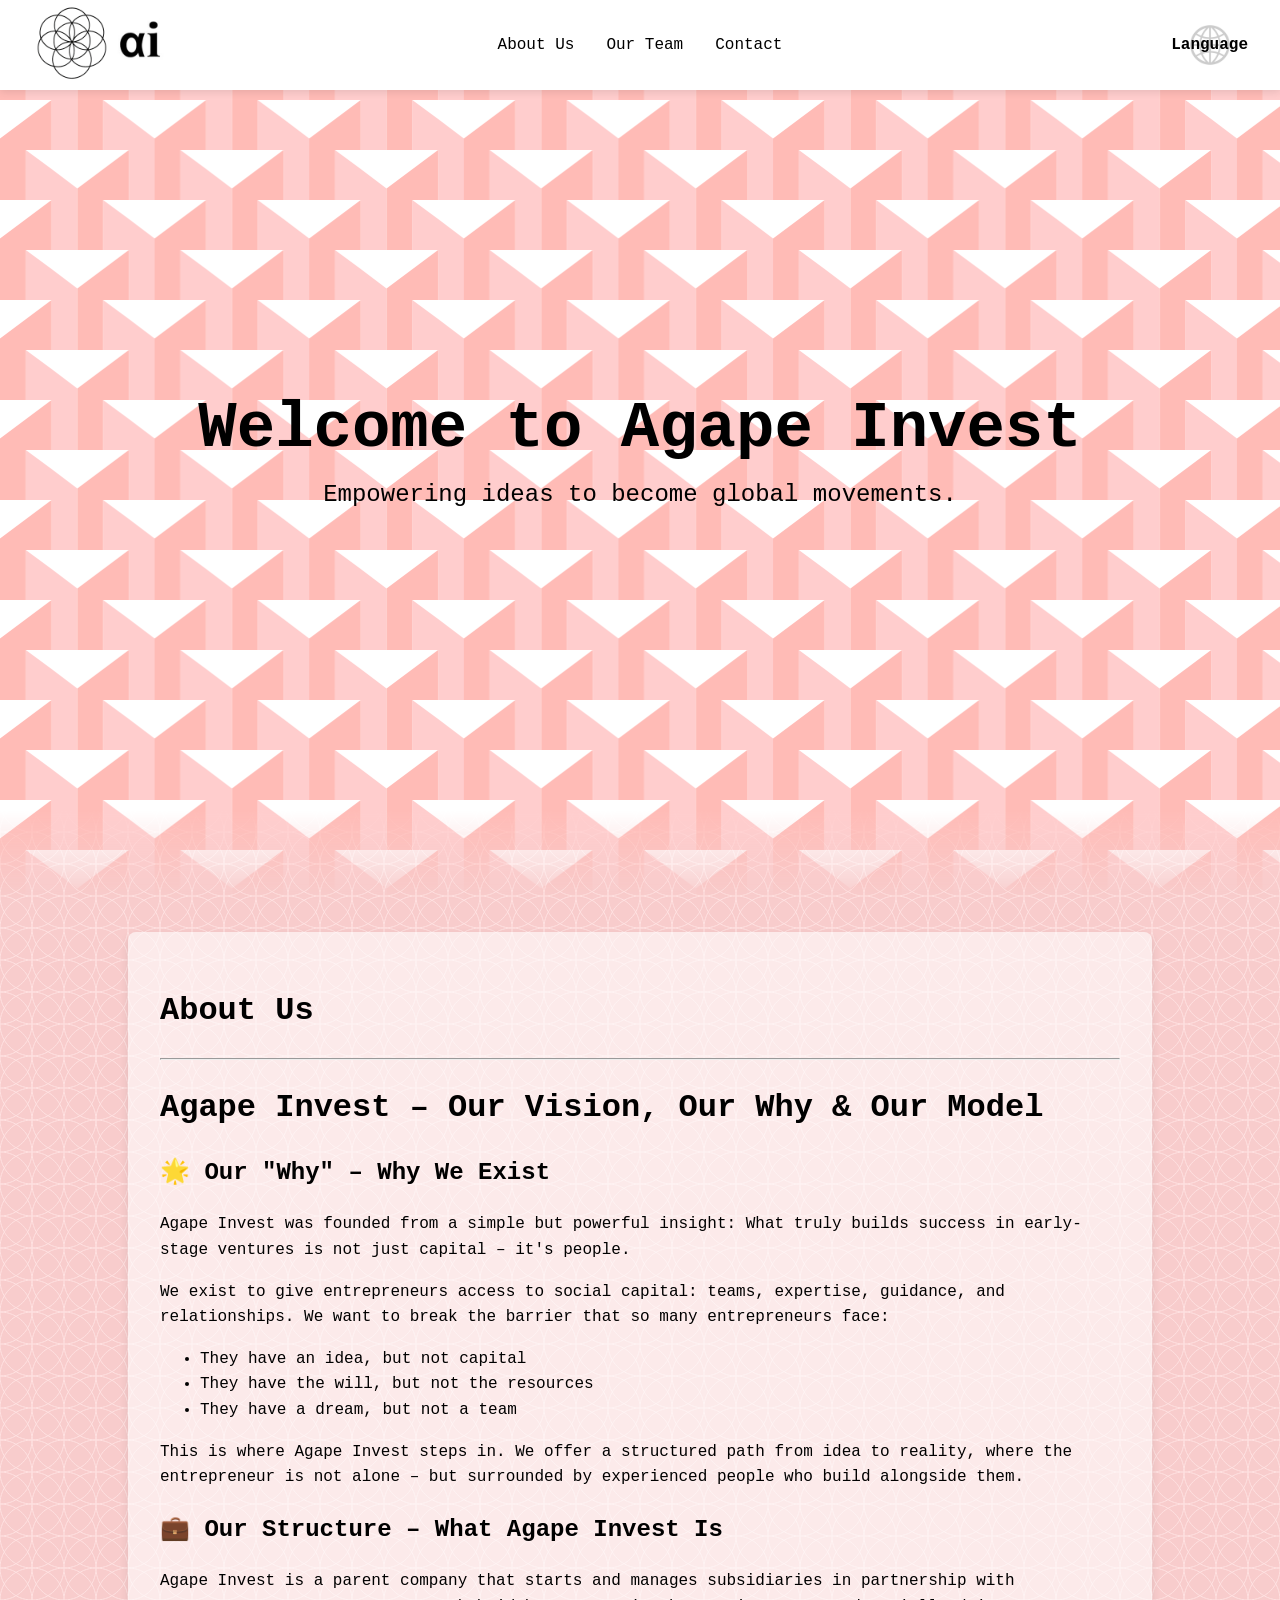
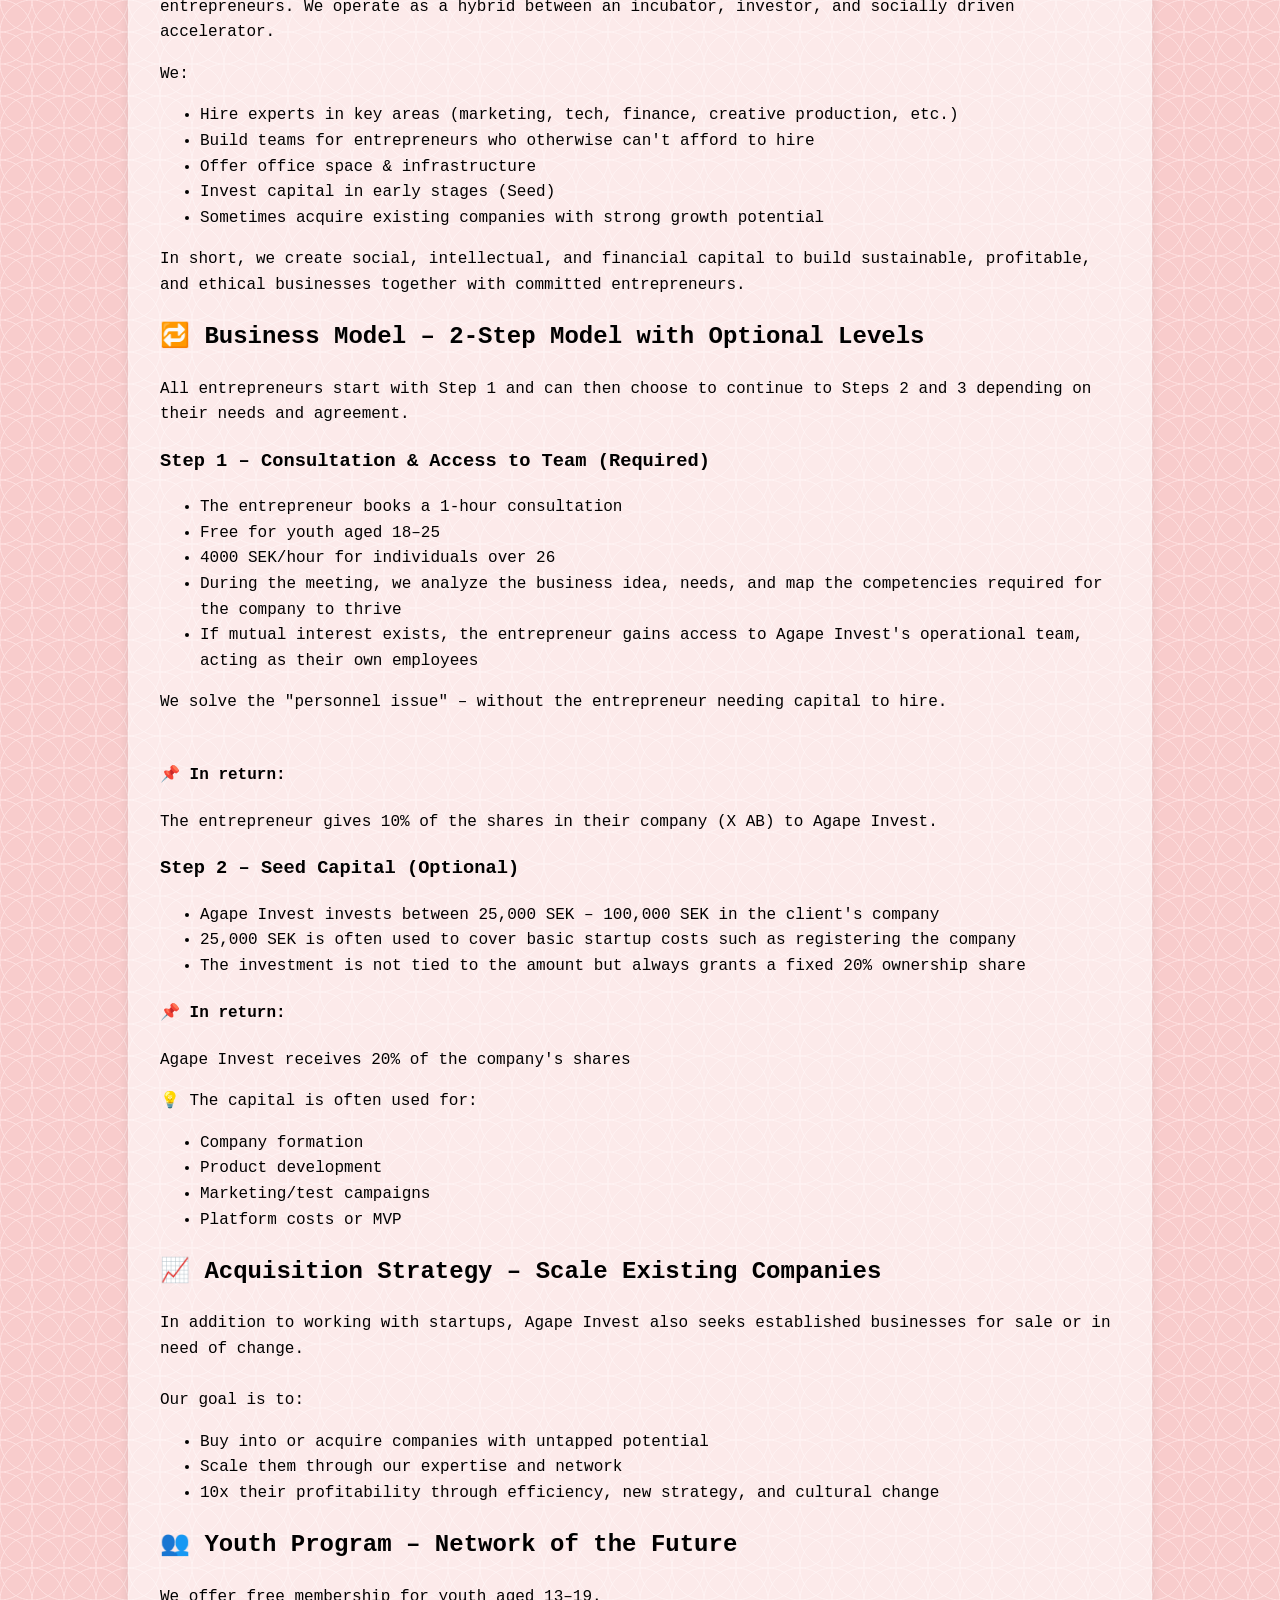
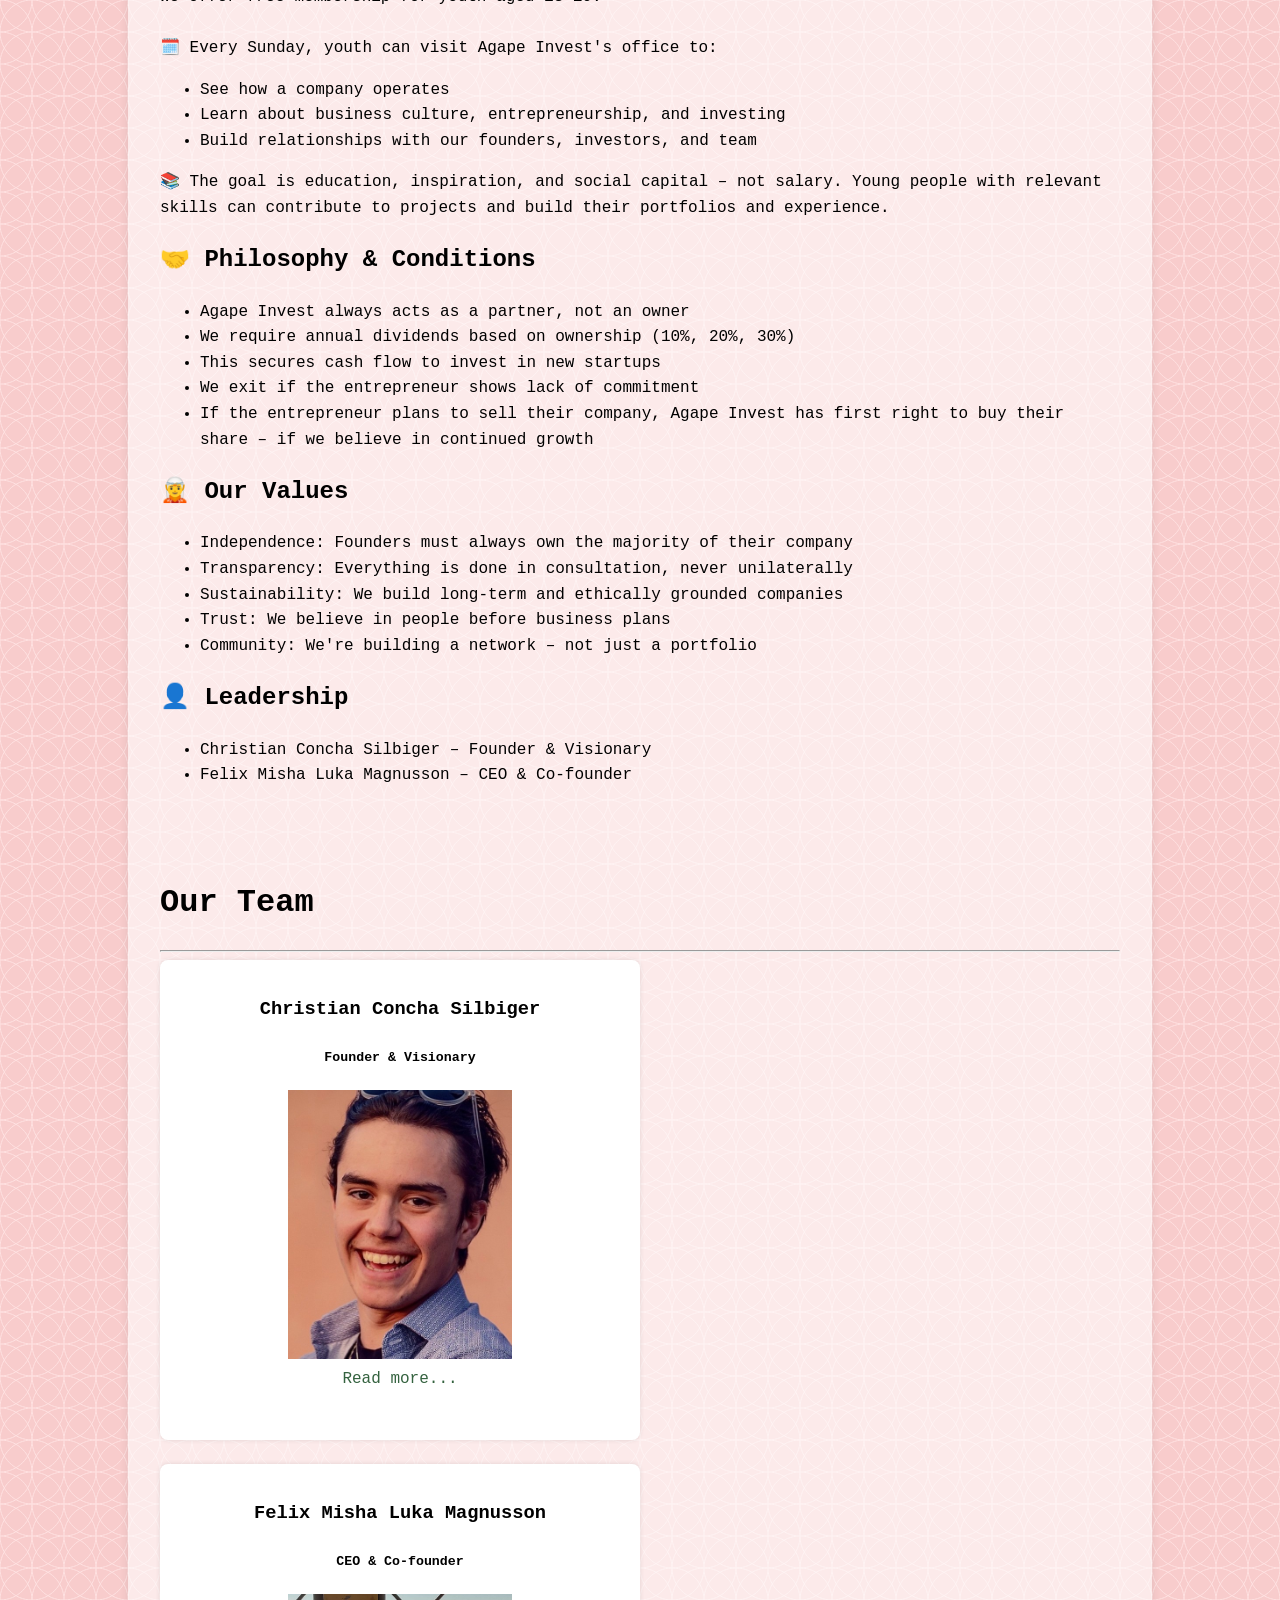
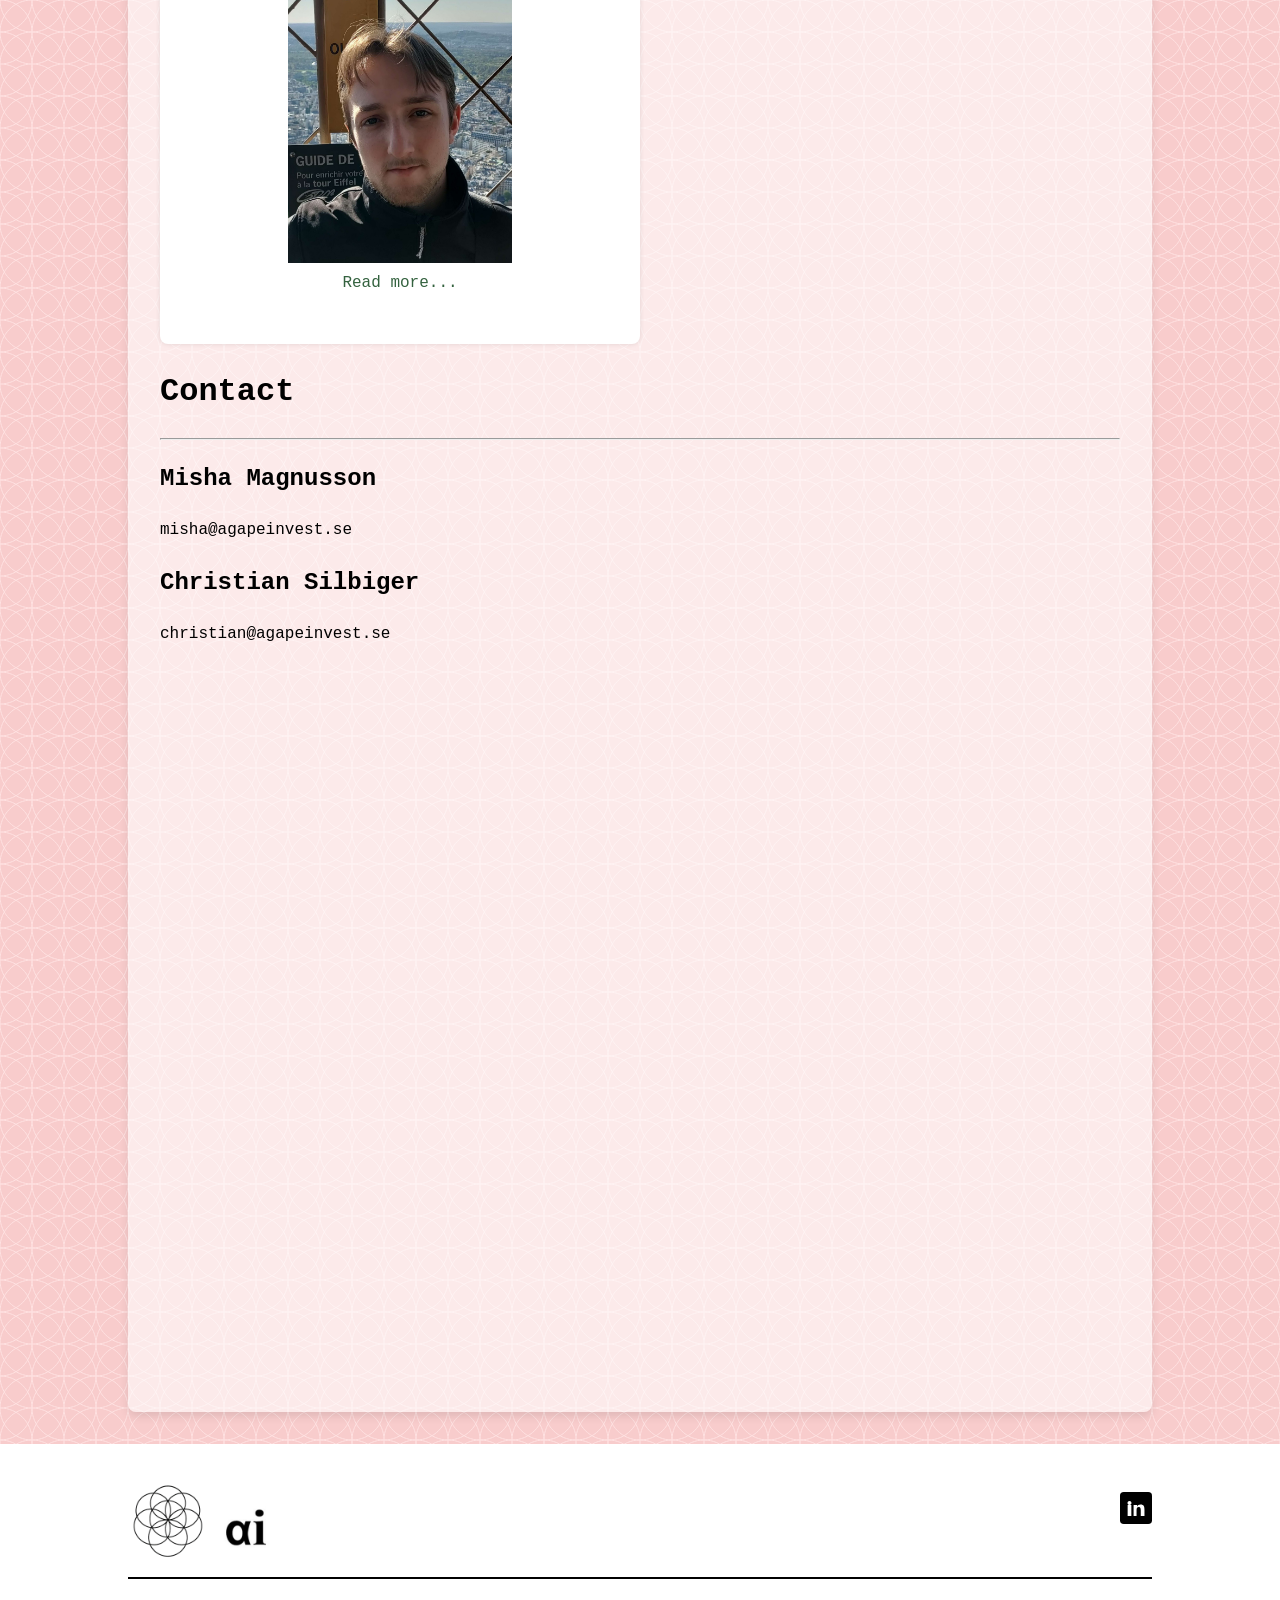
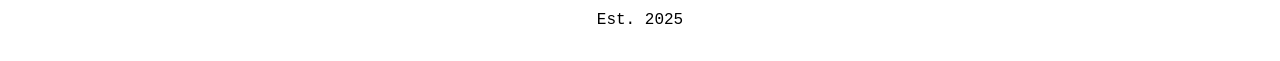
==== index.html @ 8e8a9dc1 "yay" ====
<!DOCTYPE html>
<html lang="en">
  <head>
    <meta charset="UTF-8" />
    <meta name="viewport" content="width=device-width, initial-scale=1.0"/>
    <link rel="icon" type="image/jpeg" href="images/ai.jpeg">
    <title>Agape Invest</title>
    <link rel="stylesheet" href="styles/style.css">
    <link rel="stylesheet" href="styles/navbar/navbar.css">
    <link rel="stylesheet" href="styles/navbar/dropdown.css">
    <link rel="stylesheet" href="styles/navbar/language.css">
    <link rel="stylesheet" href="styles/hero.css">
    <link rel="stylesheet" href="styles/footer.css">
  </head>
  <body>
    <!--<header>Agape Invest</header>-->
    <div class="nav-wrapper">
      <nav id="nav">
        <div class="nav-images">
          <a href="#home" class="no-style">
            <img id="seed-img" src="images/seed.png" height="80px">
            <img src="images/ai.jpeg" height="60px">
          </a>
        </div>
        <div class="nav-links">

          <div class="nav-about">
            <div class="dropdown">

              <a href="#about" class="nav-item">About Us</a>
              <div class="menu">
                <div class="list">
                  <a href="">Our Vision, Our Why & Our Model</a>
                  <a href="">What Agape Invest Is</a>
                  <a href="">2-Step Model with Optional Levels</a>
                  <a href="">Scale Existing Companies</a>
                  <a href="">Network of the Future</a>
                  <a href="">Philosophy & Conditions</a>
                  <a href="">Our Values</a>
                  <a href="">Leadership</a>
                </div>
              </div>

            </div>
          </div>

          <div class="nav-our-team">
            <div class="dropdown">

              <a href="#our-team" class="nav-item">Our Team</a>
              <div class="menu">
                <div class="list">
                  <a href="">The team</a>
                  <a href="">Our subsidiaries</a>
                  <a href="">Our partners</a>
                </div>
              </div>

            </div>
          </div>

          <div class="nav-contact">
            <div class="dropdown">

              <a href="#contact" class="nav-item">Contact</a>
              <div class="menu">
                <div class="list">
                  <a href="">Contact us</a>
                  <a href="">Visit us</a>
                </div>
              </div>

            </div>
          </div>
        </div>
        <div class="nav-language">
          <div class="dropdown">

            <a href="javascript:void(0);" class="language-link"> <img src="images/language.png" alt="Globe Icon" class="lang-bg"> Language</a>
            <div class="menu">
              <div class="list">
                <a href="">English</a>
                <a href="">Swedish</a>
                <a href="">French</a>
                <a href="">German</a>
                <a href="">Spanish</a>
              </div>
            </div>

          </div>
        </div>
      </nav>
    </div>



    <!--
    <div id="home" class="header-wrapper">
      <img src="images/agape.png" class="image left">
      <img src="images/seed.png" class="image center">
      <img src="images/invest.png" class="image right">
    </div>
    -->
    <section id="home" class="hero">
      <!-- <img src="images/seed.png" class="hero-bg" id="hero-bg" alt="Background Image" /> -->
      <div class="hero-content">
        <h1>Welcome to Agape Invest</h1>
        <p>Empowering ideas to become global movements.</p>
      </div>
    </section>

    <!-- Centered red line! -->
    <!--
      <div style="
      position: fixed;
      top: 0;
      left: 50%;
      transform: translateX(-50%);
      width: 2px;
      height: 100vh;
      background-color: rgba(255, 0, 0, 0.8);
      z-index: 9999;
      pointer-events: none;
    "></div>
    -->

    <div class="content-box">
      <h1 id="about"> About Us</h1>
      <hr>
      <h1>Agape Invest – Our Vision, Our Why & Our Model</h1>
      <h2>🌟 Our "Why" – Why We Exist</h2>

      <p>
        Agape Invest was founded from a simple but powerful insight:
        What truly builds success in early-stage ventures is not just capital – it's people.
      </p>

      <p>
        We exist to give entrepreneurs access to social capital: teams, expertise, guidance, and relationships.
        We want to break the barrier that so many entrepreneurs face:
      </p>

      <ul>
        <li>They have an idea, but not capital</li>
        <li>They have the will, but not the resources</li>
        <li>They have a dream, but not a team</li>
      </ul>

      <p>
        This is where Agape Invest steps in. We offer a structured path from idea to reality, where the entrepreneur is not alone – but surrounded by experienced people who build alongside them.
      </p>

      <h2>
        💼 Our Structure – What Agape Invest Is
      </h2>

      <p>
        Agape Invest is a parent company that starts and manages subsidiaries in partnership with entrepreneurs. We operate as a hybrid between an incubator, investor, and socially driven accelerator.
      </p>

      <p>
        We:
      </p>

      <ul>
        <li>Hire experts in key areas (marketing, tech, finance, creative production, etc.)</li>
        <li>Build teams for entrepreneurs who otherwise can't afford to hire</li>
        <li>Offer office space & infrastructure</li>
        <li>Invest capital in early stages (Seed)</li>
        <li>Sometimes acquire existing companies with strong growth potential</li>
      </ul>

      <p>
        In short, we create social, intellectual, and financial capital to build sustainable, profitable, and ethical businesses together with committed entrepreneurs.
      </p>

      <h2>
        🔁 Business Model – 2-Step Model with Optional Levels
      </h2>

      <p>
        All entrepreneurs start with Step 1 and can then choose to continue to Steps 2 and 3 depending on their needs and agreement.
      </p>

      <h3>Step 1 – Consultation & Access to Team (Required)</h3>
      <ul>
        <li>The entrepreneur books a 1-hour consultation</li>
        <li>Free for youth aged 18–25</li>
        <li>4000 SEK/hour for individuals over 26</li>
        <li>During the meeting, we analyze the business idea, needs, and map the competencies required for the company to thrive</li>
        <li>If mutual interest exists, the entrepreneur gains access to Agape Invest's operational team, acting as their own employees</li>
      </ul>
      <p>
        We solve the "personnel issue" – without the entrepreneur needing capital to hire.
        <br><br>
        <h4>📌 In return:</h4>
        The entrepreneur gives 10% of the shares in their company (X AB) to Agape Invest.
      </p>

      <h3>Step 2 – Seed Capital (Optional)</h3>

      <ul>
        <li>Agape Invest invests between 25,000 SEK – 100,000 SEK in the client's company</li>
        <li>25,000 SEK is often used to cover basic startup costs such as registering the company</li>
        <li>The investment is not tied to the amount but always grants a fixed 20% ownership share</li>
      </ul>

      <h4>📌 In return:</h4>

      <p>
        Agape Invest receives 20% of the company's shares
      </p>

      💡 The capital is often used for:

      <ul>
        <li>Company formation</li>
        <li>Product development</li>
        <li>Marketing/test campaigns</li>
        <li>Platform costs or MVP</li>
      </ul>

      <h2>
        📈 Acquisition Strategy – Scale Existing Companies
      </h2>

      <p>
        In addition to working with startups, Agape Invest also seeks established businesses for sale or in need of change.
        <br><br>
        Our goal is to:
      </p>
      <ul>
        <li>Buy into or acquire companies with untapped potential</li>
        <li>Scale them through our expertise and network</li>
        <li>10x their profitability through efficiency, new strategy, and cultural change</li>
      </ul>

      <h2>
        👥 Youth Program – Network of the Future
      </h2>

      <p>
        We offer free membership for youth aged 13–19.
        <br><br>
        🗓️ Every Sunday, youth can visit Agape Invest's office to:
      </p>
        <ul>
          <li>See how a company operates</li>
          <li>Learn about business culture, entrepreneurship, and investing</li>
          <li>Build relationships with our founders, investors, and team</li>
        </ul>
      <p>
        📚 The goal is education, inspiration, and social capital – not salary.
        Young people with relevant skills can contribute to projects and build their portfolios and experience.
      </p>

      <h2>
        🤝 Philosophy & Conditions
      </h2>

      <ul>
        <li>Agape Invest always acts as a partner, not an owner</li>
        <li>We require annual dividends based on ownership (10%, 20%, 30%)</li>
        <li>This secures cash flow to invest in new startups</li>
        <li>We exit if the entrepreneur shows lack of commitment</li>
        <li>If the entrepreneur plans to sell their company, Agape Invest has first right to buy their share – if we believe in continued growth</li>
      </ul>

      <h2>
        🧝 Our Values
      </h2>

      <ul>
        <li>Independence: Founders must always own the majority of their company</li>
        <li>Transparency: Everything is done in consultation, never unilaterally</li>
        <li>Sustainability: We build long-term and ethically grounded companies</li>
        <li>Trust: We believe in people before business plans</li>
        <li>Community: We're building a network – not just a portfolio</li>
      </ul>

      <h2>
        👤 Leadership
      </h2>
      <ul>
        <li>Christian Concha Silbiger – Founder & Visionary</li>
        <li>Felix Misha Luka Magnusson – CEO & Co-founder</li>
      </ul>

      <br><br>
      <h1 id="our-team">Our Team</h1>
      <hr>
      <div class="card-grid">

        <div class="card">
          <h3>Christian Concha Silbiger</h3>
          <h5>Founder & Visionary</h5>
          <div class="image-frame">
            <img src="images/christian-silbiger.jpg" alt="Image of Christian Silbiger">
          </div>
          <a href="https://www.linkedin.com/in/christian-c-silbiger-104395300/" target="_blank">Read more...</a>
        </div>

        <div class="card">
          <h3>Felix Misha Luka Magnusson</h3>
          <h5>CEO & Co-founder</h5>
          <div class="image-frame">
            <img src="images/misha-magnusson.jpg" alt="Image of Misha Magnusson">
          </div>
          <a href="https://www.linkedin.com/in/misha-magnusson/" target="_blank">Read more...</a>
        </div>

      </div>
      <h1 id="contact">Contact</h1>
      <hr>
      <h2>Misha Magnusson</h2>
      <p>misha@agapeinvest.se</p>
      <h2>Christian Silbiger</h2>
      <p>christian@agapeinvest.se</p>
      <br><br><br><br><br><br><br><br><br><br><br><br><br><br><br><br><br><br><br><br><br><br><br><br><br><br><br><br>

    </div>

    <script src="scripts/script.js"></script>

    <footer class="footer">

      <div class="footer-bar">
        <div class="footer-logo">
          <img src="images/seed.png" height="80px">
          <img src="images/ai.jpeg" height="60px">
        </div>

        <a href="https://www.linkedin.com/company/agape-invest/" target="_blank" class="linkedin-icon" aria-label="LinkedIn">
          <svg xmlns="http://www.w3.org/2000/svg" width="32" height="32" viewBox="0 0 34 34" fill="white">
            <rect width="34" height="34" rx="4" fill="black"/>
            <path d="M8.118 13.882H12.057V25.5H8.118V13.882ZM10.088 9.5C11.26 9.5 12.2 10.452 12.2 11.635C12.2 12.818 11.26 13.765 10.088 13.765C8.915 13.765 7.976 12.818 7.976 11.635C7.976 10.452 8.915 9.5 10.088 9.5ZM14.44 13.882H18.17V15.378H18.224C18.742 14.42 20.004 13.412 21.787 13.412C25.444 13.412 25.999 15.782 25.999 19.112V25.5H22.06V19.843C22.06 18.155 22.02 15.975 19.97 15.975C17.88 15.975 17.582 17.628 17.582 19.729V25.5H14.44V13.882Z" fill="white"/>
          </svg>
        </a>
      </div>

      <hr class="footer-line" />
      <p class="footer-text">Est. 2025</p>
    </footer>
  </body>
</html>
---- styles/style.css ----
html {
  scroll-padding-top: 4rem;
  scroll-behavior: smooth;
}
@media (max-width: 800px) {
  .nav-wrapper {
    font-size: 0.4rem !important;
  }
}
body {
  margin: 0;
  /* background-color: #34623F; */
  font-family: 'Courier New', Courier, monospace;
  /* background-image: url("data:image/svg+xml,<svg id='patternId' width='100%' height='100%' xmlns='http://www.w3.org/2000/svg'><defs><pattern id='a' patternUnits='userSpaceOnUse' width='70' height='8' patternTransform='scale(2) rotate(0)'><rect x='0' y='0' width='100%' height='100%' fill='hsla(240,6.7%,17.6%,1)'/><path d='M-.02 22c8.373 0 11.938-4.695 16.32-9.662C20.785 7.258 25.728 2 35 2c9.272 0 14.215 5.258 18.7 10.338C58.082 17.305 61.647 22 70.02 22M-.02 14.002C8.353 14 11.918 9.306 16.3 4.339 20.785-.742 25.728-6 35-6 44.272-6 49.215-.742 53.7 4.339c4.382 4.967 7.947 9.661 16.32 9.664M70 6.004c-8.373-.001-11.918-4.698-16.3-9.665C49.215-8.742 44.272-14 35-14c-9.272 0-14.215 5.258-18.7 10.339C11.918 1.306 8.353 6-.02 6.002'  stroke-width='1' stroke='%2334623fff' fill='none'/></pattern></defs><rect width='800%' height='800%' transform='translate(0,0)' fill='url(%23a)'/></svg>") */
  /* background-image: url("data:image/svg+xml,<svg id='patternId' width='100%' height='100%' xmlns='http://www.w3.org/2000/svg'><defs><pattern id='a' patternUnits='userSpaceOnUse' width='50' height='50' patternTransform='scale(2) rotate(0)'><rect x='0' y='0' width='100%' height='100%' fill='hsla(240,6.7%,17.6%,1)'/><path d='M0 3a22 22 0 1 0 22 22c0-1.15-.17-2.24-.34-3.33-.36-.06-.74-.05-1.1-.12-.32-.07-.62-.21-.94-.29.23 1.21.38 2.46.38 3.74A20 20 0 1 1 0 5.01c1.28 0 2.53.15 3.74.37-.08-.32-.23-.62-.3-.95-.06-.35-.04-.74-.1-1.1C2.24 3.17 1.15 3 0 3Zm50 0a22 22 0 0 0-22 22c0 1.15.17 2.24.34 3.33.36.06.74.05 1.1.12.32.07.62.21.94.29A20.02 20.02 0 0 1 30 25 20 20 0 0 1 50 5.01 20 20 0 1 1 50 45a20.1 20.1 0 0 1-3.74-.38c.08.33.23.62.3.95.06.35.04.73.1 1.1 1.1.16 2.2.33 3.34.33a22 22 0 1 0 0-44ZM0 7a18 18 0 1 0 18 18c0-1.54-.25-3.01-.61-4.43-.31-.12-.65-.17-.95-.3-.52-.22-.98-.54-1.48-.8A15.87 15.87 0 0 1 16 25 16 16 0 1 1 0 9c1.95 0 3.8.4 5.53 1.04-.26-.5-.58-.95-.8-1.48-.13-.3-.18-.64-.3-.94A17.86 17.86 0 0 0 0 7Zm50 0a18 18 0 0 0-18 18c0 1.54.25 3.01.61 4.43.32.12.66.17.96.3.52.22.97.54 1.47.8A15.87 15.87 0 0 1 34 25a16 16 0 1 1 16 16c-1.95 0-3.8-.4-5.53-1.04.26.5.58.95.8 1.48.13.3.18.64.3.95 1.41.36 2.88.61 4.43.61a18 18 0 0 0 0-36ZM0 11a14 14 0 1 0 14 14 13.9 13.9 0 0 0-2.23-7.52c-.8-.61-1.61-1.21-2.32-1.93-.72-.7-1.32-1.52-1.93-2.33A13.9 13.9 0 0 0 0 11Zm50 0a14 14 0 0 0-14 14 13.9 13.9 0 0 0 2.23 7.52c.8.61 1.62 1.21 2.33 1.92s1.31 1.53 1.92 2.33A13.9 13.9 0 0 0 50 39a14 14 0 0 0 0-28ZM0 13.03A11.94 11.94 0 0 1 12 25a12 12 0 0 1-24 0A12 12 0 0 1 0 13.03Zm50 0A11.94 11.94 0 0 1 62 25a12 12 0 0 1-24 0 12 12 0 0 1 12-11.97ZM0 15a10 10 0 1 0 0 20 10 10 0 0 0 0-20Zm50 0a10 10 0 1 0 0 20 10 10 0 0 0 0-20zM0 17a8 8 0 1 1 0 16 8 8 0 0 1 0-16zm50 0a8 8 0 1 1 0 16 8 8 0 0 1 0-16zM0 19a6 6 0 1 0 0 12 6 6 0 0 0 0-12Zm50 0a6 6 0 1 0 0 12 6 6 0 0 0 0-12zM0 21a4 4 0 1 1 0 8 4 4 0 0 1 0-8zm50 0a4 4 0 1 1 0 8 4 4 0 0 1 0-8z'  stroke-width='1' stroke='none' fill='hsla(47,80.9%,61%,1)'/><path d='M25-22a22 22 0 1 0 0 44c1.15 0 2.24-.17 3.33-.34.06-.36.05-.74.12-1.1.07-.32.21-.62.29-.94-1.21.23-2.46.38-3.74.38A20 20 0 1 1 45 0c0 1.28-.15 2.52-.38 3.74.33-.08.62-.23.95-.3.35-.06.73-.04 1.1-.1.16-1.1.33-2.19.33-3.34a22 22 0 0 0-22-22Zm0 4a18 18 0 1 0 0 36c1.54 0 3.01-.25 4.43-.61.12-.31.17-.65.3-.95.22-.52.54-.98.8-1.48A15.87 15.87 0 0 1 25 16 16 16 0 1 1 41 0c0 1.95-.4 3.8-1.04 5.53.5-.26.95-.58 1.48-.8.3-.13.64-.18.95-.3.36-1.41.61-2.88.61-4.43a18 18 0 0 0-18-18Zm0 4a14 14 0 0 0 0 28 13.9 13.9 0 0 0 7.52-2.23c.61-.8 1.21-1.61 1.92-2.32.71-.72 1.53-1.32 2.33-1.93A13.9 13.9 0 0 0 39 0a14 14 0 0 0-14-14Zm0 2.03A11.94 11.94 0 0 1 37 0a12 12 0 0 1-24 0 12 12 0 0 1 12-11.97ZM25-10a10 10 0 1 0 0 20 10 10 0 0 0 0-20zm0 2a8 8 0 1 1 0 16 8 8 0 0 1 0-16zm0 2a6 6 0 1 0 0 12 6 6 0 0 0 0-12zm0 2a4 4 0 1 1 0 8 4 4 0 0 1 0-8zm0 32c-1.15 0-2.24.17-3.33.34-.06.36-.05.74-.12 1.1-.07.33-.21.63-.3.95 1.22-.23 2.46-.38 3.75-.38A20 20 0 1 1 5 50c0-1.28.15-2.52.38-3.74-.33.08-.62.23-.95.3-.35.06-.73.04-1.1.1C3.17 47.77 3 48.85 3 50a22 22 0 1 0 22-22Zm0 4c-1.54 0-3.01.26-4.43.63-.12.3-.17.63-.3.93-.22.52-.54.98-.8 1.48A15.87 15.87 0 0 1 25 34 16 16 0 1 1 9 50c0-1.95.4-3.8 1.04-5.53-.5.26-.95.58-1.48.8-.3.13-.64.18-.95.3A17.84 17.84 0 0 0 7 50a18 18 0 1 0 18-18Zm0 4a13.9 13.9 0 0 0-7.52 2.23c-.61.8-1.21 1.62-1.93 2.33-.7.71-1.52 1.31-2.33 1.92A13.9 13.9 0 0 0 11 50a14 14 0 1 0 14-14Zm0 2.03A11.94 11.94 0 0 1 37 50a12 12 0 0 1-24 0 12 12 0 0 1 12-11.97ZM25 40a10 10 0 1 0 0 20 10 10 0 0 0 0-20Zm0 2a8 8 0 1 1 0 16 8 8 0 0 1 0-16zm0 2a6 6 0 1 0 0 12 6 6 0 0 0 0-12zm0 2a4 4 0 1 1 0 8 4 4 0 0 1 0-8z'  stroke-width='1' stroke='none' fill='%2334623fff'/></pattern></defs><rect width='800%' height='800%' transform='translate(0,0)' fill='url(%23a)'/></svg>") */
  /* background-image: url("data:image/svg+xml,<svg id='patternId' width='100%' height='100%' xmlns='http://www.w3.org/2000/svg'><defs><pattern id='a' patternUnits='userSpaceOnUse' width='50' height='50' patternTransform='scale(2) rotate(0)'><rect x='0' y='0' width='100%' height='100%' fill='%23261132ff'/><path d='M0 3a22 22 0 1 0 22 22c0-1.15-.17-2.24-.34-3.33-.36-.06-.74-.05-1.1-.12-.32-.07-.62-.21-.94-.29.23 1.21.38 2.46.38 3.74A20 20 0 1 1 0 5.01c1.28 0 2.53.15 3.74.37-.08-.32-.23-.62-.3-.95-.06-.35-.04-.74-.1-1.1C2.24 3.17 1.15 3 0 3Zm50 0a22 22 0 0 0-22 22c0 1.15.17 2.24.34 3.33.36.06.74.05 1.1.12.32.07.62.21.94.29A20.02 20.02 0 0 1 30 25 20 20 0 0 1 50 5.01 20 20 0 1 1 50 45a20.1 20.1 0 0 1-3.74-.38c.08.33.23.62.3.95.06.35.04.73.1 1.1 1.1.16 2.2.33 3.34.33a22 22 0 1 0 0-44ZM0 7a18 18 0 1 0 18 18c0-1.54-.25-3.01-.61-4.43-.31-.12-.65-.17-.95-.3-.52-.22-.98-.54-1.48-.8A15.87 15.87 0 0 1 16 25 16 16 0 1 1 0 9c1.95 0 3.8.4 5.53 1.04-.26-.5-.58-.95-.8-1.48-.13-.3-.18-.64-.3-.94A17.86 17.86 0 0 0 0 7Zm50 0a18 18 0 0 0-18 18c0 1.54.25 3.01.61 4.43.32.12.66.17.96.3.52.22.97.54 1.47.8A15.87 15.87 0 0 1 34 25a16 16 0 1 1 16 16c-1.95 0-3.8-.4-5.53-1.04.26.5.58.95.8 1.48.13.3.18.64.3.95 1.41.36 2.88.61 4.43.61a18 18 0 0 0 0-36ZM0 11a14 14 0 1 0 14 14 13.9 13.9 0 0 0-2.23-7.52c-.8-.61-1.61-1.21-2.32-1.93-.72-.7-1.32-1.52-1.93-2.33A13.9 13.9 0 0 0 0 11Zm50 0a14 14 0 0 0-14 14 13.9 13.9 0 0 0 2.23 7.52c.8.61 1.62 1.21 2.33 1.92s1.31 1.53 1.92 2.33A13.9 13.9 0 0 0 50 39a14 14 0 0 0 0-28ZM0 13.03A11.94 11.94 0 0 1 12 25a12 12 0 0 1-24 0A12 12 0 0 1 0 13.03Zm50 0A11.94 11.94 0 0 1 62 25a12 12 0 0 1-24 0 12 12 0 0 1 12-11.97ZM0 15a10 10 0 1 0 0 20 10 10 0 0 0 0-20Zm50 0a10 10 0 1 0 0 20 10 10 0 0 0 0-20zM0 17a8 8 0 1 1 0 16 8 8 0 0 1 0-16zm50 0a8 8 0 1 1 0 16 8 8 0 0 1 0-16zM0 19a6 6 0 1 0 0 12 6 6 0 0 0 0-12Zm50 0a6 6 0 1 0 0 12 6 6 0 0 0 0-12zM0 21a4 4 0 1 1 0 8 4 4 0 0 1 0-8zm50 0a4 4 0 1 1 0 8 4 4 0 0 1 0-8z'  stroke-width='1' stroke='none' fill='%23d8d8f6ff'/><path d='M25-22a22 22 0 1 0 0 44c1.15 0 2.24-.17 3.33-.34.06-.36.05-.74.12-1.1.07-.32.21-.62.29-.94-1.21.23-2.46.38-3.74.38A20 20 0 1 1 45 0c0 1.28-.15 2.52-.38 3.74.33-.08.62-.23.95-.3.35-.06.73-.04 1.1-.1.16-1.1.33-2.19.33-3.34a22 22 0 0 0-22-22Zm0 4a18 18 0 1 0 0 36c1.54 0 3.01-.25 4.43-.61.12-.31.17-.65.3-.95.22-.52.54-.98.8-1.48A15.87 15.87 0 0 1 25 16 16 16 0 1 1 41 0c0 1.95-.4 3.8-1.04 5.53.5-.26.95-.58 1.48-.8.3-.13.64-.18.95-.3.36-1.41.61-2.88.61-4.43a18 18 0 0 0-18-18Zm0 4a14 14 0 0 0 0 28 13.9 13.9 0 0 0 7.52-2.23c.61-.8 1.21-1.61 1.92-2.32.71-.72 1.53-1.32 2.33-1.93A13.9 13.9 0 0 0 39 0a14 14 0 0 0-14-14Zm0 2.03A11.94 11.94 0 0 1 37 0a12 12 0 0 1-24 0 12 12 0 0 1 12-11.97ZM25-10a10 10 0 1 0 0 20 10 10 0 0 0 0-20zm0 2a8 8 0 1 1 0 16 8 8 0 0 1 0-16zm0 2a6 6 0 1 0 0 12 6 6 0 0 0 0-12zm0 2a4 4 0 1 1 0 8 4 4 0 0 1 0-8zm0 32c-1.15 0-2.24.17-3.33.34-.06.36-.05.74-.12 1.1-.07.33-.21.63-.3.95 1.22-.23 2.46-.38 3.75-.38A20 20 0 1 1 5 50c0-1.28.15-2.52.38-3.74-.33.08-.62.23-.95.3-.35.06-.73.04-1.1.1C3.17 47.77 3 48.85 3 50a22 22 0 1 0 22-22Zm0 4c-1.54 0-3.01.26-4.43.63-.12.3-.17.63-.3.93-.22.52-.54.98-.8 1.48A15.87 15.87 0 0 1 25 34 16 16 0 1 1 9 50c0-1.95.4-3.8 1.04-5.53-.5.26-.95.58-1.48.8-.3.13-.64.18-.95.3A17.84 17.84 0 0 0 7 50a18 18 0 1 0 18-18Zm0 4a13.9 13.9 0 0 0-7.52 2.23c-.61.8-1.21 1.62-1.93 2.33-.7.71-1.52 1.31-2.33 1.92A13.9 13.9 0 0 0 11 50a14 14 0 1 0 14-14Zm0 2.03A11.94 11.94 0 0 1 37 50a12 12 0 0 1-24 0 12 12 0 0 1 12-11.97ZM25 40a10 10 0 1 0 0 20 10 10 0 0 0 0-20Zm0 2a8 8 0 1 1 0 16 8 8 0 0 1 0-16zm0 2a6 6 0 1 0 0 12 6 6 0 0 0 0-12zm0 2a4 4 0 1 1 0 8 4 4 0 0 1 0-8z'  stroke-width='1' stroke='none' fill='%233e2f5bff'/></pattern></defs><rect width='800%' height='800%' transform='translate(0,0)' fill='url(%23a)'/></svg>") */
  /* background-image: url("data:image/svg+xml,<svg id='patternId' width='100%' height='100%' xmlns='http://www.w3.org/2000/svg'><defs><pattern id='a' patternUnits='userSpaceOnUse' width='50' height='50' patternTransform='scale(2) rotate(0)'><rect x='0' y='0' width='100%' height='100%' fill='%2334623fff'/><path d='M0 3a22 22 0 1 0 22 22c0-1.15-.17-2.24-.34-3.33-.36-.06-.74-.05-1.1-.12-.32-.07-.62-.21-.94-.29.23 1.21.38 2.46.38 3.74A20 20 0 1 1 0 5.01c1.28 0 2.53.15 3.74.37-.08-.32-.23-.62-.3-.95-.06-.35-.04-.74-.1-1.1C2.24 3.17 1.15 3 0 3Zm50 0a22 22 0 0 0-22 22c0 1.15.17 2.24.34 3.33.36.06.74.05 1.1.12.32.07.62.21.94.29A20.02 20.02 0 0 1 30 25 20 20 0 0 1 50 5.01 20 20 0 1 1 50 45a20.1 20.1 0 0 1-3.74-.38c.08.33.23.62.3.95.06.35.04.73.1 1.1 1.1.16 2.2.33 3.34.33a22 22 0 1 0 0-44ZM0 7a18 18 0 1 0 18 18c0-1.54-.25-3.01-.61-4.43-.31-.12-.65-.17-.95-.3-.52-.22-.98-.54-1.48-.8A15.87 15.87 0 0 1 16 25 16 16 0 1 1 0 9c1.95 0 3.8.4 5.53 1.04-.26-.5-.58-.95-.8-1.48-.13-.3-.18-.64-.3-.94A17.86 17.86 0 0 0 0 7Zm50 0a18 18 0 0 0-18 18c0 1.54.25 3.01.61 4.43.32.12.66.17.96.3.52.22.97.54 1.47.8A15.87 15.87 0 0 1 34 25a16 16 0 1 1 16 16c-1.95 0-3.8-.4-5.53-1.04.26.5.58.95.8 1.48.13.3.18.64.3.95 1.41.36 2.88.61 4.43.61a18 18 0 0 0 0-36ZM0 11a14 14 0 1 0 14 14 13.9 13.9 0 0 0-2.23-7.52c-.8-.61-1.61-1.21-2.32-1.93-.72-.7-1.32-1.52-1.93-2.33A13.9 13.9 0 0 0 0 11Zm50 0a14 14 0 0 0-14 14 13.9 13.9 0 0 0 2.23 7.52c.8.61 1.62 1.21 2.33 1.92s1.31 1.53 1.92 2.33A13.9 13.9 0 0 0 50 39a14 14 0 0 0 0-28ZM0 13.03A11.94 11.94 0 0 1 12 25a12 12 0 0 1-24 0A12 12 0 0 1 0 13.03Zm50 0A11.94 11.94 0 0 1 62 25a12 12 0 0 1-24 0 12 12 0 0 1 12-11.97ZM0 15a10 10 0 1 0 0 20 10 10 0 0 0 0-20Zm50 0a10 10 0 1 0 0 20 10 10 0 0 0 0-20zM0 17a8 8 0 1 1 0 16 8 8 0 0 1 0-16zm50 0a8 8 0 1 1 0 16 8 8 0 0 1 0-16zM0 19a6 6 0 1 0 0 12 6 6 0 0 0 0-12Zm50 0a6 6 0 1 0 0 12 6 6 0 0 0 0-12zM0 21a4 4 0 1 1 0 8 4 4 0 0 1 0-8zm50 0a4 4 0 1 1 0 8 4 4 0 0 1 0-8z'  stroke-width='1' stroke='none' fill='%2359c9a5ff'/><path d='M25-22a22 22 0 1 0 0 44c1.15 0 2.24-.17 3.33-.34.06-.36.05-.74.12-1.1.07-.32.21-.62.29-.94-1.21.23-2.46.38-3.74.38A20 20 0 1 1 45 0c0 1.28-.15 2.52-.38 3.74.33-.08.62-.23.95-.3.35-.06.73-.04 1.1-.1.16-1.1.33-2.19.33-3.34a22 22 0 0 0-22-22Zm0 4a18 18 0 1 0 0 36c1.54 0 3.01-.25 4.43-.61.12-.31.17-.65.3-.95.22-.52.54-.98.8-1.48A15.87 15.87 0 0 1 25 16 16 16 0 1 1 41 0c0 1.95-.4 3.8-1.04 5.53.5-.26.95-.58 1.48-.8.3-.13.64-.18.95-.3.36-1.41.61-2.88.61-4.43a18 18 0 0 0-18-18Zm0 4a14 14 0 0 0 0 28 13.9 13.9 0 0 0 7.52-2.23c.61-.8 1.21-1.61 1.92-2.32.71-.72 1.53-1.32 2.33-1.93A13.9 13.9 0 0 0 39 0a14 14 0 0 0-14-14Zm0 2.03A11.94 11.94 0 0 1 37 0a12 12 0 0 1-24 0 12 12 0 0 1 12-11.97ZM25-10a10 10 0 1 0 0 20 10 10 0 0 0 0-20zm0 2a8 8 0 1 1 0 16 8 8 0 0 1 0-16zm0 2a6 6 0 1 0 0 12 6 6 0 0 0 0-12zm0 2a4 4 0 1 1 0 8 4 4 0 0 1 0-8zm0 32c-1.15 0-2.24.17-3.33.34-.06.36-.05.74-.12 1.1-.07.33-.21.63-.3.95 1.22-.23 2.46-.38 3.75-.38A20 20 0 1 1 5 50c0-1.28.15-2.52.38-3.74-.33.08-.62.23-.95.3-.35.06-.73.04-1.1.1C3.17 47.77 3 48.85 3 50a22 22 0 1 0 22-22Zm0 4c-1.54 0-3.01.26-4.43.63-.12.3-.17.63-.3.93-.22.52-.54.98-.8 1.48A15.87 15.87 0 0 1 25 34 16 16 0 1 1 9 50c0-1.95.4-3.8 1.04-5.53-.5.26-.95.58-1.48.8-.3.13-.64.18-.95.3A17.84 17.84 0 0 0 7 50a18 18 0 1 0 18-18Zm0 4a13.9 13.9 0 0 0-7.52 2.23c-.61.8-1.21 1.62-1.93 2.33-.7.71-1.52 1.31-2.33 1.92A13.9 13.9 0 0 0 11 50a14 14 0 1 0 14-14Zm0 2.03A11.94 11.94 0 0 1 37 50a12 12 0 0 1-24 0 12 12 0 0 1 12-11.97ZM25 40a10 10 0 1 0 0 20 10 10 0 0 0 0-20Zm0 2a8 8 0 1 1 0 16 8 8 0 0 1 0-16zm0 2a6 6 0 1 0 0 12 6 6 0 0 0 0-12zm0 2a4 4 0 1 1 0 8 4 4 0 0 1 0-8z'  stroke-width='1' stroke='none' fill='%2354e39eff'/></pattern></defs><rect width='800%' height='800%' transform='translate(0,0)' fill='url(%23a)'/></svg>") */
  /* background-image: url("data:image/svg+xml,<svg id='patternId' width='100%' height='100%' xmlns='http://www.w3.org/2000/svg'><defs><pattern id='a' patternUnits='userSpaceOnUse' width='63.597' height='31.2' patternTransform='scale(2) rotate(0)'><rect x='0' y='0' width='100%' height='100%' fill='%2334623fff'/><path d='M-18.807 20.529 13.075 2.12s8.136-4.064 15.103 4.08m-51.692 11.622L13.075-3.304S21.21-7.368 28.178.776m-55.367 14.947L13.075-7.648s8.136-4.064 15.103 4.08M44.79 20.529 76.672 2.12s8.136-4.064 15.103 4.08M40.083 17.823 76.672-3.304s8.136-4.064 15.103 4.08M36.408 15.723 76.672-7.648s8.136-4.064 15.103 4.08M-18.807 51.728l31.882-18.407s8.136-4.064 15.103 4.08m-51.692 11.622 36.589-21.127s8.136-4.064 15.103 4.08m-55.367 14.947 40.264-23.371s8.136-4.064 15.103 4.08M44.79 51.728l31.882-18.407s8.136-4.064 15.103 4.08M40.083 49.023l36.589-21.127s8.136-4.064 15.103 4.08M36.408 46.923l40.264-23.371s8.136-4.064 15.103 4.08'  stroke-linecap='square' stroke-width='1' stroke='%232a5033ff' fill='none'/><path d='M-3.962 2.298-41-19.052s-8.137-4.063-15.104 4.08M-.062.023-41-23.396s-8.137-4.063-15.104 4.08M54.682 4.9 22.596-13.626S14.46-17.69 7.493-9.546M59.635 2.298l-37.038-21.35s-8.137-4.063-15.103 4.08M63.535.023 22.597-23.396s-8.137-4.063-15.103 4.08M-3.962 33.498-41 12.148s-8.137-4.063-15.104 4.08M-.062 31.223-41 7.804s-8.137-4.063-15.104 4.08M54.682 36.098 22.596 17.574s-8.136-4.064-15.103 4.08m52.142 11.844-37.038-21.35s-8.137-4.063-15.103 4.08m56.041 14.995L22.597 7.804s-8.137-4.063-15.103 4.08'  stroke-linecap='square' stroke-width='1' stroke='%232a5033ff' fill='none'/></pattern></defs><rect width='800%' height='800%' transform='translate(0,0)' fill='url(%23a)'/></svg>") */
  /* background-image: url("data:image/svg+xml,<svg id='patternId' width='100%' height='100%' xmlns='http://www.w3.org/2000/svg'><defs><pattern id='a' patternUnits='userSpaceOnUse' width='25' height='13' patternTransform='scale(2) rotate(0)'><rect x='0' y='0' width='100%' height='100%' fill='%2333613eff'/><path d='M15.044 22.25a2.5 2.5 0 01-2.5 2.5 2.5 2.5 0 01-2.5-2.5 2.5 2.5 0 012.5-2.5 2.5 2.5 0 012.5 2.5m2.5 0a5 5 0 01-5 5 5 5 0 01-5-5 5 5 0 015-5 5 5 0 015 5m2.5 0a7.5 7.5 0 01-7.5 7.5 7.5 7.5 0 01-7.5-7.5 7.5 7.5 0 017.5-7.5 7.5 7.5 0 017.5 7.5m2.5 0a10 10 0 01-10 10 10 10 0 01-10-10 10 10 0 0110-10 10 10 0 0110 10m2.5 0a12.5 12.5 0 01-12.5 12.5 12.5 12.5 0 01-12.5-12.5 12.5 12.5 0 0112.5-12.5 12.5 12.5 0 0112.5 12.5m0-9a2.5 2.5 0 00-2.363 1.688 12.5 12.5 0 011.672 3.212 12.5 12.5 0 010 .002 2.5 2.5 0 00.69.098 2.5 2.5 0 002.5-2.5 2.5 2.5 0 00-2.5-2.5zm0-2.5a5 5 0 00-4.143 2.203 12.5 12.5 0 014.053 7.795 5 5 0 00.09.002 5 5 0 005-5 5 5 0 00-5-5zm-.037-2.5a7.5 7.5 0 00-6.125 3.227 12.5 12.5 0 016.162 10.773 12.5 12.5 0 01-.041 1 7.5 7.5 0 00.04 0 7.5 7.5 0 007.5-7.5 7.5 7.5 0 00-7.5-7.5 7.5 7.5 0 00-.036 0zm.017-2.5a10 10 0 00-8.441 4.672 12.5 12.5 0 018.46 11.828 12.5 12.5 0 01-.495 3.488 10 10 0 00.496.012 10 10 0 0010-10 10 10 0 00-10-10 10 10 0 00-.02 0zm.006-2.5a12.5 12.5 0 00-10.998 6.588 12.5 12.5 0 01.29.039 12.5 12.5 0 01.005 0 12.5 12.5 0 01.29.045 12.5 12.5 0 01.003 0 12.5 12.5 0 01.58.113 12.5 12.5 0 01.004 0 12.5 12.5 0 011.123.3 12.5 12.5 0 01.02.007 12.5 12.5 0 01.006.002 12.5 12.5 0 01.277.093 12.5 12.5 0 01.8.31 12.5 12.5 0 01.032.01 12.5 12.5 0 01.033.016 12.5 12.5 0 01.492.223 12.5 12.5 0 01.016.008 12.5 12.5 0 01.004.002 12.5 12.5 0 01.523.271 12.5 12.5 0 01.006.002 12.5 12.5 0 01.254.143 12.5 12.5 0 01.004.002 12.5 12.5 0 01.252.15 12.5 12.5 0 01.004.002 12.5 12.5 0 01.248.156 12.5 12.5 0 01.004.002 12.5 12.5 0 01.244.16 12.5 12.5 0 01.004.002 12.5 12.5 0 01.24.168 12.5 12.5 0 01.004.002 12.5 12.5 0 01.236.174 12.5 12.5 0 01.004.002 12.5 12.5 0 01.233.18 12.5 12.5 0 01.004.002 12.5 12.5 0 01.228.183 12.5 12.5 0 01.004.002 12.5 12.5 0 01.223.19 12.5 12.5 0 01.004.002 12.5 12.5 0 01.218.195 12.5 12.5 0 01.032.03 12.5 12.5 0 01.185.173 12.5 12.5 0 01.004.002 12.5 12.5 0 01.209.205 12.5 12.5 0 01.004.004 12.5 12.5 0 01.205.21 12.5 12.5 0 01.002.001 12.5 12.5 0 01.2.215 12.5 12.5 0 01.003.004 12.5 12.5 0 01.193.219 12.5 12.5 0 01.004.003 12.5 12.5 0 01.19.223 12.5 12.5 0 01.004.004 12.5 12.5 0 01.363.463 12.5 12.5 0 01.004.004 12.5 12.5 0 01.172.236 12.5 12.5 0 01.004.004 12.5 12.5 0 01.166.24 12.5 12.5 0 01.002.004 12.5 12.5 0 01.162.244 12.5 12.5 0 01.002.004 12.5 12.5 0 01.156.248 12.5 12.5 0 01.03.05 12.5 12.5 0 01.251.437 12.5 12.5 0 01.016.029 12.5 12.5 0 01.01.02 12.5 12.5 0 01.263.507 12.5 12.5 0 01.002.004 12.5 12.5 0 01.125.266 12.5 12.5 0 01.002.004 12.5 12.5 0 01.118.267 12.5 12.5 0 01.002.004 12.5 12.5 0 01.113.272 12.5 12.5 0 01.002.004 12.5 12.5 0 01.105.273 12.5 12.5 0 01.002.004 12.5 12.5 0 01.098.275 12.5 12.5 0 01.002.004 12.5 12.5 0 01.092.278 12.5 12.5 0 01.002.003 12.5 12.5 0 01.086.282 12.5 12.5 0 01.002.004 12.5 12.5 0 01.078.28 12.5 12.5 0 01.002.005 12.5 12.5 0 01.072.285 12.5 12.5 0 01.002.004 12.5 12.5 0 01.067.285 12.5 12.5 0 01.023.121 12.5 12.5 0 01.035.17 12.5 12.5 0 01.086.496 12.5 12.5 0 01.014.09 12.5 12.5 0 010 .004 12.5 12.5 0 01.039.29 12.5 12.5 0 01.008.075 12.5 12.5 0 01.045.467 12.5 12.5 0 01.003.05 12.5 12.5 0 01.002.04 12.5 12.5 0 01.028.535 12.5 12.5 0 010 .02 12.5 12.5 0 010 .003 12.5 12.5 0 01.004.293 12.5 12.5 0 010 .014 12.5 12.5 0 01-.127 1.777 12.5 12.5 0 01-.1.586 12.5 12.5 0 01-.058.291 12.5 12.5 0 010 .002 12.5 12.5 0 01-.141.576 12.5 12.5 0 01-.08.287 12.5 12.5 0 01-.182.567 12.5 12.5 0 01-.207.557 12.5 12.5 0 01-.234.546 12.5 12.5 0 01-.26.536 12.5 12.5 0 01-.1.187 12.5 12.5 0 001.488.088 12.5 12.5 0 0012.5-12.5 12.5 12.5 0 00-12.5-12.5 12.5 12.5 0 00-.014 0zm-24.986 10a2.5 2.5 0 00-2.5 2.5 2.5 2.5 0 002.5 2.5 2.5 2.5 0 00.691-.098 12.5 12.5 0 011.672-3.214A2.5 2.5 0 00.044 13.25zm0-2.5a5 5 0 00-5 5 5 5 0 005 5 5 5 0 00.09-.002 12.5 12.5 0 014.054-7.795A5 5 0 00.044 10.75zm-.037-2.5a7.5 7.5 0 00-7.463 7.5 7.5 7.5 0 007.5 7.5 7.5 7.5 0 00.041 0 12.5 12.5 0 01-.041-1 12.5 12.5 0 016.162-10.773A7.5 7.5 0 00.044 8.25a7.5 7.5 0 00-.037 0zm.017-2.5a10 10 0 00-9.98 10 10 10 0 0010 10 10 10 0 00.498-.014 12.5 12.5 0 01-.498-3.486 12.5 12.5 0 018.46-11.828A10 10 0 00.045 5.75a10 10 0 00-.02 0zm-.082-2.5a12.5 12.5 0 00-12.486 12.5 12.5 12.5 0 0012.5 12.5 12.5 12.5 0 001.57-.1 12.5 12.5 0 01-1.482-5.9 12.5 12.5 0 0110.93-12.4A12.5 12.5 0 00-.044 3.25a12.5 12.5 0 00-.014 0zm12.602 3.5a2.5 2.5 0 00-2.39 1.773 12.5 12.5 0 01.82 1.327 12.5 12.5 0 011.57-.1 12.5 12.5 0 011.488.088 12.5 12.5 0 01.875-1.399 2.5 2.5 0 00-2.363-1.689zm0-2.5a5 5 0 00-4.178 2.256 12.5 12.5 0 012.608 3.344 12.5 12.5 0 011.57-.1 12.5 12.5 0 011.488.088 12.5 12.5 0 012.658-3.383 5 5 0 00-4.146-2.205zm-.037-2.5a7.5 7.5 0 00-6.15 3.266 12.5 12.5 0 014.617 4.834 12.5 12.5 0 011.57-.1 12.5 12.5 0 011.488.088 12.5 12.5 0 014.676-4.861 7.5 7.5 0 00-6.164-3.227 7.5 7.5 0 00-.037 0zm5.226 9.129a12.5 12.5 0 01.254.117 12.5 12.5 0 00-.254-.117zM12.524-.75a10 10 0 00-8.457 4.695 12.5 12.5 0 016.907 5.905 12.5 12.5 0 011.57-.1 12.5 12.5 0 011.488.088 12.5 12.5 0 016.973-5.916A10 10 0 0012.544-.75a10 10 0 00-.02 0zm5.21 11.629a12.5 12.5 0 01.253.117 12.5 12.5 0 00-.254-.117zM12.53-3.25a12.5 12.5 0 00-11.004 6.6 12.5 12.5 0 019.448 6.5 12.5 12.5 0 011.57-.1 12.5 12.5 0 011.488.088 12.5 12.5 0 019.526-6.498 12.5 12.5 0 00-11.014-6.59 12.5 12.5 0 00-.014 0zm5.203 14.129a12.5 12.5 0 01.254.117 12.5 12.5 0 00-.254-.117zM25.043.25a2.5 2.5 0 00-2.362 1.688 12.5 12.5 0 01.877 1.4 12.5 12.5 0 011.472-.088 12.5 12.5 0 01.014 0 12.5 12.5 0 012.389.23 2.5 2.5 0 00.11-.73 2.5 2.5 0 00-2.5-2.5zm0-2.5A5 5 0 0020.9-.047a12.5 12.5 0 012.659 3.385 12.5 12.5 0 011.472-.088 12.5 12.5 0 01.014 0 12.5 12.5 0 014.783.953 5 5 0 00.217-1.453 5 5 0 00-5-5zm-.036-2.5a7.5 7.5 0 00-6.125 3.227 12.5 12.5 0 014.676 4.86 12.5 12.5 0 011.472-.087 12.5 12.5 0 01.014 0 12.5 12.5 0 017.014 2.152 7.5 7.5 0 00.486-2.652 7.5 7.5 0 00-7.5-7.5 7.5 7.5 0 00-.037 0zm.017-2.5a10 10 0 00-8.441 4.672 12.5 12.5 0 016.975 5.916 12.5 12.5 0 011.472-.088 12.5 12.5 0 01.014 0 12.5 12.5 0 019.01 3.838 10 10 0 00.99-4.338 10 10 0 00-10-10 10 10 0 00-.02 0zm.006-2.5a12.5 12.5 0 00-10.998 6.59 12.5 12.5 0 019.526 6.498 12.5 12.5 0 011.472-.088 12.5 12.5 0 01.014 0 12.5 12.5 0 0110.678 6 12.5 12.5 0 001.822-6.5 12.5 12.5 0 00-12.5-12.5 12.5 12.5 0 00-.014 0zM14.69 8.75a12.5 12.5 0 00-.128.197 12.5 12.5 0 01.128-.197zm3.043 2.129a12.5 12.5 0 01.254.117 12.5 12.5 0 00-.254-.117zM.043.25a2.5 2.5 0 00-2.5 2.5 2.5 2.5 0 00.106.717A12.5 12.5 0 01-.058 3.25a12.5 12.5 0 01.014 0 12.5 12.5 0 011.57.1 12.5 12.5 0 01.881-1.41A2.5 2.5 0 00.044.25zm0-2.5a5 5 0 00-5 5 5 5 0 00.208 1.42 12.5 12.5 0 014.691-.92 12.5 12.5 0 01.014 0 12.5 12.5 0 011.57.1A12.5 12.5 0 014.19-.045 5 5 0 00.044-2.25zm-.036-2.5a7.5 7.5 0 00-7.463 7.5 7.5 7.5 0 00.469 2.605A12.5 12.5 0 01-.057 3.25a12.5 12.5 0 01.013 0 12.5 12.5 0 011.57.1 12.5 12.5 0 014.682-4.873A7.5 7.5 0 00.044-4.75a7.5 7.5 0 00-.037 0zm.017-2.5a10 10 0 00-9.98 10 10 10 0 00.96 4.275A12.5 12.5 0 01-.057 3.25a12.5 12.5 0 01.014 0 12.5 12.5 0 011.57.1 12.5 12.5 0 016.979-5.928A10 10 0 00.044-7.25a10 10 0 00-.02 0zm.006-2.5a12.5 12.5 0 00-12.486 12.5 12.5 12.5 0 001.78 6.428A12.5 12.5 0 01-.059 3.25a12.5 12.5 0 01.014 0 12.5 12.5 0 011.57.1 12.5 12.5 0 019.532-6.51A12.5 12.5 0 00.044-9.75a12.5 12.5 0 00-.014 0zM9.722 7.951a12.5 12.5 0 01.12.154 12.5 12.5 0 00-.12-.154z'  stroke-width='1' stroke='%232a5033ff' fill='none'/></pattern></defs><rect width='800%' height='800%' transform='translate(0,0)' fill='url(%23a)'/></svg>") */
  /* background-image: url("data:image/svg+xml,<svg id='patternId' width='100%' height='100%' xmlns='http://www.w3.org/2000/svg'><defs><pattern id='a' patternUnits='userSpaceOnUse' width='64' height='64' patternTransform='scale(1) rotate(0)'><rect x='0' y='0' width='100%' height='100%' fill='%23f4acb7ff'/><path d='M32 64c0 17.674-14.326 32-32 32s-32-14.326-32-32 14.326-32 32-32 32 14.326 32 32zm64 0c0 17.674-14.326 32-32 32S32 81.674 32 64s14.326-32 32-32 32 14.326 32 32zm-32 0c0 17.674-14.326 32-32 32S0 81.674 0 64s14.326-32 32-32 32 14.326 32 32zM32 0c0 17.674-14.326 32-32 32S-32 17.674-32 0s14.326-32 32-32S32-17.674 32 0zm64 0c0 17.674-14.326 32-32 32S32 17.674 32 0s14.326-32 32-32S96-17.674 96 0zM64 0c0 17.674-14.326 32-32 32S0 17.674 0 0s14.326-32 32-32S64-17.674 64 0zM32 32c0 17.674-14.326 32-32 32s-32-14.326-32-32S-17.674 0 0 0s32 14.326 32 32zm64 0c0 17.674-14.326 32-32 32S32 49.674 32 32 46.326 0 64 0s32 14.326 32 32zm-32 0c0 17.674-14.326 32-32 32S0 49.674 0 32 14.326 0 32 0s32 14.326 32 32z'  stroke-width='1' stroke='%23ffccd5ff' fill='none'/></pattern></defs><rect width='800%' height='800%' transform='translate(0,0)' fill='url(%23a)'/></svg>") */
  background-image: url("data:image/svg+xml,<svg id='patternId' width='100%' height='100%' xmlns='http://www.w3.org/2000/svg'><defs><pattern id='a' patternUnits='userSpaceOnUse' width='64' height='64' patternTransform='scale(1) rotate(0)'><rect x='0' y='0' width='100%' height='100%' fill='%23f8ccccff'/><path d='M32 64c0 17.674-14.326 32-32 32s-32-14.326-32-32 14.326-32 32-32 32 14.326 32 32zm64 0c0 17.674-14.326 32-32 32S32 81.674 32 64s14.326-32 32-32 32 14.326 32 32zm-32 0c0 17.674-14.326 32-32 32S0 81.674 0 64s14.326-32 32-32 32 14.326 32 32zM32 0c0 17.674-14.326 32-32 32S-32 17.674-32 0s14.326-32 32-32S32-17.674 32 0zm64 0c0 17.674-14.326 32-32 32S32 17.674 32 0s14.326-32 32-32S96-17.674 96 0zM64 0c0 17.674-14.326 32-32 32S0 17.674 0 0s14.326-32 32-32S64-17.674 64 0zM32 32c0 17.674-14.326 32-32 32s-32-14.326-32-32S-17.674 0 0 0s32 14.326 32 32zm64 0c0 17.674-14.326 32-32 32S32 49.674 32 32 46.326 0 64 0s32 14.326 32 32zm-32 0c0 17.674-14.326 32-32 32S0 49.674 0 32 14.326 0 32 0s32 14.326 32 32z'  stroke-width='1' stroke='%23ffe1e1ff' fill='none'/></pattern></defs><rect width='800%' height='800%' transform='translate(0,0)' fill='url(%23a)'/></svg>")
}
.header {
  text-align: center;
  padding: 1.5rem;
}

.content-box {
  width: 80%;
  margin: 2rem auto; /* centers it horizontally and adds vertical spacing */
  box-sizing: border-box;
  /* background-color: #ece9e9; */
  /* background-color: #ffffff; */
  background-color: rgba(255, 255, 255, 0.6);
  padding: 2rem;
  border-radius: 8px;
  box-shadow: 0 4px 10px rgba(0,0,0,0.1);
  font-size: 1rem;
  line-height: 1.6;
}
/*cards */
.card-grid {
  display: flex;
  flex-wrap: wrap;
  gap: 1.5rem;
  justify-content: start;
}

.image-frame {
  position: relative;
  width: 50%; /* Image will take up 50% of the card's width */
  height: 60%; /* Image will take up 60% of the card's height */
  overflow: hidden; /* Ensures the zoomed part of the image gets clipped */
  display: flex;
  justify-content: center; /* Horizontally centers the image */
  align-items: center; /* Vertically centers the image */
  margin: 0 auto; /* Ensure the image-frame itself is centered within the card */
}

.card {
  aspect-ratio: 1 / 1;                 /* Keeps the card square */
  background-color: white;
  padding: 1rem;
  box-shadow: 0 0 5px rgba(0,0,0,0.1);
  box-sizing: border-box;
  text-align: center;
  border-radius: 8px;
  max-height: 30rem;
}

.flag-card {
  flex: 1 1 calc(33.333% - 1rem);
  background-color: white;
  padding: 1rem;
  box-shadow: 0 0 5px rgba(0,0,0,0.1);
  box-sizing: border-box;
  text-align: center;
  border-radius: 8px;
}
.selected-flag-card {
  flex: 1 1 calc(33.333% - 1rem);
  background-color: rgb(255, 255, 255);
  padding: 1rem;
  border: solid green;
  box-shadow: 0 0 5px rgba(0,0,0,0.1);
  box-sizing: border-box;
  text-align: center;
  border-radius: 8px;
}

.card img {
  width: 100%; /* The image will take up 100% of the image-frame */
  height: 100%; /* The image will take up 100% of the image-frame height */
  object-fit: cover; /* Ensures the image covers the entire area */
  transition: transform 0.3s ease;
  transform: scale(1.0); /* Zoom in more on hover */
}

.card:hover .image-frame img {
  transform: scale(1.1); /* Zoom in more on hover */
}

.card a {
  display: inline-block;
  margin-top: 0.5rem;
  color: #34623F;
  text-decoration: none;
}

.card a:hover {
  text-decoration: underline;
}
/*header*/
.header-wrapper {
  display: flex;
  justify-content: center;
  align-items: center;
  height: 200px;
  overflow: hidden;
  margin-top: 200px;
}

.image {
  height: 100px;
  transition: transform 0.3s ease;
  /* margin: 0 10px; */
}

.image.right {
  width: 9rem;
}

.image.left {
  width: 9rem;
}

.image.center {
  position: relative;
  z-index: 1;
}

.left.scrolled {
  left: 25%;
  transform: translate(-50%, -50%);
}

.right.scrolled {
  left: 75%;
  transform: translate(-50%, -50%);
}
---- styles/navbar/navbar.css ----
/* Wrapper setup */
.nav-wrapper {
  width: 100%;
  margin: 0;
  padding: 0;
}

/* Main nav layout */
.nav-item {
  text-decoration: none;
  color: inherit;
  font-weight: 500; /* Optional: improves visual balance */
  height: 90px;
  line-height: 90px; /* vertically center text */
  display: inline-block;
}

/* Nav links in the center of 75% of the screen */

nav a:hover {
  text-decoration: underline;
}

/* Reset styles for links if needed */
a.no-style {
  all: unset;
  cursor: pointer;
  text-decoration: none;
  color: inherit;
  display: flex;
  align-items: center;
  gap: 0; /* prevent extra space */
}
a.no-style:hover {
  text-decoration: none;
}

#nav {
  position: fixed;
  top: 0;
  left: 0;
  width: 100%;
  height: 90px;
  background-color: white;
  box-shadow: 0 2px 8px rgba(0, 0, 0, 0.1);
  z-index: 1000;

  display: flex;
  align-items: center;
  justify-content: space-between;
  box-sizing: border-box;
  padding: 0 2rem;
}

/* Each section: left, center, right */
.nav-images,
.nav-links,
.nav-language {
  flex: 1 1 0;
  display: flex;
  align-items: center;
  /* border:solid black; */
}

/* Center the nav links */
.nav-links {
  justify-content: center;
  gap: 2rem;
}

/* Align images to the left */
.nav-images {
  justify-content: flex-start;
  gap: 1rem;
}

/* Align language to the right */
.nav-language {
  justify-content: flex-end;
  gap: 1rem;
}
---- styles/navbar/dropdown.css ----
.nav-about-us {
  position: relative;
  z-index: 1002;
}

.nav-contact {
  position: relative;
  z-index: 1002;
}

.nav-our-team {
  position: relative;
  z-index: 1002;
}

.dropdown {
  position: relative;
  display: inline-block;
  z-index: 1002; /* above fixed dropdown */
}


/* Dropdown menu */
.menu {
  display: none;
  position: fixed;
  top: 90px;
  left: 0;
  width: 100%;
  background-color: pink;
  padding: 2rem 0rem;
  box-shadow: 0 4px 10px rgba(0, 0, 0, 0.1);
  z-index: 1001;
}


/* Show on hover */
.dropdown:hover .menu {
  display: flex;
  justify-content: center;
}
/* easier to hover language */
.nav-language:hover .menu {
  display: flex;
  justify-content: center;
}

.menu .list {
  display: flex;
  flex-wrap: wrap;           /* ✅ allow wrapping */
  justify-content: center;   /* ✅ center items within */
  width: 50%;                /* ✅ constrain to center 50% */
  gap: 1rem;                 /* optional spacing */
}

/* Dropdown links */
.menu .list a {
  display: inline-flex;       /* ✅ don't stretch */
  align-items: center;
  justify-content: center;
  padding: 0.5rem 1rem;
  text-align: center;
  font-weight: 500;
  text-decoration: none;
  color: black;
  white-space: normal;        /* ✅ allow line-breaks */
  flex: unset;                /* ✅ removes stretch behavior */
}

/* Underline only on hover */
.menu a:hover {
  text-decoration: underline;
  background-color: transparent; /* optional: remove gray background */
}



.menu .list {
  display: flex;
  gap: 2rem;
}
---- styles/navbar/language.css ----
.language-link {
  text-decoration: none;
  font-weight: bold;
  color: inherit;
  height: 90px;
  line-height: 90px; /* vertically center text */
  display: inline-block;
}

/* Position the image behind the text */
.language-link .lang-bg {
  position: absolute;
  top: 50%;
  left: 50%;
  transform: translate(-50%, -50%); /* center behind text */
  z-index: -1;
  width: 40px;  /* adjust as needed */
  height: auto;
  opacity: 0.2;  /* optional: semi-transparent */
  pointer-events: none; /* let text be clickable */
}
---- styles/hero.css ----
.hero {
  position: relative;
  background-image: url("data:image/svg+xml,<svg id='patternId' width='100%' height='100%' xmlns='http://www.w3.org/2000/svg'><defs><pattern id='a' patternUnits='userSpaceOnUse' width='77.308' height='50' patternTransform='scale(2) rotate(0)'><rect x='0' y='0' width='100%' height='100%' fill='%23ffffffff'/><path d='M12.885 25v25h25.769v-5.77l-12.886-9.753ZM51.538 0v25h12.885v25h12.885V19.23L64.422 9.476ZM25.77 0v25h12.885V0Z'  stroke-width='1' stroke='none' fill='%23ffcdcdff'/><path d='M38.654 0v25h12.884V0Zm25.77 25-12.887 9.615-12.88 9.616-.003-.002V50h25.769ZM25.768 0 12.883 9.615.003 19.231 0 19.229V50h12.885V25h12.884z'  stroke-width='1' stroke='none' fill='%23ffbbb6ff'/></pattern></defs><rect width='800%' height='800%' transform='translate(0,0)' fill='url(%23a)'/></svg>");
  mask-image: linear-gradient(to bottom, black 90%, transparent 100%);
  width: 100vw;
  height: 100vh;
  overflow: hidden;
  display: flex;
  justify-content: center;
  align-items: center;
  color: black;
  text-align: center;
  z-index: 1;
}

/* .hero-bg {
  position: absolute;
  top: 50%;
  left: 50%;
  width: 30%;
  max-width: none;
  transform: translate(-50%, -50%) rotate(0deg);
  z-index: 0;
  transition: transform 0.1s linear;
  pointer-events: none;
} */

.hero-content {
  position: relative;
  z-index: 1;
  padding: 1rem 2rem;
}
.hero-content p {
  font-size: 1.5rem;
  margin: 0 auto;
}

.hero-content h1 {
  font-size: 4rem;
  margin: 0;
}

.hero-content p {
  font-size: 1.5rem;
  margin-top: 1rem;
  max-width: 700px;
}
---- styles/footer.css ----
.footer {
  background-color: white;
  text-align: center;
  padding: 2rem 0;
}

.footer-line {
  border: none;
  height: 2px;
  background-color: black;
  width: 80%;
  margin: 0 auto 2rem;
  margin-top: 3rem;
}

.footer-text {
  color: black;
  font-size: 1rem;
  font-weight: 500;
  margin: 0;
}

.footer-bar {
  width: 80%;
  margin: 0 auto 1.5rem;
  display: flex;
  justify-content: space-between;
  align-items: center;
}

.footer-logo {
  height: 40px;
  object-fit: contain;
}

/* linkedIn */
.linkedin-icon {
  display: inline-block;
  margin-top: 1rem;
  transition: transform 0.2s ease;
}

.linkedin-icon:hover {
  transform: scale(1.1);
}
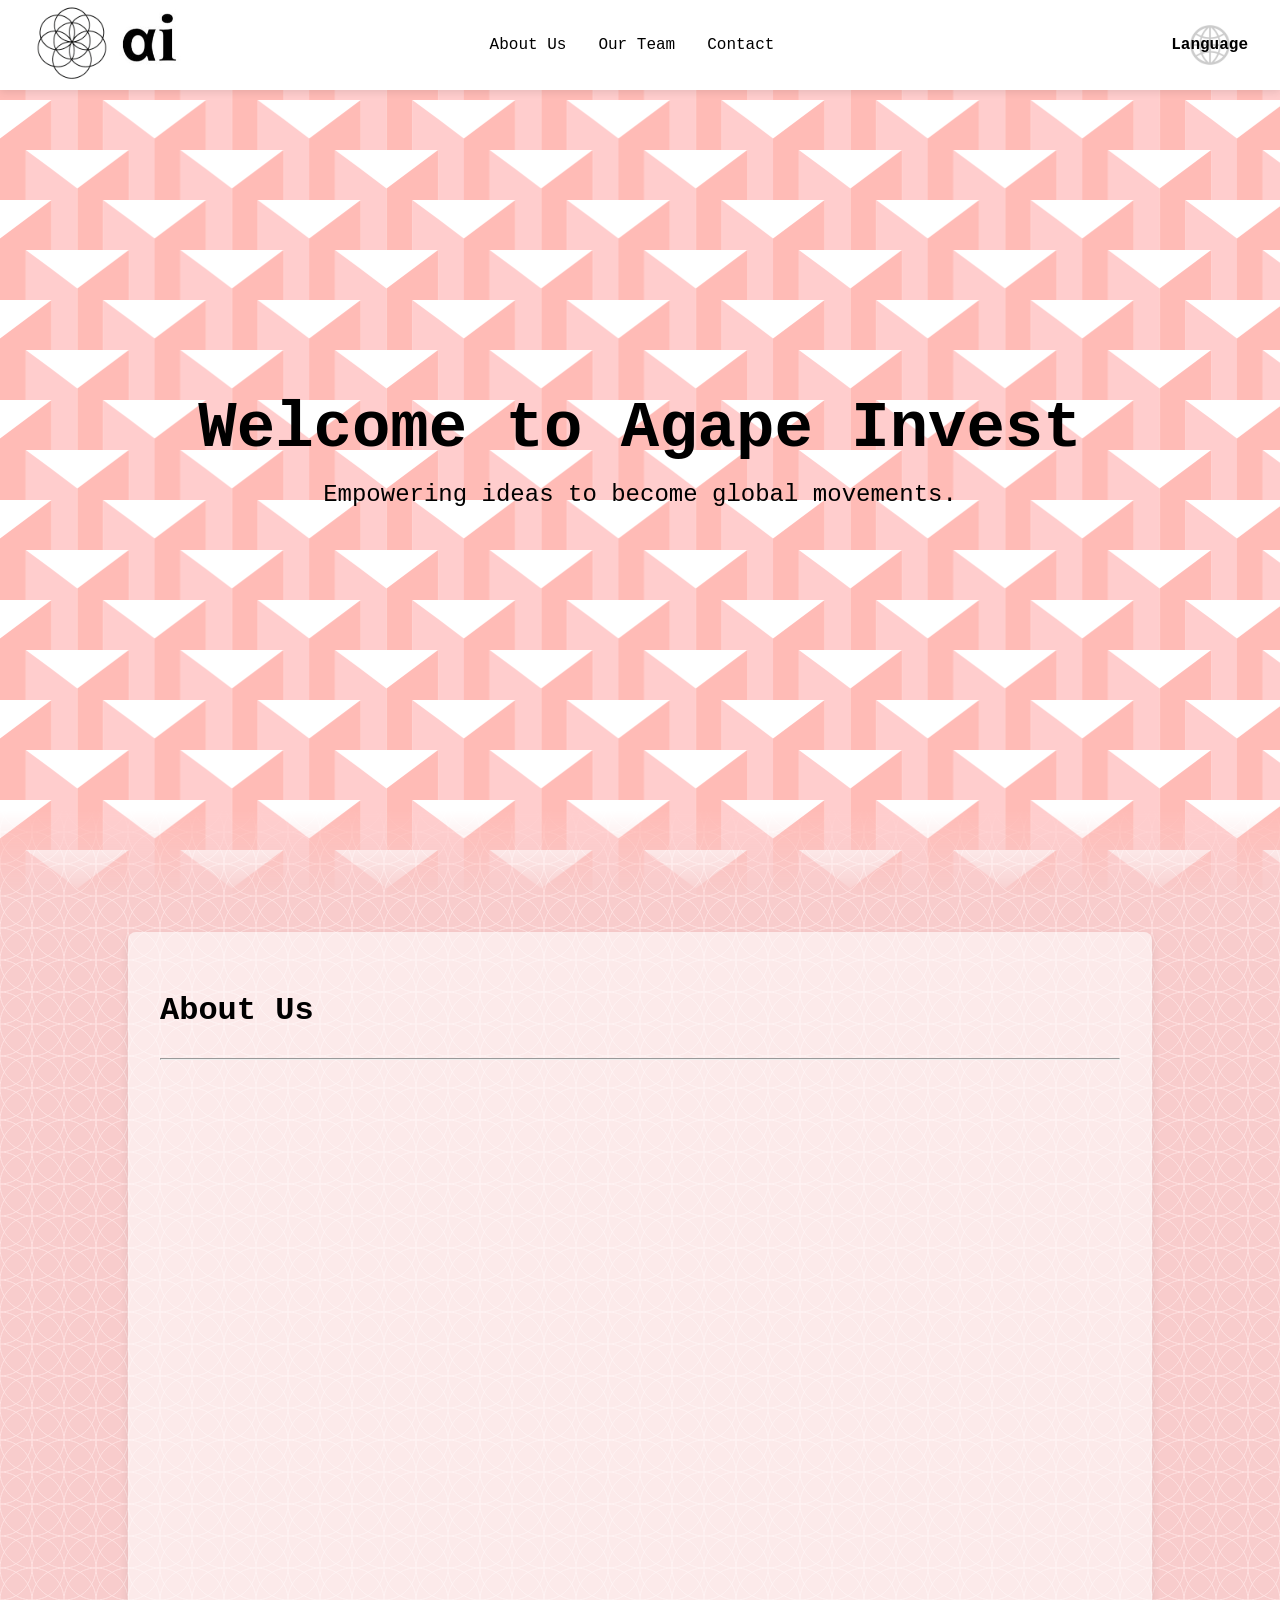
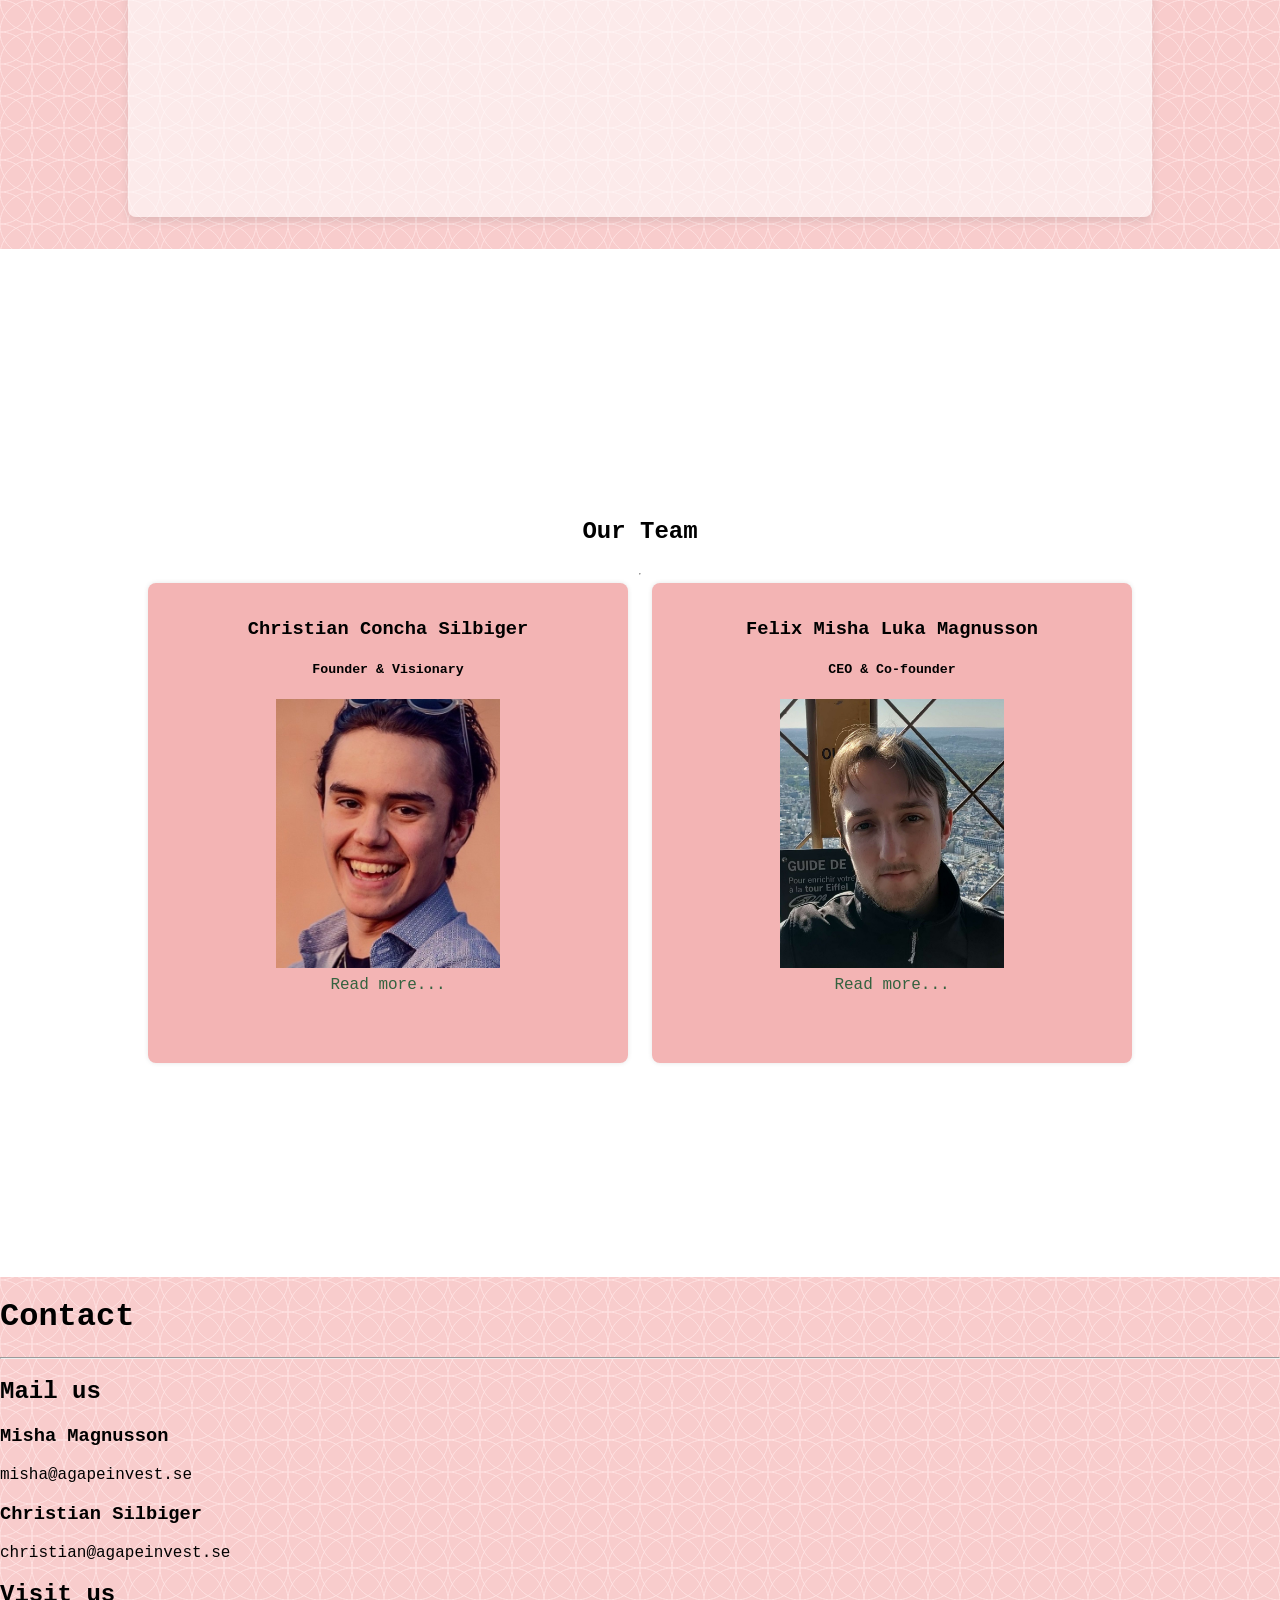
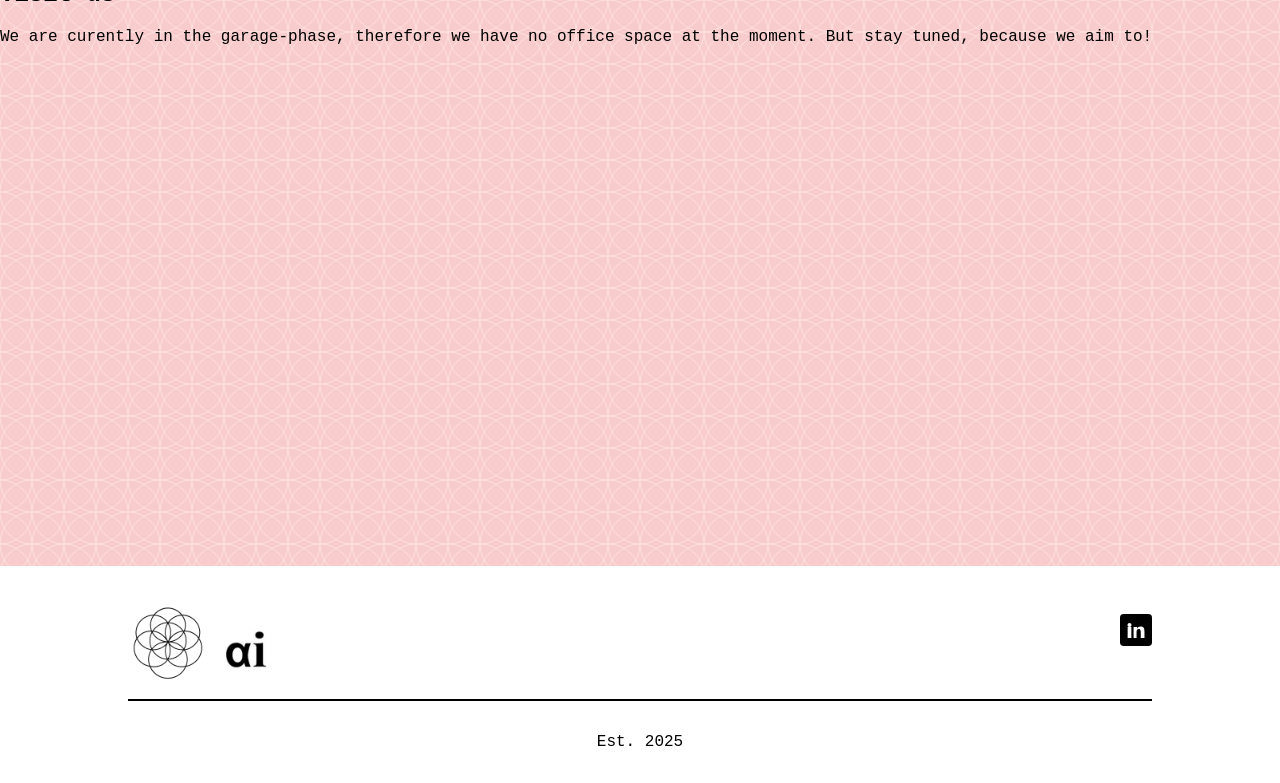
==== commit 3769cff7: "yey" ====
--- a/index.html
+++ b/index.html
@@ -11,6 +11,7 @@
     <link rel="stylesheet" href="styles/navbar/language.css">
     <link rel="stylesheet" href="styles/hero.css">
     <link rel="stylesheet" href="styles/footer.css">
+    <link rel="stylesheet" href="styles/our-team.css">
   </head>
   <body>
     <!--<header>Agape Invest</header>-->
@@ -18,8 +19,8 @@
       <nav id="nav">
         <div class="nav-images">
           <a href="#home" class="no-style">
-            <img id="seed-img" src="images/seed.png" height="80px">
-            <img src="images/ai.jpeg" height="60px">
+            <img id="seed-img" src="images/seed.png" class="nav-logo">
+            <img src="images/ai.jpeg" class="nav-logo">
           </a>
         </div>
         <div class="nav-links">
@@ -79,11 +80,26 @@
             <a href="javascript:void(0);" class="language-link"> <img src="images/language.png" alt="Globe Icon" class="lang-bg"> Language</a>
             <div class="menu">
               <div class="list">
-                <a href="">English</a>
-                <a href="">Swedish</a>
-                <a href="">French</a>
-                <a href="">German</a>
-                <a href="">Spanish</a>
+                <a href="">
+                  <img src="images/flags/Flag_of_England_Flat_Round_Corner-128x128.webp" class="flag-bg" alt="English Flag">
+                  <span>English</span>
+                </a>
+                <a href="">
+                  <img src="images/flags/Flag_of_Sweden_Flat_Round_Corner-128x128.webp" class="flag-bg" alt="Swedish Flag">
+                  <span>Swedish</span>
+                </a>
+                <a href="">
+                  <img src="images/flags/Flag_of_France_Flat_Round_Corner-128x128.webp" class="flag-bg" alt="French Flag">
+                  <span>French</span>
+                </a>
+                <a href="">
+                  <img src="images/flags/Flag_of_Austria_Flat_Round_Corner-128x128.webp" class="flag-bg" alt="German Flag">
+                  <span>German</span>
+                </a>
+                <a href="">
+                  <img src="images/flags/Flag_of_Chile_Flat_Round_Corner-128x128.webp" class="flag-bg" alt="Spanish Flag">
+                  <span>Spanish</span>
+                </a>
               </div>
             </div>
 
@@ -127,6 +143,7 @@
     <div class="content-box">
       <h1 id="about"> About Us</h1>
       <hr>
+      <!--
       <h1>Agape Invest – Our Vision, Our Why & Our Model</h1>
       <h2>🌟 Our "Why" – Why We Exist</h2>
 
@@ -285,6 +302,12 @@
         <li>Christian Concha Silbiger – Founder & Visionary</li>
         <li>Felix Misha Luka Magnusson – CEO & Co-founder</li>
       </ul>
+      -->
+      <br><br><br><br><br><br><br><br><br><br><br><br><br><br><br><br><br><br><br><br><br><br><br><br><br><br><br><br>
+    </div>
+    <section class="our-team">
+    
+    
 
       <br><br>
       <h1 id="our-team">Our Team</h1>
@@ -310,15 +333,21 @@
         </div>
 
       </div>
-      <h1 id="contact">Contact</h1>
-      <hr>
-      <h2>Misha Magnusson</h2>
-      <p>misha@agapeinvest.se</p>
-      <h2>Christian Silbiger</h2>
-      <p>christian@agapeinvest.se</p>
-      <br><br><br><br><br><br><br><br><br><br><br><br><br><br><br><br><br><br><br><br><br><br><br><br><br><br><br><br>
-
-    </div>
+
+    </section>
+
+    <h1 id="contact">Contact</h1>
+    <hr>
+    <h2 id="mail-us">Mail us</h1>
+
+    <h3>Misha Magnusson</h3>
+    <p>misha@agapeinvest.se</p>
+    <h3>Christian Silbiger</h3>
+    <p>christian@agapeinvest.se</p>
+    <h2 id="visit-us">Visit us</h1>
+    <p>We are curently in the garage-phase, therefore we have no office space at the moment. But stay tuned, because we aim to!</p>
+    <br><br><br><br><br><br><br><br><br><br><br><br><br><br><br><br><br><br><br><br><br><br><br><br><br><br><br><br>
+
 
     <script src="scripts/script.js"></script>
 
--- a/styles/style.css
+++ b/styles/style.css
@@ -1,5 +1,5 @@
 html {
-  scroll-padding-top: 4rem;
+  scroll-padding-top: 9rem;
   scroll-behavior: smooth;
 }
 @media (max-width: 800px) {
@@ -39,34 +39,6 @@
   line-height: 1.6;
 }
 /*cards */
-.card-grid {
-  display: flex;
-  flex-wrap: wrap;
-  gap: 1.5rem;
-  justify-content: start;
-}
-
-.image-frame {
-  position: relative;
-  width: 50%; /* Image will take up 50% of the card's width */
-  height: 60%; /* Image will take up 60% of the card's height */
-  overflow: hidden; /* Ensures the zoomed part of the image gets clipped */
-  display: flex;
-  justify-content: center; /* Horizontally centers the image */
-  align-items: center; /* Vertically centers the image */
-  margin: 0 auto; /* Ensure the image-frame itself is centered within the card */
-}
-
-.card {
-  aspect-ratio: 1 / 1;                 /* Keeps the card square */
-  background-color: white;
-  padding: 1rem;
-  box-shadow: 0 0 5px rgba(0,0,0,0.1);
-  box-sizing: border-box;
-  text-align: center;
-  border-radius: 8px;
-  max-height: 30rem;
-}
 
 .flag-card {
   flex: 1 1 calc(33.333% - 1rem);
--- a/styles/navbar/navbar.css
+++ b/styles/navbar/navbar.css
@@ -10,11 +10,13 @@
 .nav-item {
   text-decoration: none;
   color: inherit;
-  font-weight: 500; /* Optional: improves visual balance */
+  font-weight: 500;
   height: 90px;
-  line-height: 90px; /* vertically center text */
+  line-height: 90px;
   display: inline-block;
+  white-space: nowrap; /* 🔒 prevent text wrap */
 }
+
 
 /* Nav links in the center of 75% of the screen */
 
@@ -32,6 +34,7 @@
   align-items: center;
   gap: 0; /* prevent extra space */
 }
+
 a.no-style:hover {
   text-decoration: none;
 }
@@ -53,6 +56,14 @@
   padding: 0 2rem;
 }
 
+.nav-logo {
+  width: 8vw;              /* Responsive width relative to viewport */
+  max-width: 80px;         /* Optional: limit max size */
+  height: auto;            /* Maintain aspect ratio */
+  object-fit: contain;     /* Keeps image proportional */
+}
+
+
 /* Each section: left, center, right */
 .nav-images,
 .nav-links,
@@ -67,6 +78,8 @@
 .nav-links {
   justify-content: center;
   gap: 2rem;
+  margin-left: -1rem; /* shift the entire group 1rem to the left */
+
 }
 
 /* Align images to the left */
--- a/styles/navbar/dropdown.css
+++ b/styles/navbar/dropdown.css
@@ -29,7 +29,7 @@
   left: 0;
   width: 100%;
   background-color: pink;
-  padding: 2rem 0rem;
+  padding: 3rem 0rem;
   box-shadow: 0 4px 10px rgba(0, 0, 0, 0.1);
   z-index: 1001;
 }
@@ -74,9 +74,9 @@
   background-color: transparent; /* optional: remove gray background */
 }
 
-
-
 .menu .list {
   display: flex;
   gap: 2rem;
-}+}
+
+
--- a/styles/navbar/language.css
+++ b/styles/navbar/language.css
@@ -20,4 +20,24 @@
   height: auto;
   opacity: 0.2;  /* optional: semi-transparent */
   pointer-events: none; /* let text be clickable */
-}+}
+
+/* flags */
+
+.list a {
+  display: flex;
+  flex-direction: column;    /* Stack vertically */
+  align-items: center;       /* Center text and image */
+  justify-content: center;
+  padding: 0.5rem 1rem;
+  text-align: center;
+  font-weight: 500;
+  text-decoration: none;
+  color: black;
+  gap: 0.25rem;
+}
+
+.flag-bg {
+  width: 3rem;      /* smaller width */
+  height: auto;     /* maintain aspect ratio */
+}
--- a/styles/our-team.css
+++ b/styles/our-team.css
@@ -0,0 +1,41 @@
+.our-team {
+  background-color: white;
+  height: 100vh;       /* ⬅️ full viewport height */
+  padding: 4rem 2rem;
+  display: flex;       /* ⬇️ optional: center content */
+  flex-direction: column;
+  justify-content: center;
+  align-items: center;
+  text-align: center;
+  color: black;
+  overflow-x: hidden;
+}
+
+.card-grid {
+  display: flex;
+  flex-wrap: wrap;
+  gap: 1.5rem;
+  justify-content: start;
+}
+
+.image-frame {
+  position: relative;
+  width: 50%; /* Image will take up 50% of the card's width */
+  height: 60%; /* Image will take up 60% of the card's height */
+  overflow: hidden; /* Ensures the zoomed part of the image gets clipped */
+  display: flex;
+  justify-content: center; /* Horizontally centers the image */
+  align-items: center; /* Vertically centers the image */
+  margin: 0 auto; /* Ensure the image-frame itself is centered within the card */
+}
+
+.card {
+  aspect-ratio: 1 / 1;                 /* Keeps the card square */
+  background-color: rgb(243, 180, 180);
+  padding: 1rem;
+  box-shadow: 0 0 5px rgba(0,0,0,0.1);
+  box-sizing: border-box;
+  text-align: center;
+  border-radius: 8px;
+  max-height: 30rem;
+}
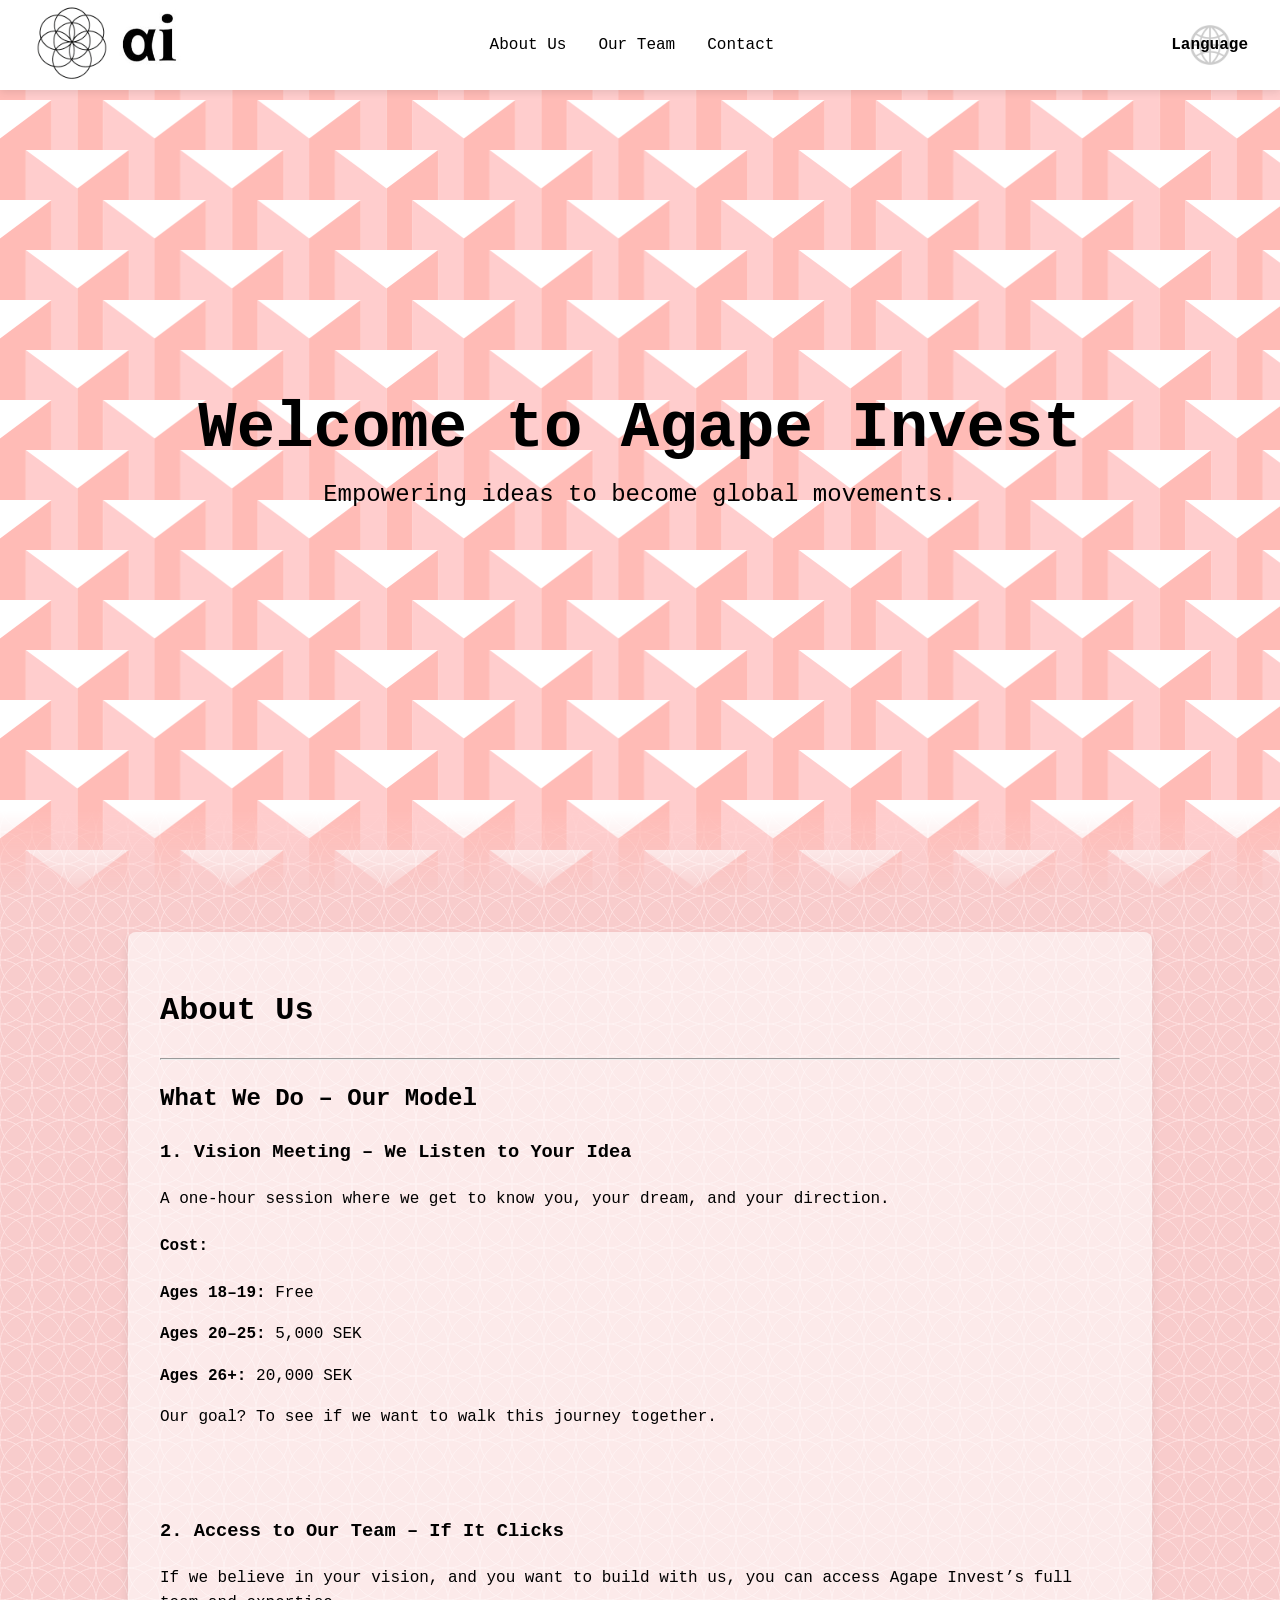
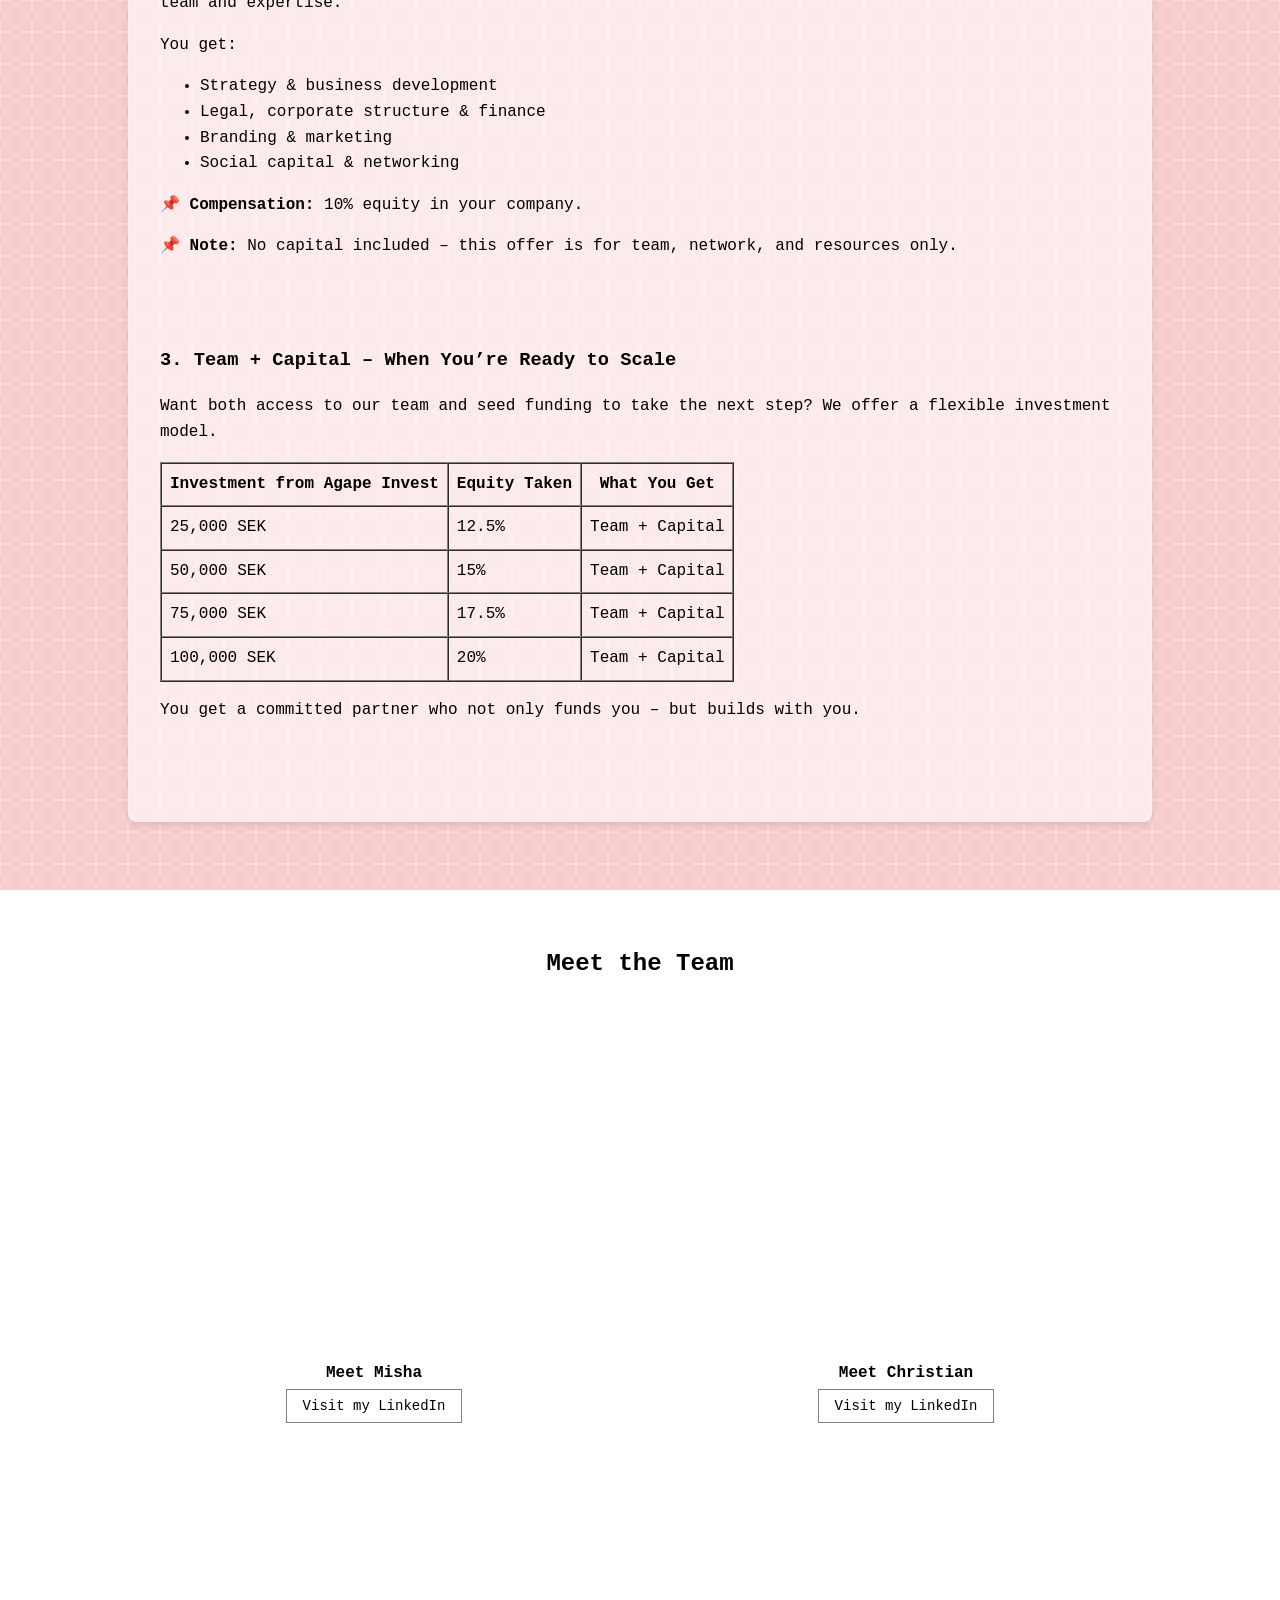
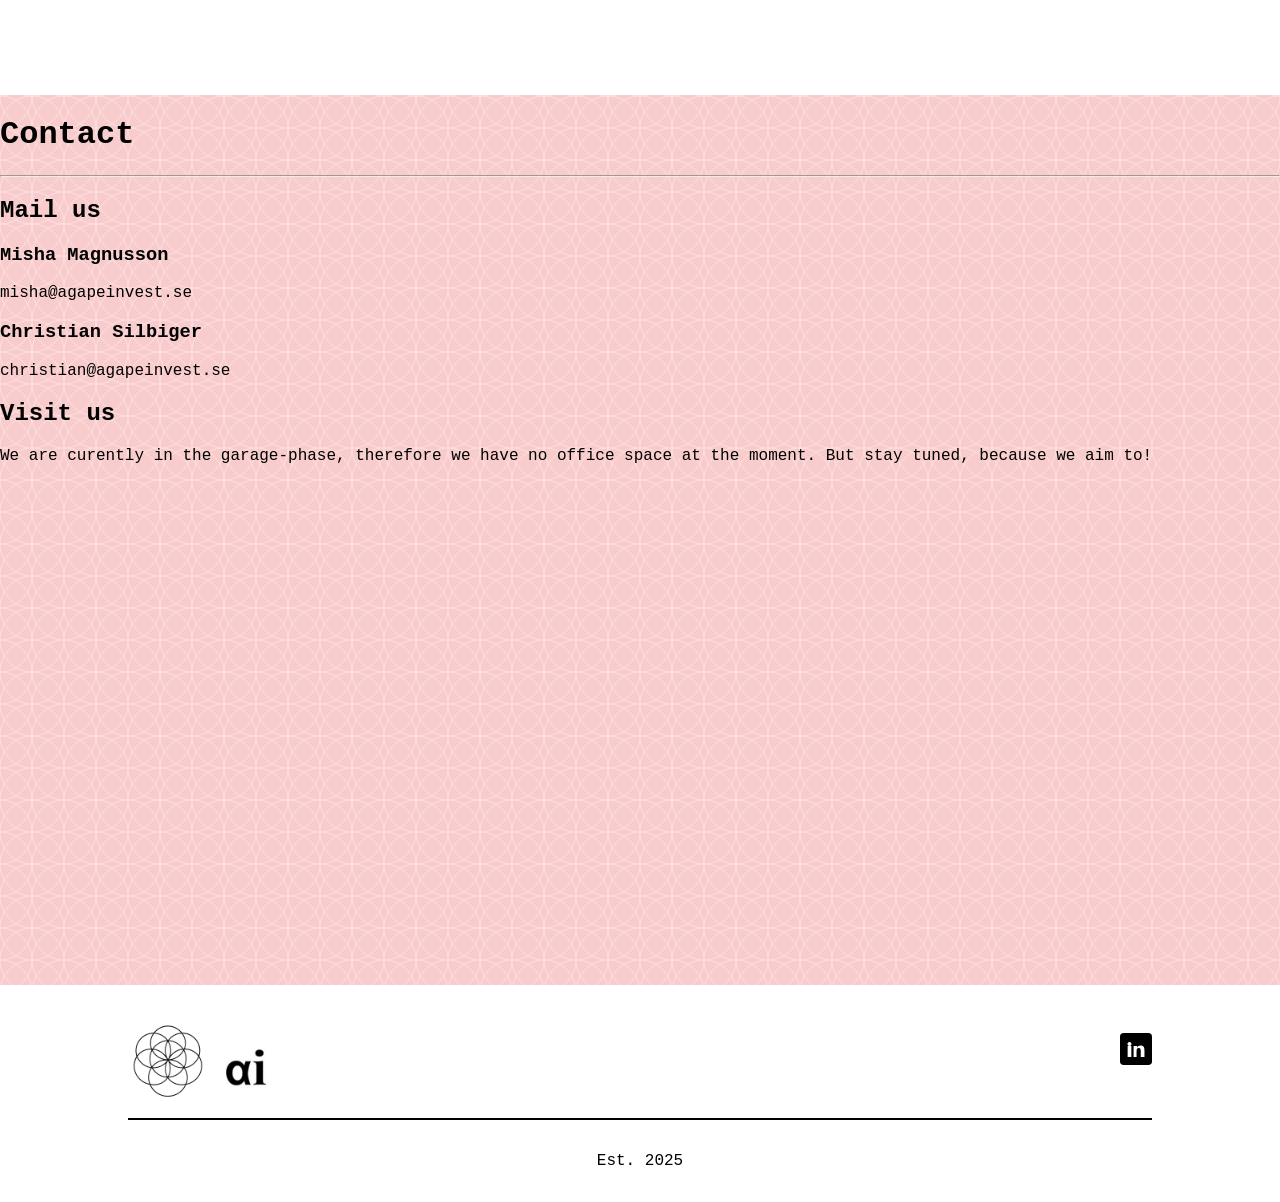
==== commit ea66dda7: "stuff work" ====
--- a/index.html
+++ b/index.html
@@ -31,14 +31,9 @@
               <a href="#about" class="nav-item">About Us</a>
               <div class="menu">
                 <div class="list">
-                  <a href="">Our Vision, Our Why & Our Model</a>
-                  <a href="">What Agape Invest Is</a>
-                  <a href="">2-Step Model with Optional Levels</a>
-                  <a href="">Scale Existing Companies</a>
-                  <a href="">Network of the Future</a>
-                  <a href="">Philosophy & Conditions</a>
-                  <a href="">Our Values</a>
-                  <a href="">Leadership</a>
+                  <a href="#vision-meeting">Start with a Vision Meeting</a>
+                  <a href="#access-to-team">Team & Expertise Access</a>
+                  <a href="#team-capital">Scale with Capital</a>
                 </div>
               </div>
 
@@ -51,7 +46,7 @@
               <a href="#our-team" class="nav-item">Our Team</a>
               <div class="menu">
                 <div class="list">
-                  <a href="">The team</a>
+                  <a href="#meet-the-team">Meet the team</a>
                   <a href="">Our subsidiaries</a>
                   <a href="">Our partners</a>
                 </div>
@@ -143,196 +138,125 @@
     <div class="content-box">
       <h1 id="about"> About Us</h1>
       <hr>
-      <!--
-      <h1>Agape Invest – Our Vision, Our Why & Our Model</h1>
-      <h2>🌟 Our "Why" – Why We Exist</h2>
-
-      <p>
-        Agape Invest was founded from a simple but powerful insight:
-        What truly builds success in early-stage ventures is not just capital – it's people.
-      </p>
-
-      <p>
-        We exist to give entrepreneurs access to social capital: teams, expertise, guidance, and relationships.
-        We want to break the barrier that so many entrepreneurs face:
-      </p>
-
-      <ul>
-        <li>They have an idea, but not capital</li>
-        <li>They have the will, but not the resources</li>
-        <li>They have a dream, but not a team</li>
-      </ul>
-
-      <p>
-        This is where Agape Invest steps in. We offer a structured path from idea to reality, where the entrepreneur is not alone – but surrounded by experienced people who build alongside them.
-      </p>
-
-      <h2>
-        💼 Our Structure – What Agape Invest Is
-      </h2>
-
-      <p>
-        Agape Invest is a parent company that starts and manages subsidiaries in partnership with entrepreneurs. We operate as a hybrid between an incubator, investor, and socially driven accelerator.
-      </p>
-
-      <p>
-        We:
-      </p>
-
-      <ul>
-        <li>Hire experts in key areas (marketing, tech, finance, creative production, etc.)</li>
-        <li>Build teams for entrepreneurs who otherwise can't afford to hire</li>
-        <li>Offer office space & infrastructure</li>
-        <li>Invest capital in early stages (Seed)</li>
-        <li>Sometimes acquire existing companies with strong growth potential</li>
-      </ul>
-
-      <p>
-        In short, we create social, intellectual, and financial capital to build sustainable, profitable, and ethical businesses together with committed entrepreneurs.
-      </p>
-
-      <h2>
-        🔁 Business Model – 2-Step Model with Optional Levels
-      </h2>
-
-      <p>
-        All entrepreneurs start with Step 1 and can then choose to continue to Steps 2 and 3 depending on their needs and agreement.
-      </p>
-
-      <h3>Step 1 – Consultation & Access to Team (Required)</h3>
-      <ul>
-        <li>The entrepreneur books a 1-hour consultation</li>
-        <li>Free for youth aged 18–25</li>
-        <li>4000 SEK/hour for individuals over 26</li>
-        <li>During the meeting, we analyze the business idea, needs, and map the competencies required for the company to thrive</li>
-        <li>If mutual interest exists, the entrepreneur gains access to Agape Invest's operational team, acting as their own employees</li>
-      </ul>
-      <p>
-        We solve the "personnel issue" – without the entrepreneur needing capital to hire.
+
+      <h2>What We Do – Our Model</h2>
+
+      <section id="vision-meeting" class="highlight-target">
+        <h3>1. Vision Meeting – We Listen to Your Idea</h3>
+        <p>A one-hour session where we get to know you, your dream, and your direction.</p>
+        <h4>Cost:</h4>
+        <p><strong>Ages 18–19:</strong> Free</p>
+        <p><strong>Ages 20–25:</strong> 5,000 SEK</p>
+        <p><strong>Ages 26+:</strong> 20,000 SEK</p>
+        <p>Our goal? To see if we want to walk this journey together.</p>
         <br><br>
-        <h4>📌 In return:</h4>
-        The entrepreneur gives 10% of the shares in their company (X AB) to Agape Invest.
-      </p>
-
-      <h3>Step 2 – Seed Capital (Optional)</h3>
-
-      <ul>
-        <li>Agape Invest invests between 25,000 SEK – 100,000 SEK in the client's company</li>
-        <li>25,000 SEK is often used to cover basic startup costs such as registering the company</li>
-        <li>The investment is not tied to the amount but always grants a fixed 20% ownership share</li>
-      </ul>
-
-      <h4>📌 In return:</h4>
-
-      <p>
-        Agape Invest receives 20% of the company's shares
-      </p>
-
-      💡 The capital is often used for:
-
-      <ul>
-        <li>Company formation</li>
-        <li>Product development</li>
-        <li>Marketing/test campaigns</li>
-        <li>Platform costs or MVP</li>
-      </ul>
-
-      <h2>
-        📈 Acquisition Strategy – Scale Existing Companies
-      </h2>
-
-      <p>
-        In addition to working with startups, Agape Invest also seeks established businesses for sale or in need of change.
+      </section>
+
+      <section id="access-to-team" class="highlight-target">
+        <h3>2. Access to Our Team – If It Clicks</h3>
+        <p>If we believe in your vision, and you want to build with us, you can access Agape Invest’s full team and expertise.</p>
+        <p>You get:</p>
+        <ul>
+          <li>Strategy & business development</li>
+          <li>Legal, corporate structure & finance</li>
+          <li>Branding & marketing</li>
+          <li>Social capital & networking</li>
+        </ul>
+        <p>📌 <strong>Compensation:</strong> 10% equity in your company.</p>
+        <p>📌 <strong>Note:</strong> No capital included – this offer is for team, network, and resources only.</p>
         <br><br>
-        Our goal is to:
-      </p>
-      <ul>
-        <li>Buy into or acquire companies with untapped potential</li>
-        <li>Scale them through our expertise and network</li>
-        <li>10x their profitability through efficiency, new strategy, and cultural change</li>
-      </ul>
-
-      <h2>
-        👥 Youth Program – Network of the Future
-      </h2>
-
-      <p>
-        We offer free membership for youth aged 13–19.
+      </section>
+
+      <section id="team-capital" class="highlight-target">
+        <h3>3. Team + Capital – When You’re Ready to Scale</h3>
+        <p>Want both access to our team and seed funding to take the next step? We offer a flexible investment model.</p>
+
+        <table border="1" cellpadding="8" cellspacing="0">
+          <thead>
+            <tr>
+              <th>Investment from Agape Invest</th>
+              <th>Equity Taken</th>
+              <th>What You Get</th>
+            </tr>
+          </thead>
+          <tbody>
+            <tr>
+              <td>25,000 SEK</td>
+              <td>12.5%</td>
+              <td>Team + Capital</td>
+            </tr>
+            <tr>
+              <td>50,000 SEK</td>
+              <td>15%</td>
+              <td>Team + Capital</td>
+            </tr>
+            <tr>
+              <td>75,000 SEK</td>
+              <td>17.5%</td>
+              <td>Team + Capital</td>
+            </tr>
+            <tr>
+              <td>100,000 SEK</td>
+              <td>20%</td>
+              <td>Team + Capital</td>
+            </tr>
+          </tbody>
+        </table>
+
+        <p>You get a committed partner who not only funds you – but builds with you.</p>
         <br><br>
-        🗓️ Every Sunday, youth can visit Agape Invest's office to:
-      </p>
-        <ul>
-          <li>See how a company operates</li>
-          <li>Learn about business culture, entrepreneurship, and investing</li>
-          <li>Build relationships with our founders, investors, and team</li>
-        </ul>
-      <p>
-        📚 The goal is education, inspiration, and social capital – not salary.
-        Young people with relevant skills can contribute to projects and build their portfolios and experience.
-      </p>
-
-      <h2>
-        🤝 Philosophy & Conditions
-      </h2>
-
-      <ul>
-        <li>Agape Invest always acts as a partner, not an owner</li>
-        <li>We require annual dividends based on ownership (10%, 20%, 30%)</li>
-        <li>This secures cash flow to invest in new startups</li>
-        <li>We exit if the entrepreneur shows lack of commitment</li>
-        <li>If the entrepreneur plans to sell their company, Agape Invest has first right to buy their share – if we believe in continued growth</li>
-      </ul>
-
-      <h2>
-        🧝 Our Values
-      </h2>
-
-      <ul>
-        <li>Independence: Founders must always own the majority of their company</li>
-        <li>Transparency: Everything is done in consultation, never unilaterally</li>
-        <li>Sustainability: We build long-term and ethically grounded companies</li>
-        <li>Trust: We believe in people before business plans</li>
-        <li>Community: We're building a network – not just a portfolio</li>
-      </ul>
-
-      <h2>
-        👤 Leadership
-      </h2>
-      <ul>
-        <li>Christian Concha Silbiger – Founder & Visionary</li>
-        <li>Felix Misha Luka Magnusson – CEO & Co-founder</li>
-      </ul>
-      -->
-      <br><br><br><br><br><br><br><br><br><br><br><br><br><br><br><br><br><br><br><br><br><br><br><br><br><br><br><br>
+      </section>
+
     </div>
-    <section class="our-team">
+    <section id="our-team">
     
     
 
       <br><br>
-      <h1 id="our-team">Our Team</h1>
-      <hr>
-      <div class="card-grid">
-
-        <div class="card">
-          <h3>Christian Concha Silbiger</h3>
-          <h5>Founder & Visionary</h5>
-          <div class="image-frame">
-            <img src="images/christian-silbiger.jpg" alt="Image of Christian Silbiger">
-          </div>
-          <a href="https://www.linkedin.com/in/christian-c-silbiger-104395300/" target="_blank">Read more...</a>
-        </div>
-
-        <div class="card">
-          <h3>Felix Misha Luka Magnusson</h3>
-          <h5>CEO & Co-founder</h5>
-          <div class="image-frame">
-            <img src="images/misha-magnusson.jpg" alt="Image of Misha Magnusson">
-          </div>
-          <a href="https://www.linkedin.com/in/misha-magnusson/" target="_blank">Read more...</a>
-        </div>
-
-      </div>
+      <section id="meet-the-team">
+        <h2 style="text-align: center;">Meet the Team</h2>
+        <div class="team-container">
+          <div class="team-member">
+            <div class="video-wrapper">
+              <iframe 
+                src="https://www.youtube.com/embed/C7T8dcr-il0?rel=0&modestbranding=1&showinfo=0" 
+                title="YouTube video player"
+                frameborder="0"
+                allow="accelerometer; autoplay; clipboard-write; encrypted-media; gyroscope; picture-in-picture; web-share"
+                allowfullscreen>
+              </iframe>
+            </div>
+            <p>Meet Misha</p>
+            <a 
+              href="https://www.linkedin.com/in/misha-magnusson/" 
+              target="_blank" 
+              rel="noopener noreferrer"
+              class="linkedin-button">
+              Visit my LinkedIn
+            </a>
+          </div>
+          <div class="team-member">
+            <div class="video-wrapper">
+              <iframe 
+                src="https://www.youtube.com/embed/n7OD3JF3KKk?rel=0&modestbranding=1&showinfo=0" 
+                title="YouTube video player"
+                frameborder="0"
+                allow="accelerometer; autoplay; clipboard-write; encrypted-media; gyroscope; picture-in-picture; web-share"
+                allowfullscreen>
+              </iframe>
+            </div>
+            <p>Meet Christian</p>
+            <a 
+              href="https://www.linkedin.com/in/christian-c-silbiger-104395300/" 
+              target="_blank" 
+              rel="noopener noreferrer"
+              class="linkedin-button">
+              Visit my LinkedIn
+            </a>
+          </div>
+        </div>
+      </section>
+
 
     </section>
 
@@ -350,6 +274,7 @@
 
 
     <script src="scripts/script.js"></script>
+    <script src="scripts/highlight-on-click.js"></script>
 
     <footer class="footer">
 
--- a/styles/style.css
+++ b/styles/style.css
@@ -82,41 +82,13 @@
 .card a:hover {
   text-decoration: underline;
 }
-/*header*/
-.header-wrapper {
-  display: flex;
-  justify-content: center;
-  align-items: center;
-  height: 200px;
-  overflow: hidden;
-  margin-top: 200px;
+
+
+@keyframes shine {
+  0% { background-color: rgb(255, 189, 189); }
+  100% { background-color: transparent; }
 }
 
-.image {
-  height: 100px;
-  transition: transform 0.3s ease;
-  /* margin: 0 10px; */
-}
-
-.image.right {
-  width: 9rem;
-}
-
-.image.left {
-  width: 9rem;
-}
-
-.image.center {
-  position: relative;
-  z-index: 1;
-}
-
-.left.scrolled {
-  left: 25%;
-  transform: translate(-50%, -50%);
-}
-
-.right.scrolled {
-  left: 75%;
-  transform: translate(-50%, -50%);
+.highlight-target.shine {
+  animation: shine 1.5s ease-out;
 }
--- a/styles/our-team.css
+++ b/styles/our-team.css
@@ -1,41 +1,87 @@
-.our-team {
+#meet-the-team {
   background-color: white;
-  height: 100vh;       /* ⬅️ full viewport height */
-  padding: 4rem 2rem;
-  display: flex;       /* ⬇️ optional: center content */
-  flex-direction: column;
-  justify-content: center;
-  align-items: center;
-  text-align: center;
-  color: black;
-  overflow-x: hidden;
+  padding: 40px 0;
 }
 
-.card-grid {
-  display: flex;
-  flex-wrap: wrap;
-  gap: 1.5rem;
-  justify-content: start;
+.team-container {
+  width: 80vw;
+  margin: 0 auto;
+  display: grid;
+  grid-template-columns: repeat(2, 1fr);
+  gap: 40px;
+  padding-top: 5rem;
+  padding-bottom: 15rem;
 }
 
-.image-frame {
-  position: relative;
-  width: 50%; /* Image will take up 50% of the card's width */
-  height: 60%; /* Image will take up 60% of the card's height */
-  overflow: hidden; /* Ensures the zoomed part of the image gets clipped */
-  display: flex;
-  justify-content: center; /* Horizontally centers the image */
-  align-items: center; /* Vertically centers the image */
-  margin: 0 auto; /* Ensure the image-frame itself is centered within the card */
+.team-member {
+  text-align: center;
 }
 
-.card {
-  aspect-ratio: 1 / 1;                 /* Keeps the card square */
-  background-color: rgb(243, 180, 180);
-  padding: 1rem;
-  box-shadow: 0 0 5px rgba(0,0,0,0.1);
-  box-sizing: border-box;
-  text-align: center;
-  border-radius: 8px;
-  max-height: 30rem;
+.team-member iframe {
+  width: 100%;
+  height: 200px;
+  border: none;
 }
+
+.team-member p {
+  margin: 10px 5px 15px 5px; /* adds more space below the paragraph */
+  font-weight: bold;
+}
+
+.linkedin-button {
+  border: 1px solid gray;
+  background: none;
+  padding: 8px 16px;
+  cursor: pointer;
+  font-size: 14px;
+  text-decoration: none;
+  color: inherit;
+}
+
+.linkedin-button:hover {
+  background-color: #f0f0f0;
+}
+
+.video-wrapper {
+  position: relative;
+  width: 100%;
+  padding-top: 56.25%; /* 16:9 Aspect Ratio (9 / 16 = 0.5625) */
+  overflow: hidden;
+}
+
+.video-wrapper iframe {
+  position: absolute;
+  top: 0;
+  left: 0;
+  width: 100%;
+  height: 100%;
+  border: none;
+}
+
+/* video thumbnail overlay */
+.video-hover-wrapper {
+  position: relative;
+  width: 100%;
+  padding-top: 56.25%; /* 16:9 aspect ratio */
+  overflow: hidden;
+  cursor: pointer;
+}
+
+.video-placeholder {
+  position: absolute;
+  top: 0; left: 0;
+  width: 100%;
+  height: 100%;
+  background-size: cover;
+  background-position: center;
+  transition: opacity 0.3s ease;
+}
+
+.video-hover-wrapper iframe {
+  position: absolute;
+  top: 0; left: 0;
+  width: 100%;
+  height: 100%;
+  border: none;
+  display: none;
+}
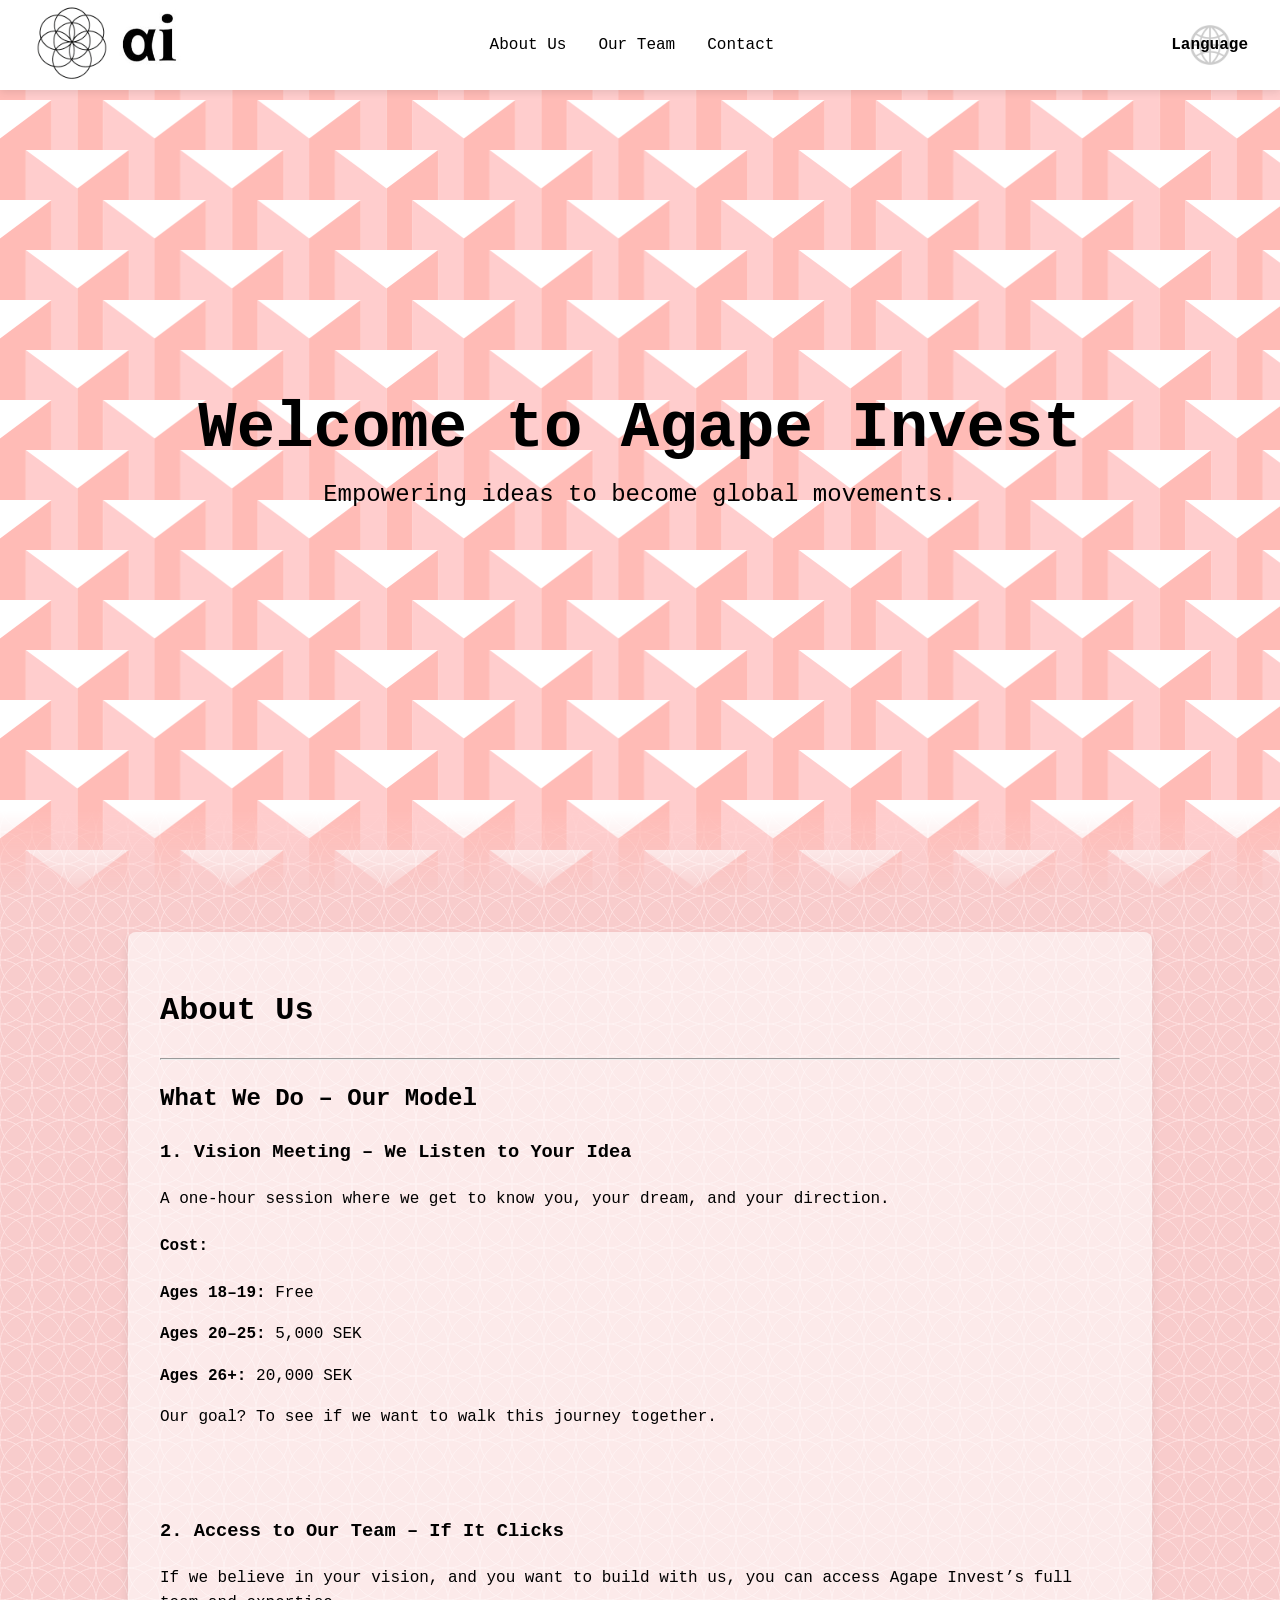
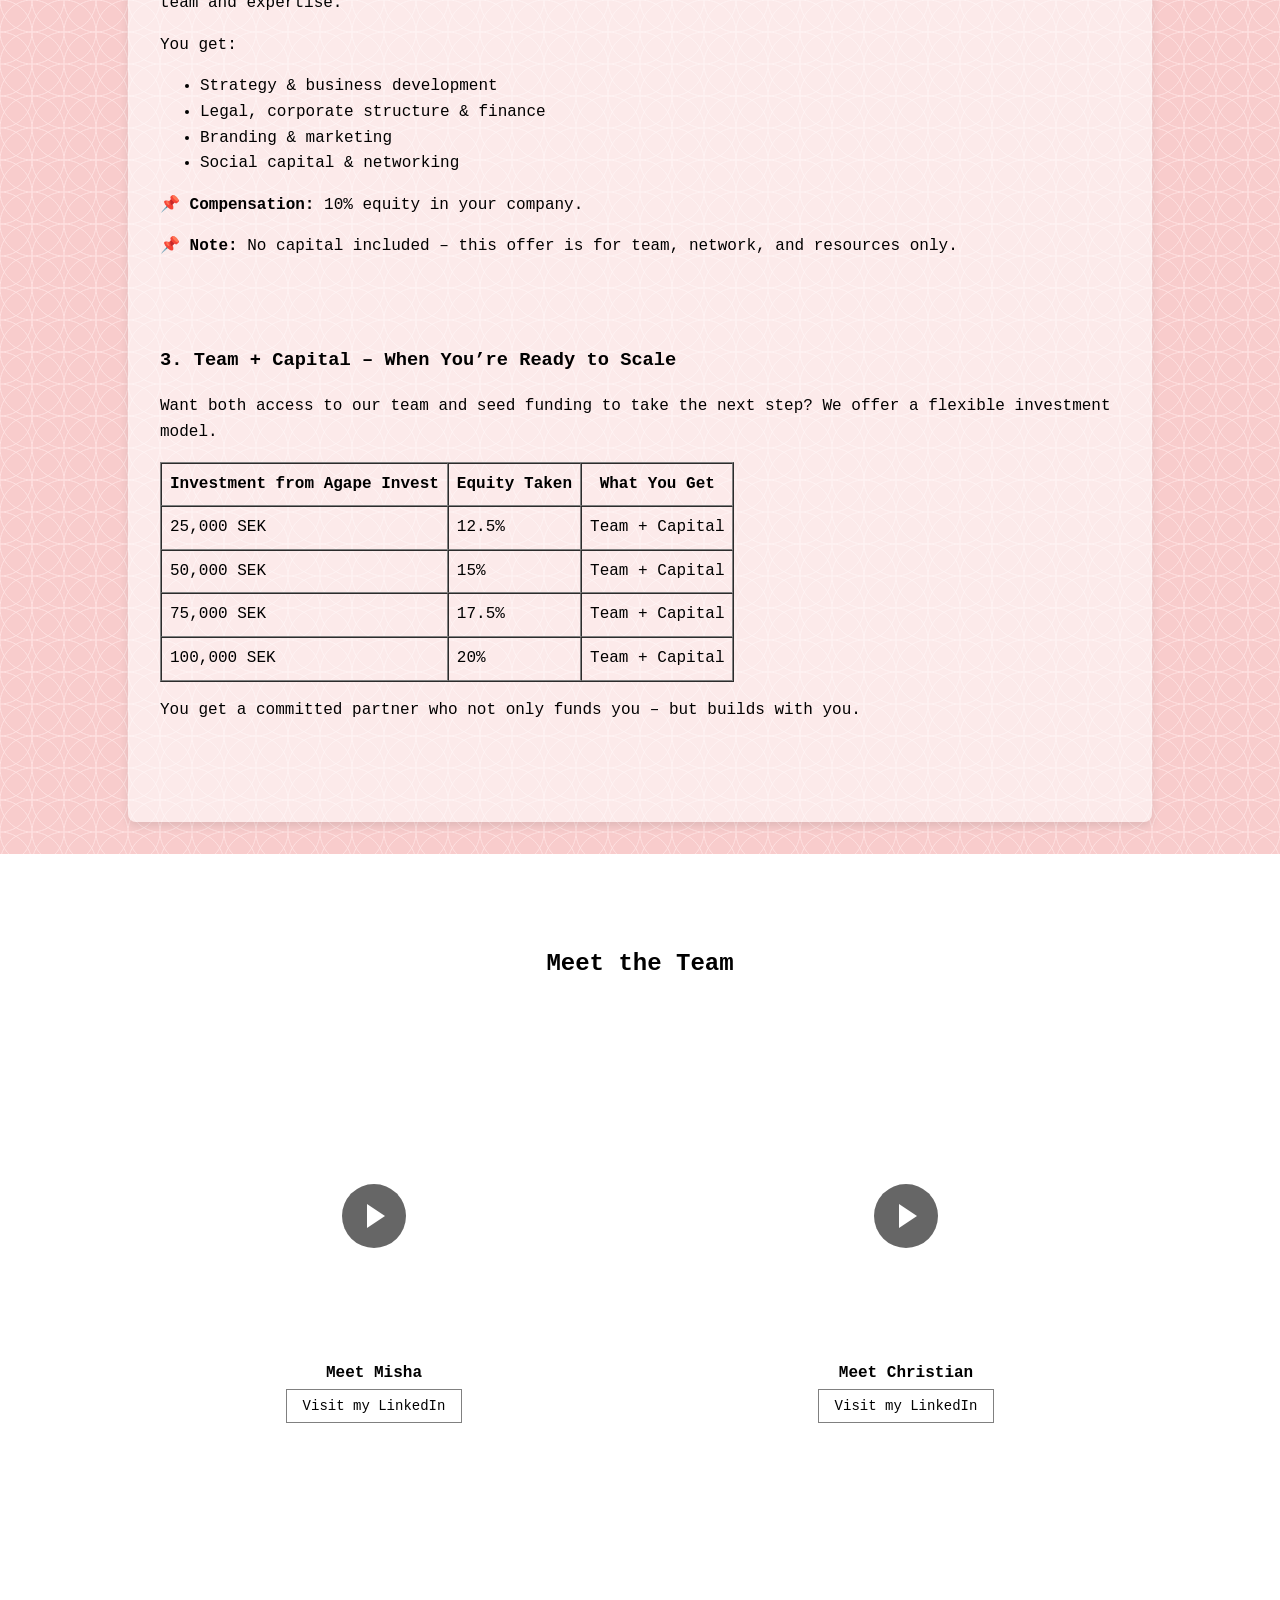
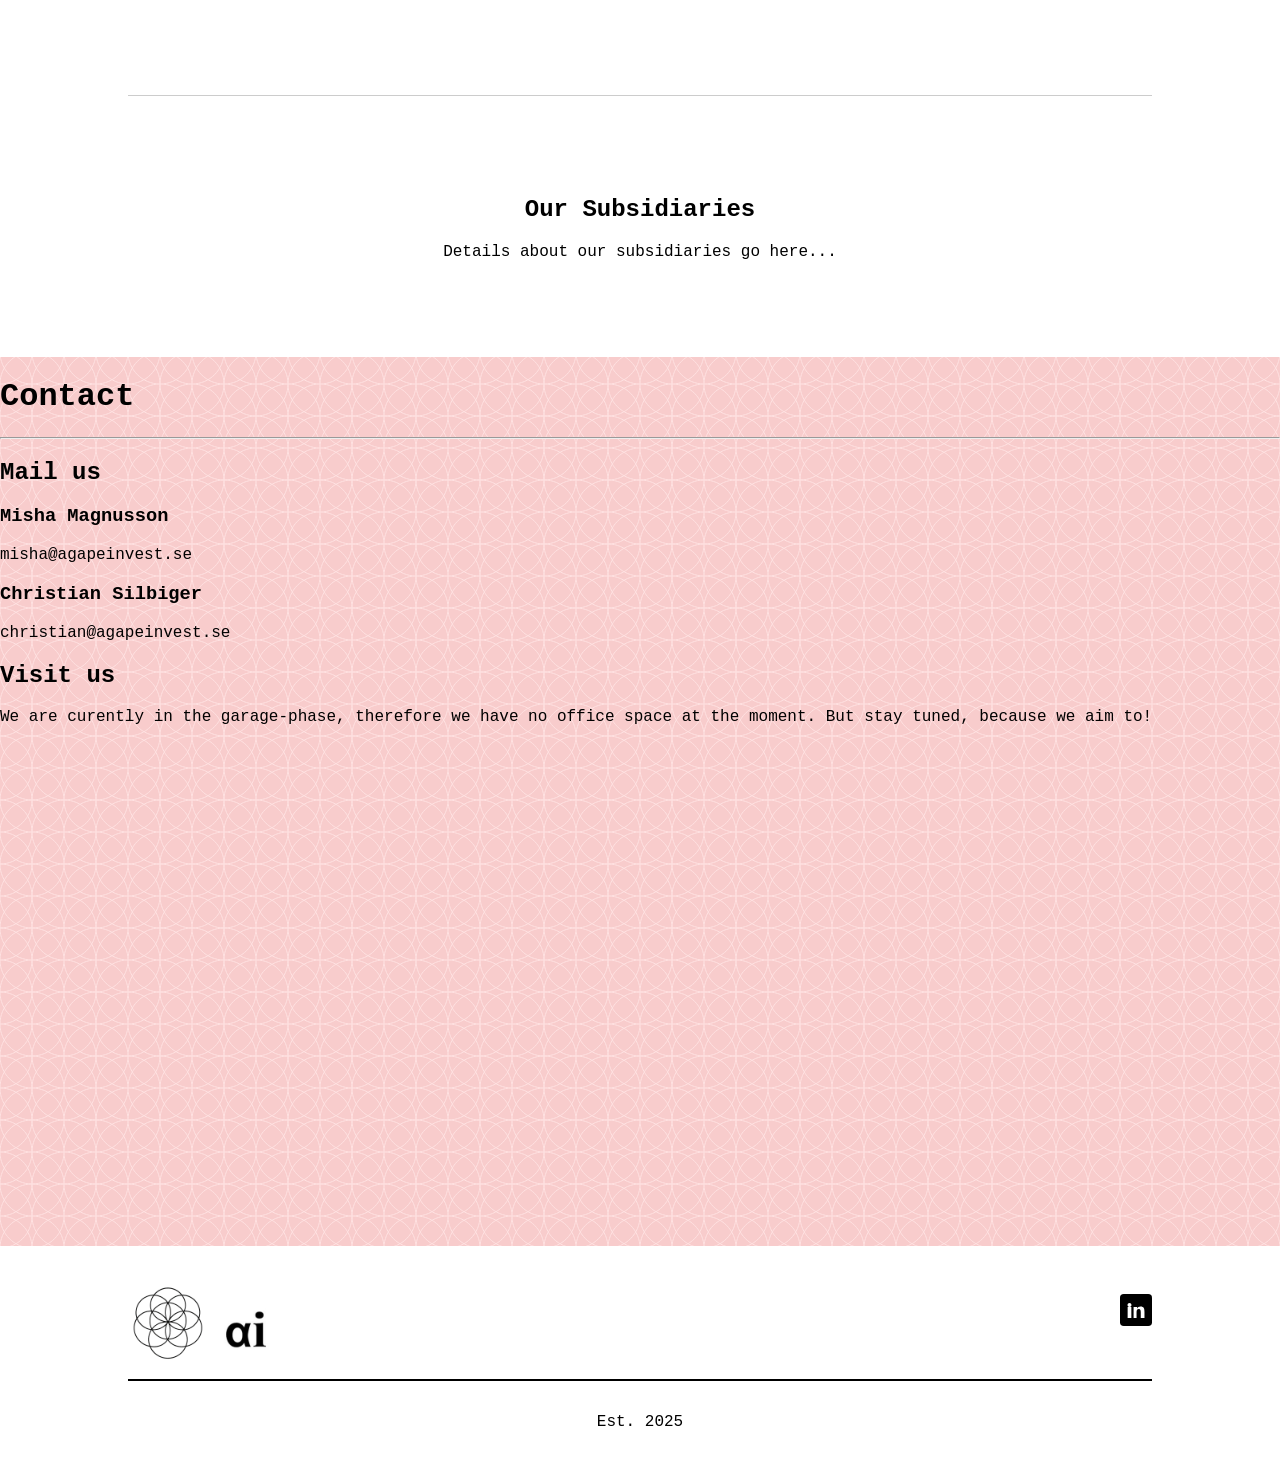
==== commit 29ac4657: "subsidiaries" ====
--- a/index.html
+++ b/index.html
@@ -11,7 +11,9 @@
     <link rel="stylesheet" href="styles/navbar/language.css">
     <link rel="stylesheet" href="styles/hero.css">
     <link rel="stylesheet" href="styles/footer.css">
-    <link rel="stylesheet" href="styles/our-team.css">
+    <link rel="stylesheet" href="styles/our-team/our-team.css">
+    <link rel="stylesheet" href="styles/our-team/videos.css">
+    <link rel="stylesheet" href="styles/our-team/our-subsidiaries.css">
   </head>
   <body>
     <!--<header>Agape Invest</header>-->
@@ -47,7 +49,7 @@
               <div class="menu">
                 <div class="list">
                   <a href="#meet-the-team">Meet the team</a>
-                  <a href="">Our subsidiaries</a>
+                  <a href="#our-subsidiaries">Our subsidiaries</a>
                   <a href="">Our partners</a>
                 </div>
               </div>
@@ -209,8 +211,6 @@
 
     </div>
     <section id="our-team">
-    
-    
 
       <br><br>
       <section id="meet-the-team">
@@ -218,14 +218,16 @@
         <div class="team-container">
           <div class="team-member">
             <div class="video-wrapper">
-              <iframe 
-                src="https://www.youtube.com/embed/C7T8dcr-il0?rel=0&modestbranding=1&showinfo=0" 
-                title="YouTube video player"
-                frameborder="0"
-                allow="accelerometer; autoplay; clipboard-write; encrypted-media; gyroscope; picture-in-picture; web-share"
-                allowfullscreen>
-              </iframe>
-            </div>
+
+              <div class="video-hover-wrapper" data-video-id="C7T8dcr-il0">
+                <div class="video-placeholder" style="background-image: url('https://img.youtube.com/vi/C7T8dcr-il0/maxresdefault.jpg');">
+                  <div class="play-icon-circle">
+                    <div class="play-triangle"></div>
+                  </div>
+                </div>
+              </div>
+            </div>
+
             <p>Meet Misha</p>
             <a 
               href="https://www.linkedin.com/in/misha-magnusson/" 
@@ -237,13 +239,17 @@
           </div>
           <div class="team-member">
             <div class="video-wrapper">
-              <iframe 
-                src="https://www.youtube.com/embed/n7OD3JF3KKk?rel=0&modestbranding=1&showinfo=0" 
-                title="YouTube video player"
-                frameborder="0"
-                allow="accelerometer; autoplay; clipboard-write; encrypted-media; gyroscope; picture-in-picture; web-share"
-                allowfullscreen>
-              </iframe>
+
+              <div class="video-hover-wrapper" data-video-id="n7OD3JF3KKk">
+                <div class="video-placeholder" style="background-image: url('https://img.youtube.com/vi/n7OD3JF3KKk/maxresdefault.jpg');">
+                  <div class="play-icon-circle">
+                    <div class="play-triangle"></div>
+                  </div>
+                </div>
+              </div>
+
+              
+
             </div>
             <p>Meet Christian</p>
             <a 
@@ -257,6 +263,14 @@
         </div>
       </section>
 
+      <hr class="tray-divider" />
+
+      <section id="our-subsidiaries" class="centered-subsidiaries-section">
+        <h2>Our Subsidiaries</h2>
+        <p>Details about our subsidiaries go here...</p>
+      </section>
+
+
 
     </section>
 
@@ -275,6 +289,7 @@
 
     <script src="scripts/script.js"></script>
     <script src="scripts/highlight-on-click.js"></script>
+    <script src="scripts/video-thumnails.js"></script>
 
     <footer class="footer">
 
--- a/styles/our-team/our-team.css
+++ b/styles/our-team/our-team.css
@@ -0,0 +1,44 @@
+#our-team {
+  background-color: white;
+  padding: 40px 0;
+}
+
+.team-container {
+  width: 80vw;
+  margin: 0 auto;
+  display: grid;
+  grid-template-columns: repeat(2, 1fr);
+  gap: 40px;
+  padding-top: 5rem;
+  padding-bottom: 15rem;
+}
+
+.team-member {
+  text-align: center;
+}
+
+.team-member iframe {
+  width: 100%;
+  height: 200px;
+  border: none;
+}
+
+.team-member p {
+  margin: 10px 5px 15px 5px; /* adds more space below the paragraph */
+  font-weight: bold;
+}
+
+.linkedin-button {
+  border: 1px solid gray;
+  background: none;
+  padding: 8px 16px;
+  cursor: pointer;
+  font-size: 14px;
+  text-decoration: none;
+  color: inherit;
+}
+
+.linkedin-button:hover {
+  background-color: #f0f0f0;
+}
+
--- a/styles/our-team/videos.css
+++ b/styles/our-team/videos.css
@@ -0,0 +1,70 @@
+.video-wrapper {
+  position: relative;
+  width: 100%;
+  overflow: hidden;
+}
+
+.video-wrapper iframe {
+  position: absolute;
+  top: 0;
+  left: 0;
+  width: 100%;
+  height: 100%;
+  border: none;
+}
+
+/* video thumbnail overlay */
+.video-hover-wrapper {
+  position: relative;
+  width: 100%;
+  padding-top: 56.25%; /* 16:9 aspect ratio */
+  overflow: hidden;
+  cursor: pointer;
+}
+
+.video-placeholder {
+  position: absolute;
+  top: 0; left: 0;
+  width: 100%;
+  height: 100%;
+  background-size: cover;
+  background-position: center;
+  transition: opacity 0.3s ease;
+}
+
+.video-hover-wrapper iframe {
+  position: absolute;
+  top: 0; left: 0;
+  width: 100%;
+  height: 100%;
+  border: none;
+  display: none;
+}
+
+.play-icon-circle {
+  position: absolute;
+  top: 50%;
+  left: 50%;
+  width: 64px;
+  height: 64px;
+  background-color: rgba(0, 0, 0, 0.6);
+  border-radius: 50%;
+  transform: translate(-50%, -50%);
+  display: grid; /* better for centering triangle with 0 size */
+  place-items: center;
+  transition: transform 0.2s ease;
+  pointer-events: none;
+}
+
+.play-triangle {
+  width: 0;
+  height: 0;
+  border-left: 18px solid white;
+  border-top: 12px solid transparent;
+  border-bottom: 12px solid transparent;
+  margin-left: 3px; /* 👈 pushes triangle to the right */
+}
+
+.video-hover-wrapper:hover .play-icon {
+  transform: translate(-50%, -50%) scale(1.1); /* now animates but doesn't shift */
+}
--- a/styles/our-team/our-subsidiaries.css
+++ b/styles/our-team/our-subsidiaries.css
@@ -0,0 +1,13 @@
+.tray-divider {
+  width: 80vw;
+  margin: 40px auto;
+  border: none;
+  border-top: 1px solid #ccc; /* thin gray line */
+}
+
+.centered-subsidiaries-section {
+  text-align: center;
+  width: 80vw;
+  margin: 0 auto;
+  padding: 40px 0;
+}
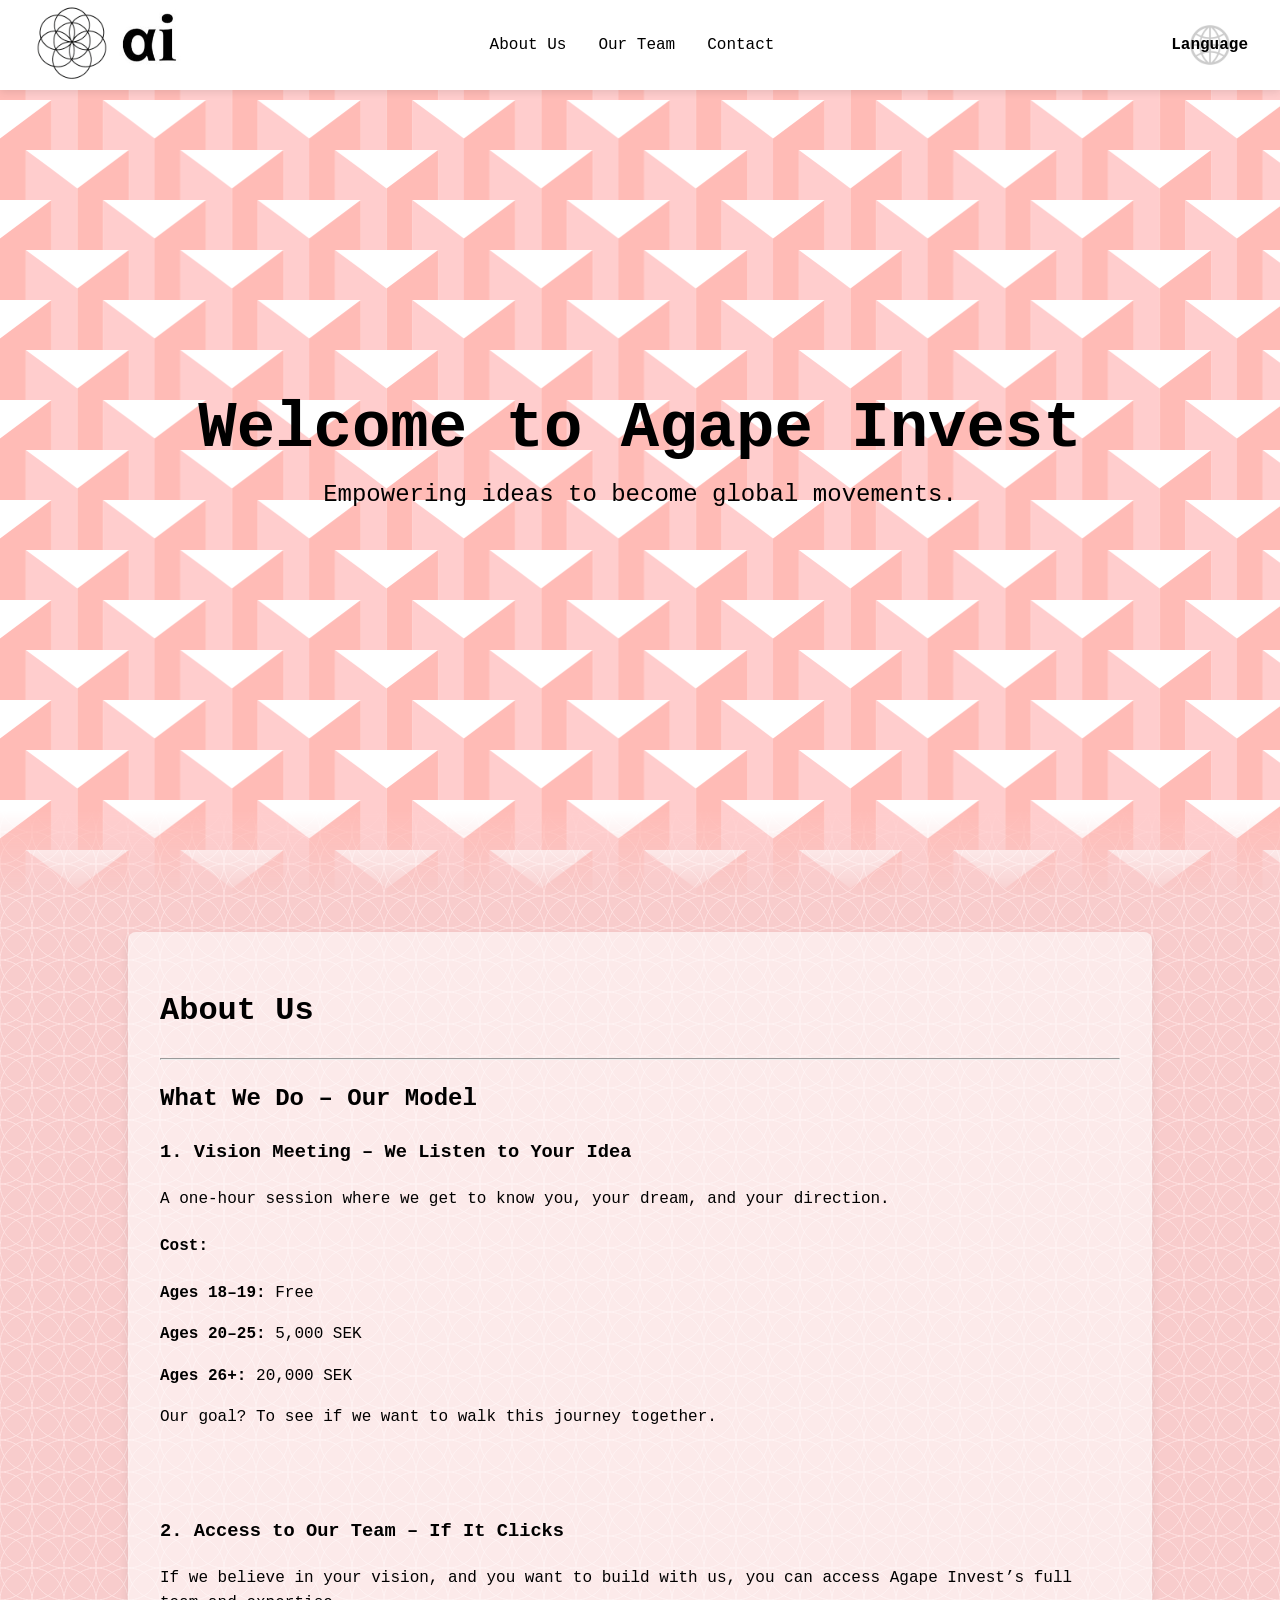
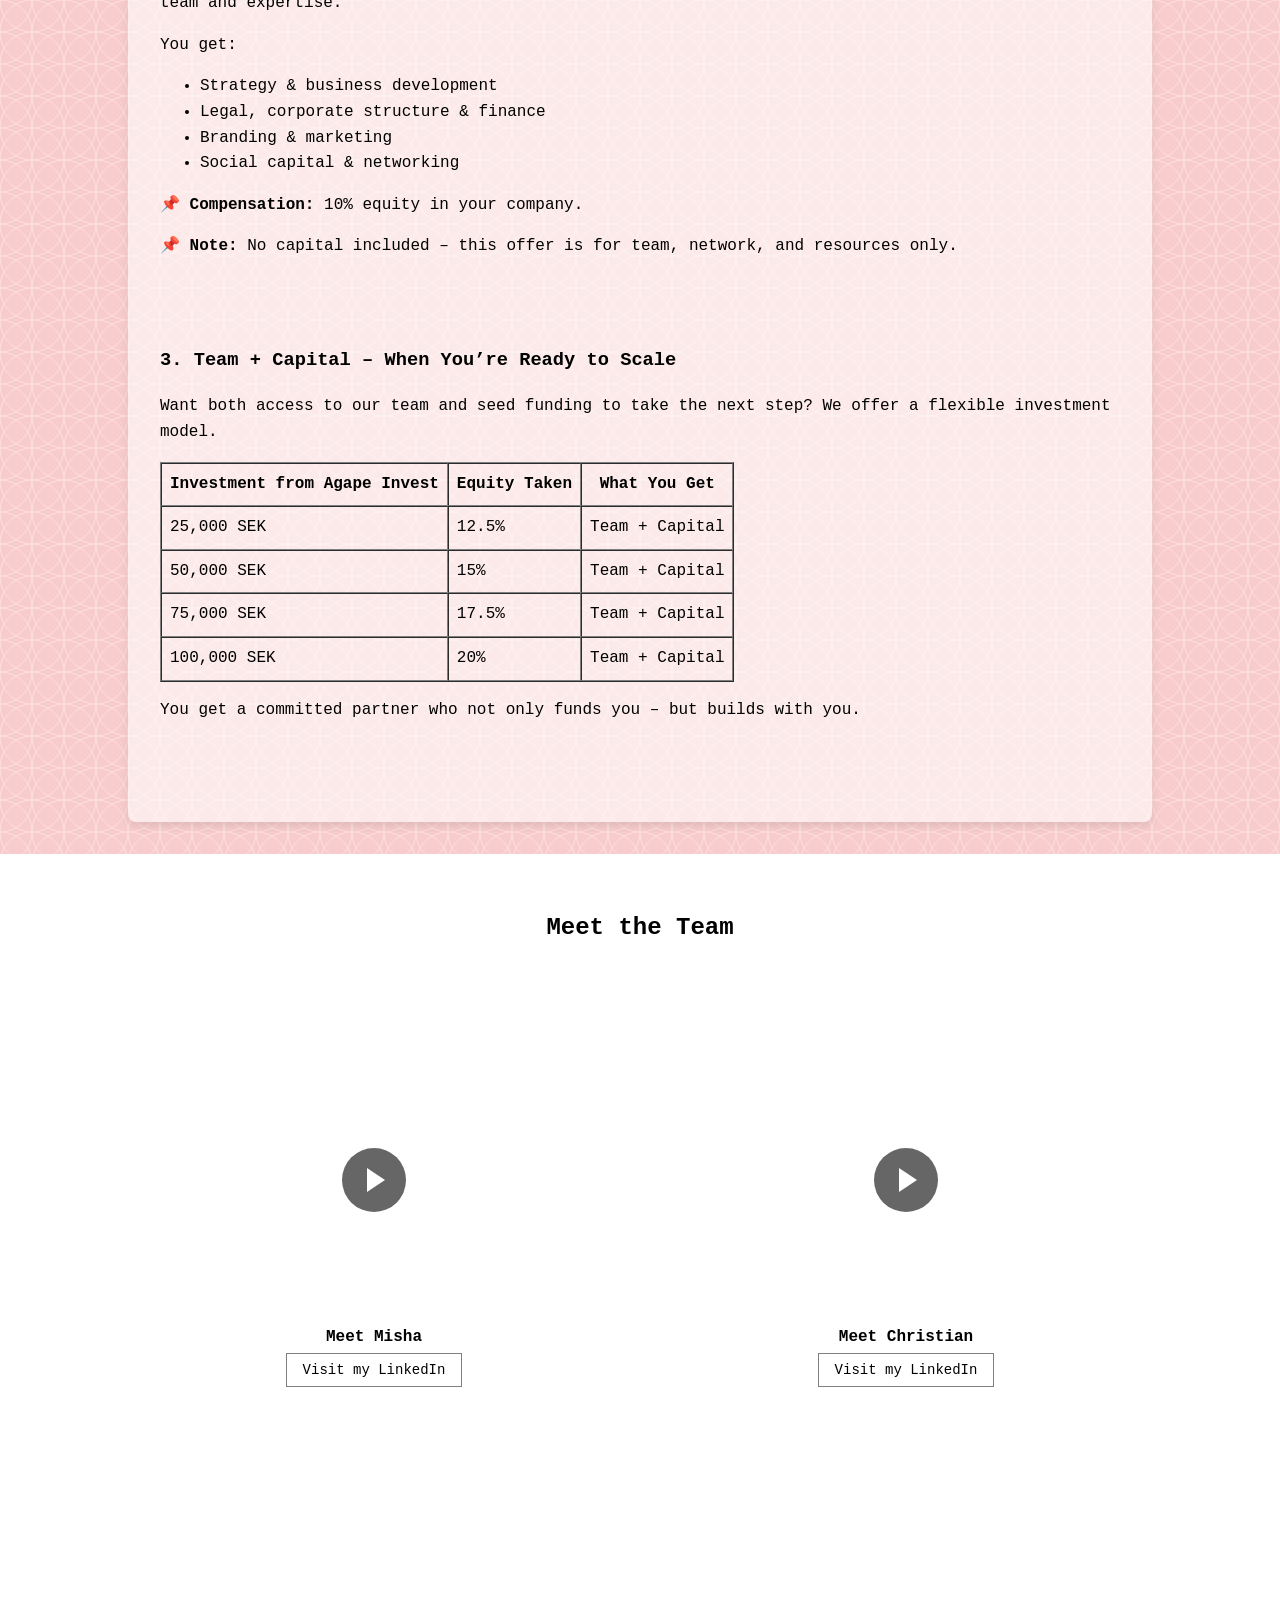
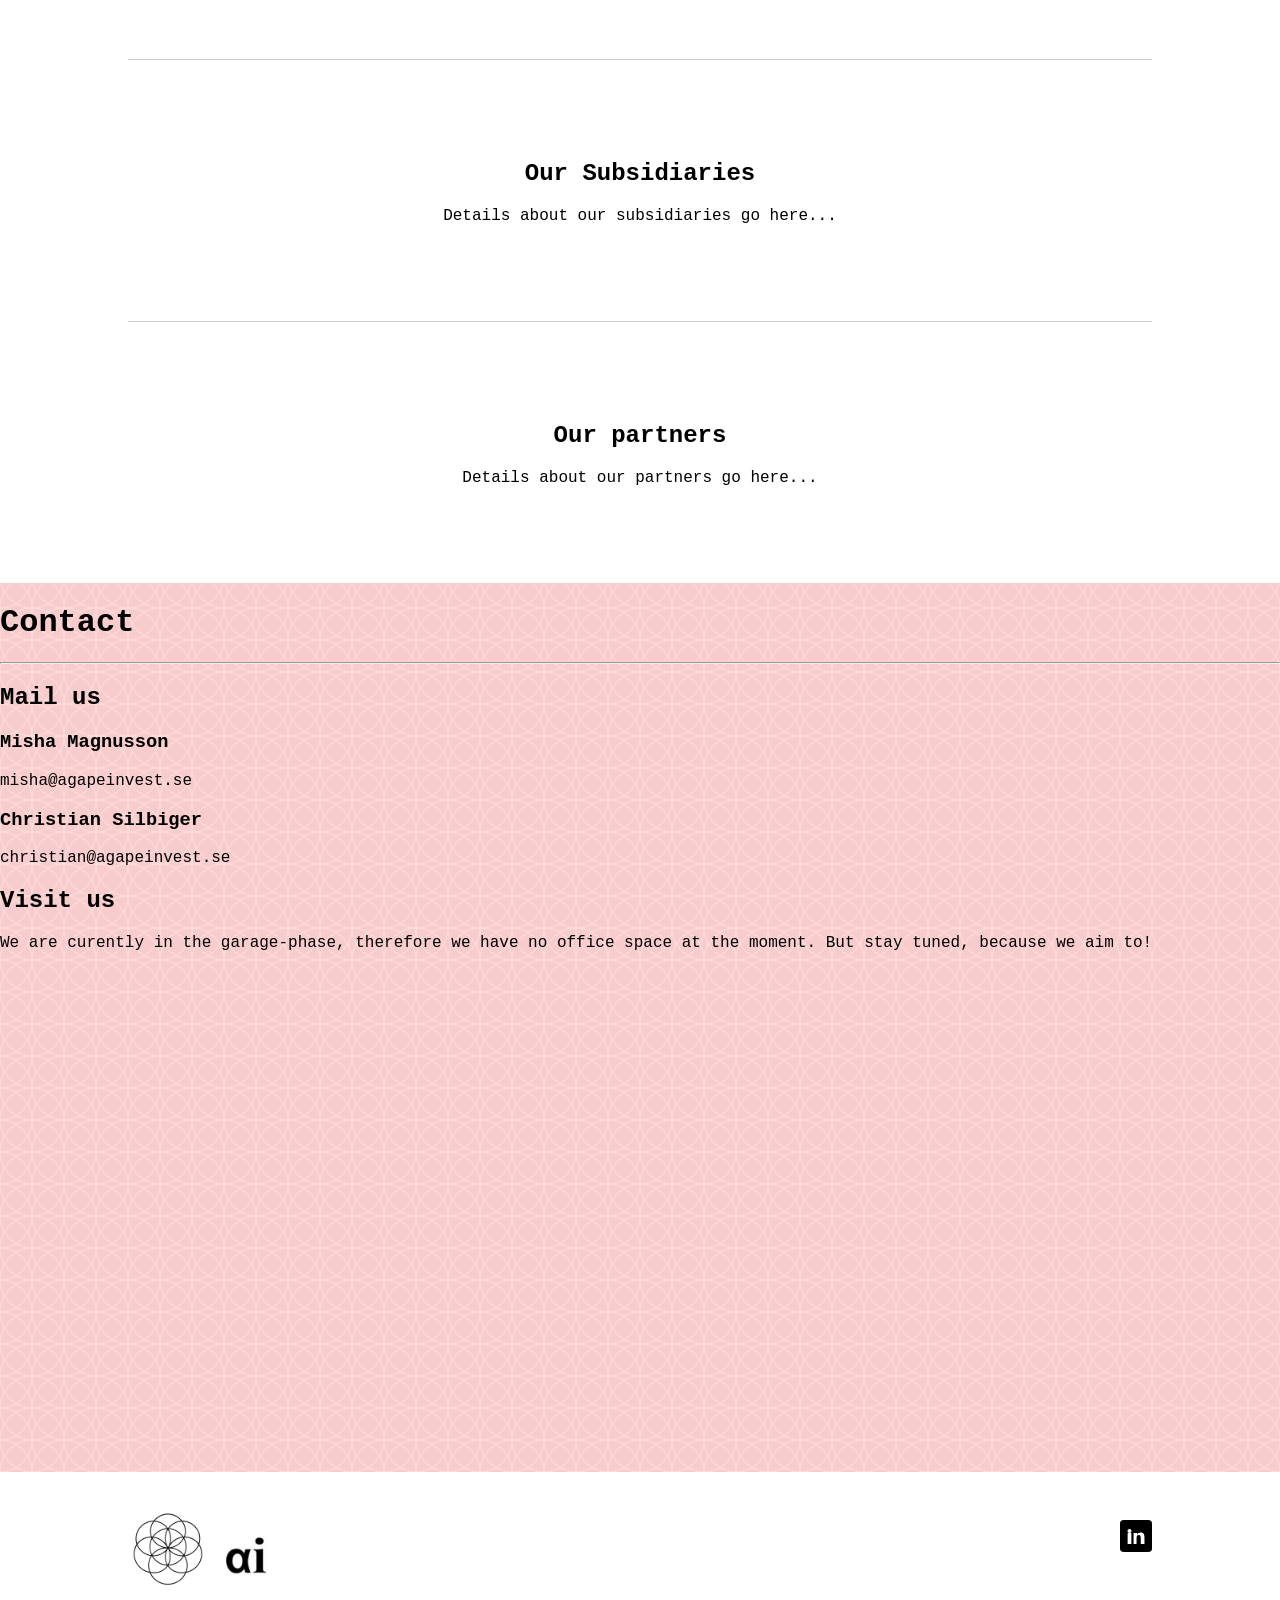
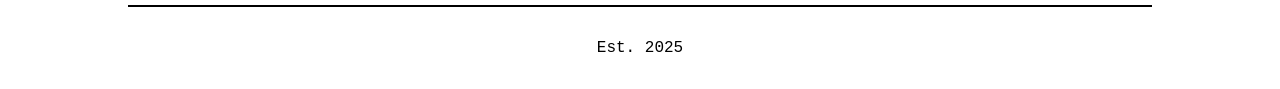
==== commit f7884fef: "yes" ====
--- a/index.html
+++ b/index.html
@@ -14,6 +14,7 @@
     <link rel="stylesheet" href="styles/our-team/our-team.css">
     <link rel="stylesheet" href="styles/our-team/videos.css">
     <link rel="stylesheet" href="styles/our-team/our-subsidiaries.css">
+    <link rel="stylesheet" href="styles/our-team/our-partners.css">
   </head>
   <body>
     <!--<header>Agape Invest</header>-->
@@ -212,7 +213,6 @@
     </div>
     <section id="our-team">
 
-      <br><br>
       <section id="meet-the-team">
         <h2 style="text-align: center;">Meet the Team</h2>
         <div class="team-container">
@@ -270,6 +270,12 @@
         <p>Details about our subsidiaries go here...</p>
       </section>
 
+      <hr class="tray-divider" />
+
+      <section id="our-partners" class="centered-partners-section">
+        <h2>Our partners</h2>
+        <p>Details about our partners go here...</p>
+      </section>
 
 
     </section>
--- a/styles/our-team/our-team.css
+++ b/styles/our-team/our-team.css
@@ -42,3 +42,9 @@
   background-color: #f0f0f0;
 }
 
+.tray-divider {
+  width: 80vw;
+  margin: 40px auto;
+  border: none;
+  border-top: 1px solid #ccc; /* thin gray line */
+}
--- a/styles/our-team/our-subsidiaries.css
+++ b/styles/our-team/our-subsidiaries.css
@@ -1,10 +1,3 @@
-.tray-divider {
-  width: 80vw;
-  margin: 40px auto;
-  border: none;
-  border-top: 1px solid #ccc; /* thin gray line */
-}
-
 .centered-subsidiaries-section {
   text-align: center;
   width: 80vw;
--- a/styles/our-team/our-partners.css
+++ b/styles/our-team/our-partners.css
@@ -0,0 +1,6 @@
+.centered-partners-section {
+  text-align: center;
+  width: 80vw;
+  margin: 0 auto;
+  padding: 40px 0;
+}
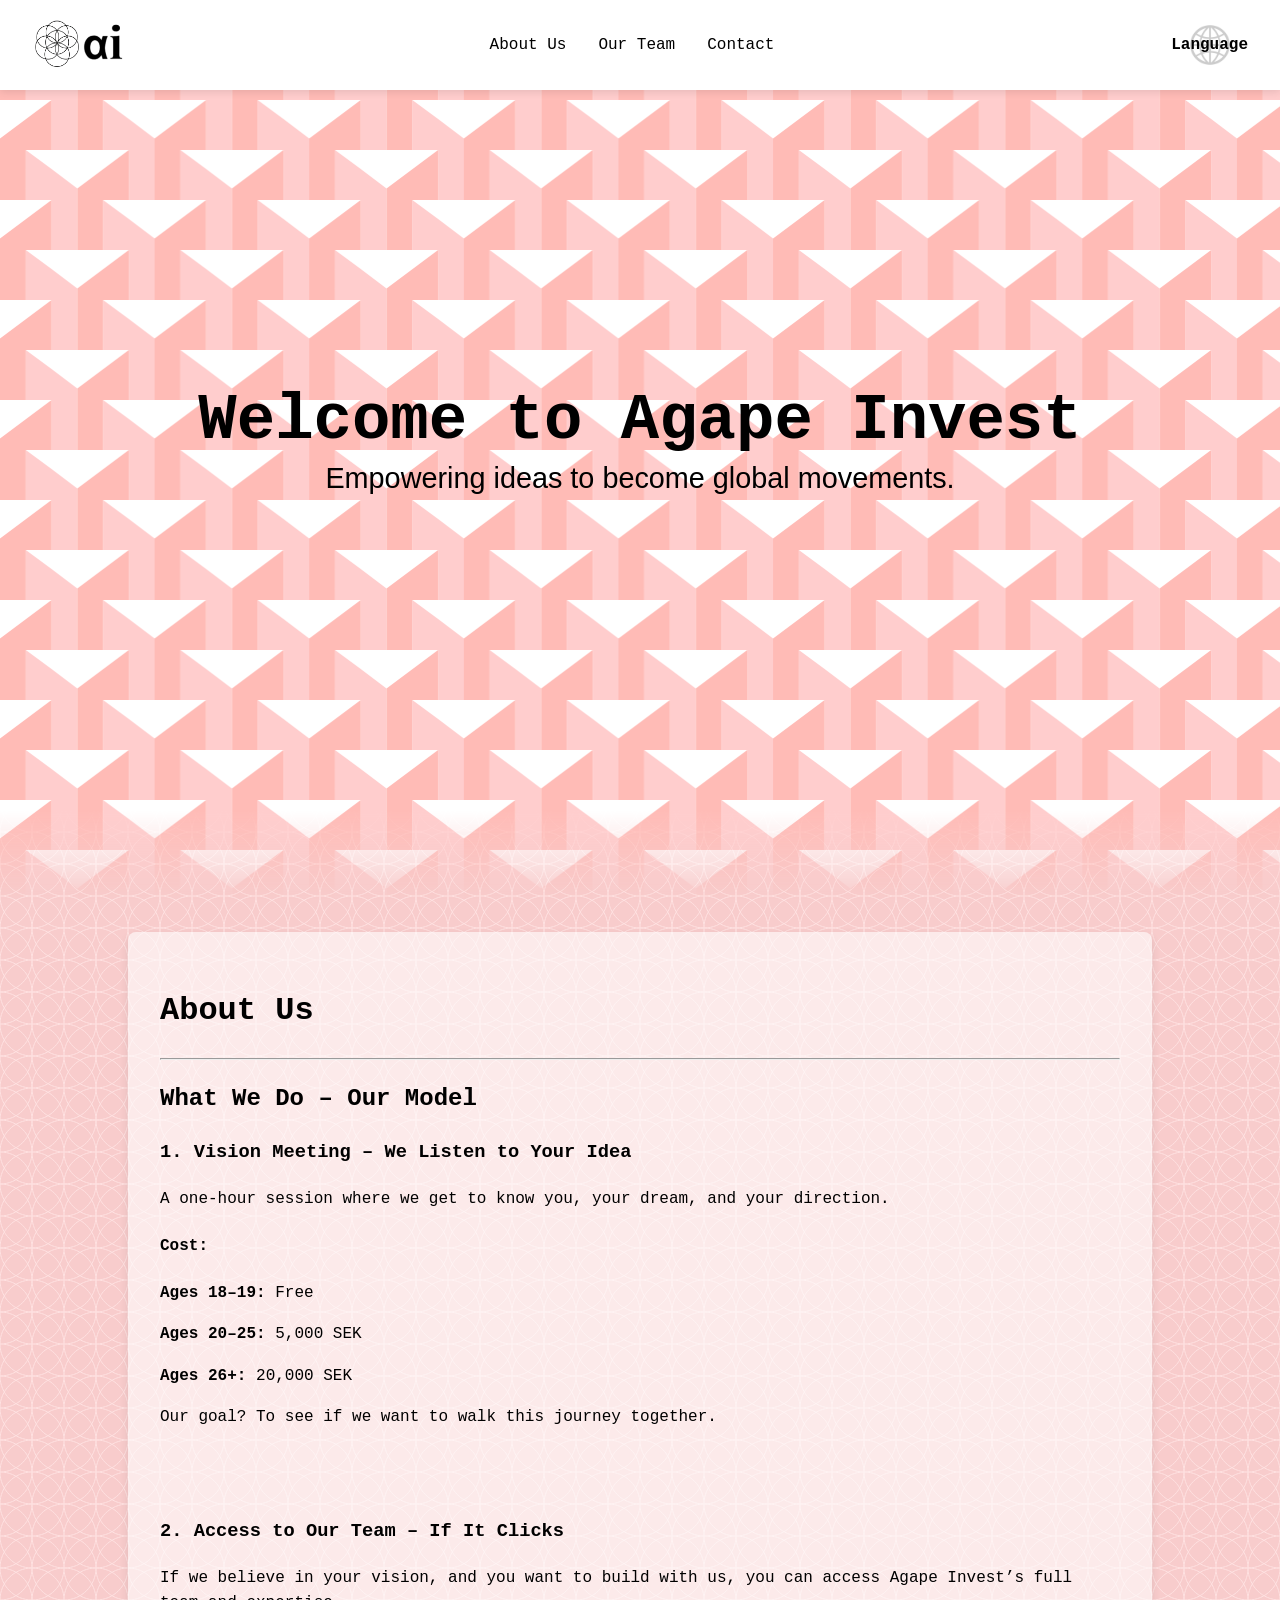
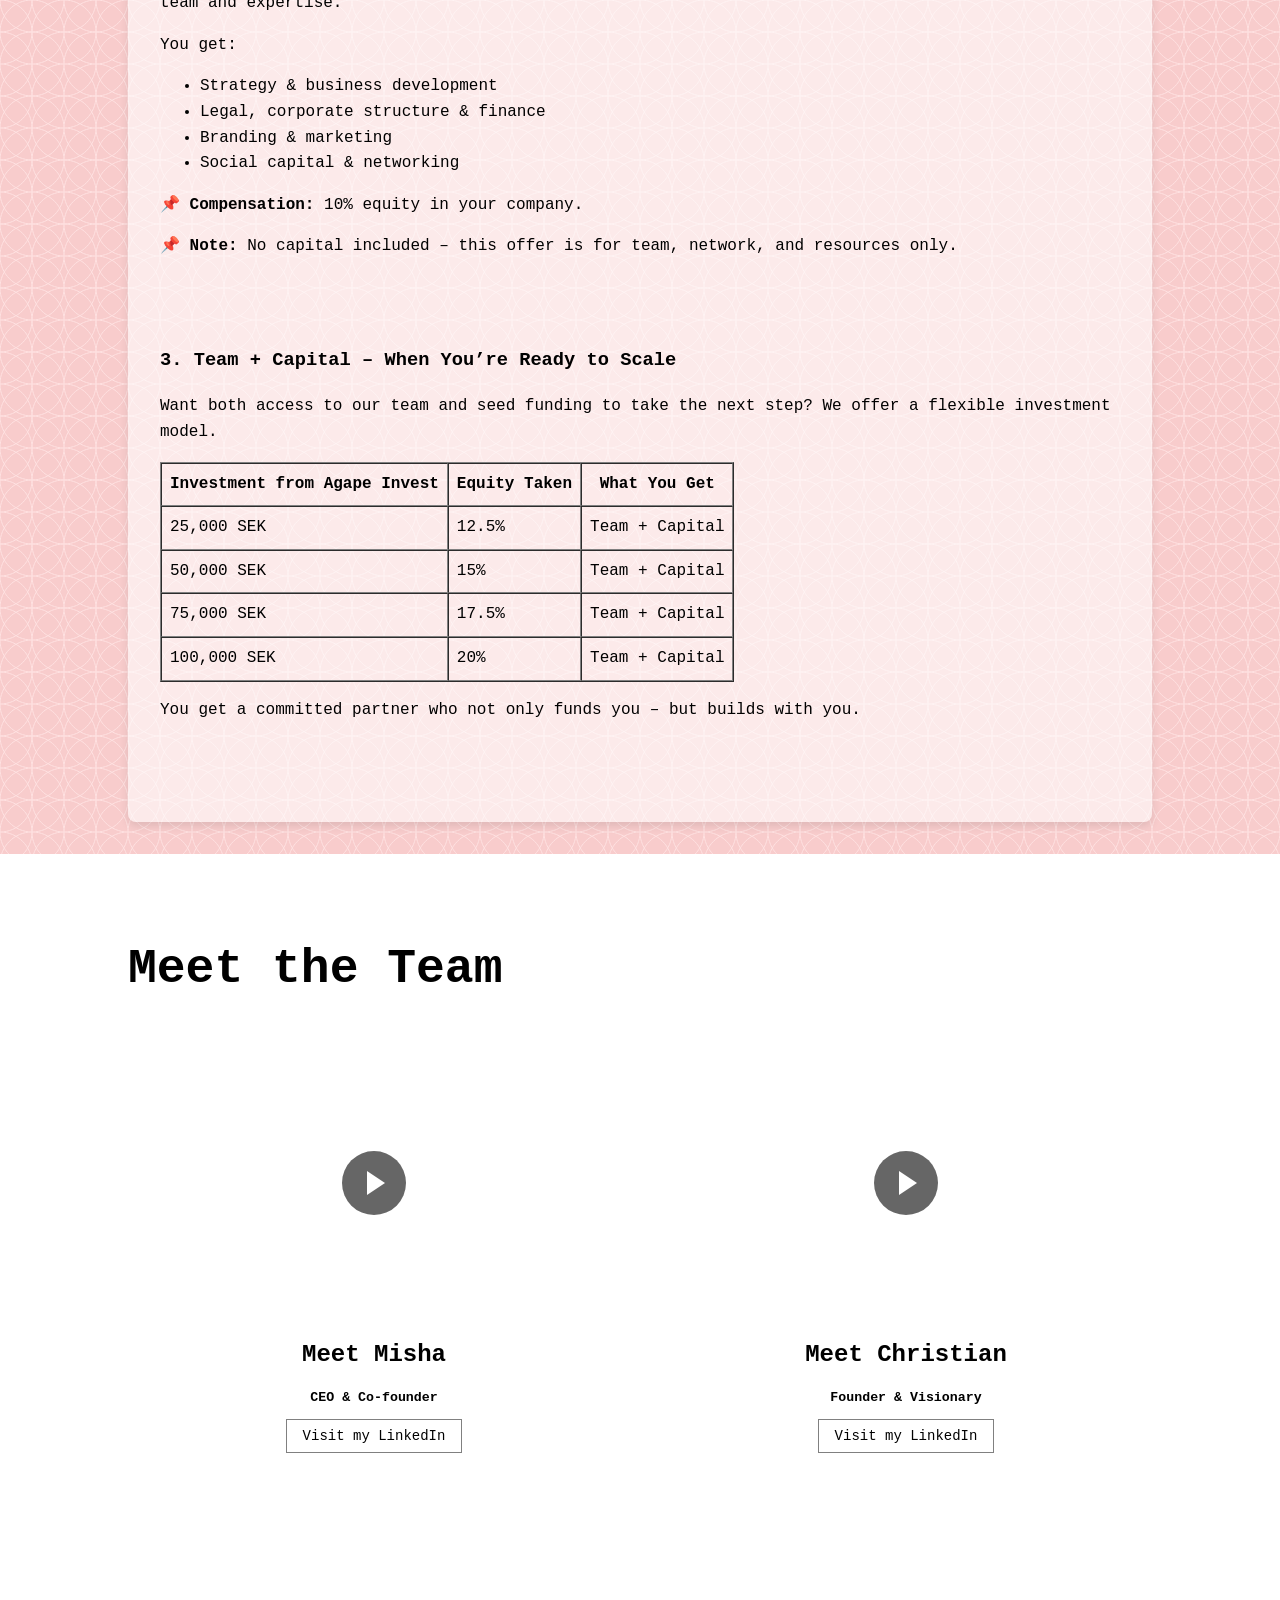
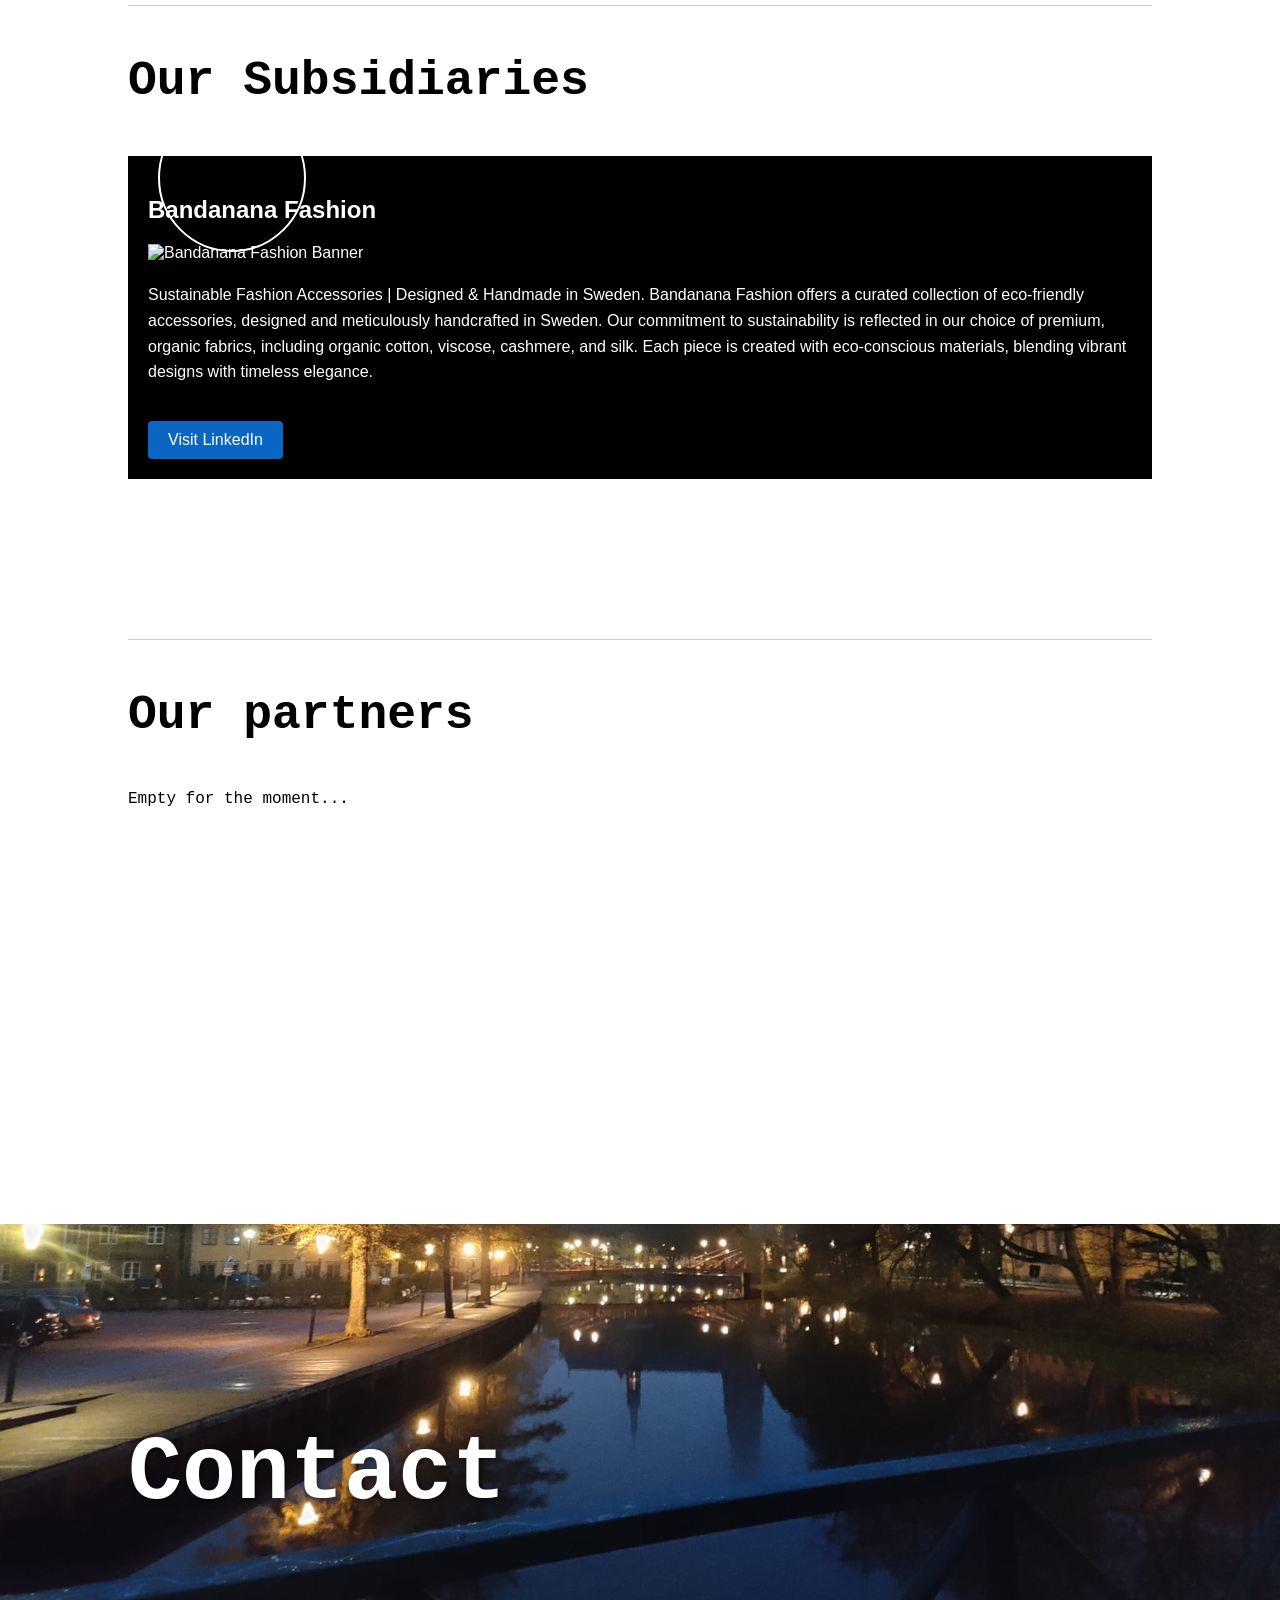
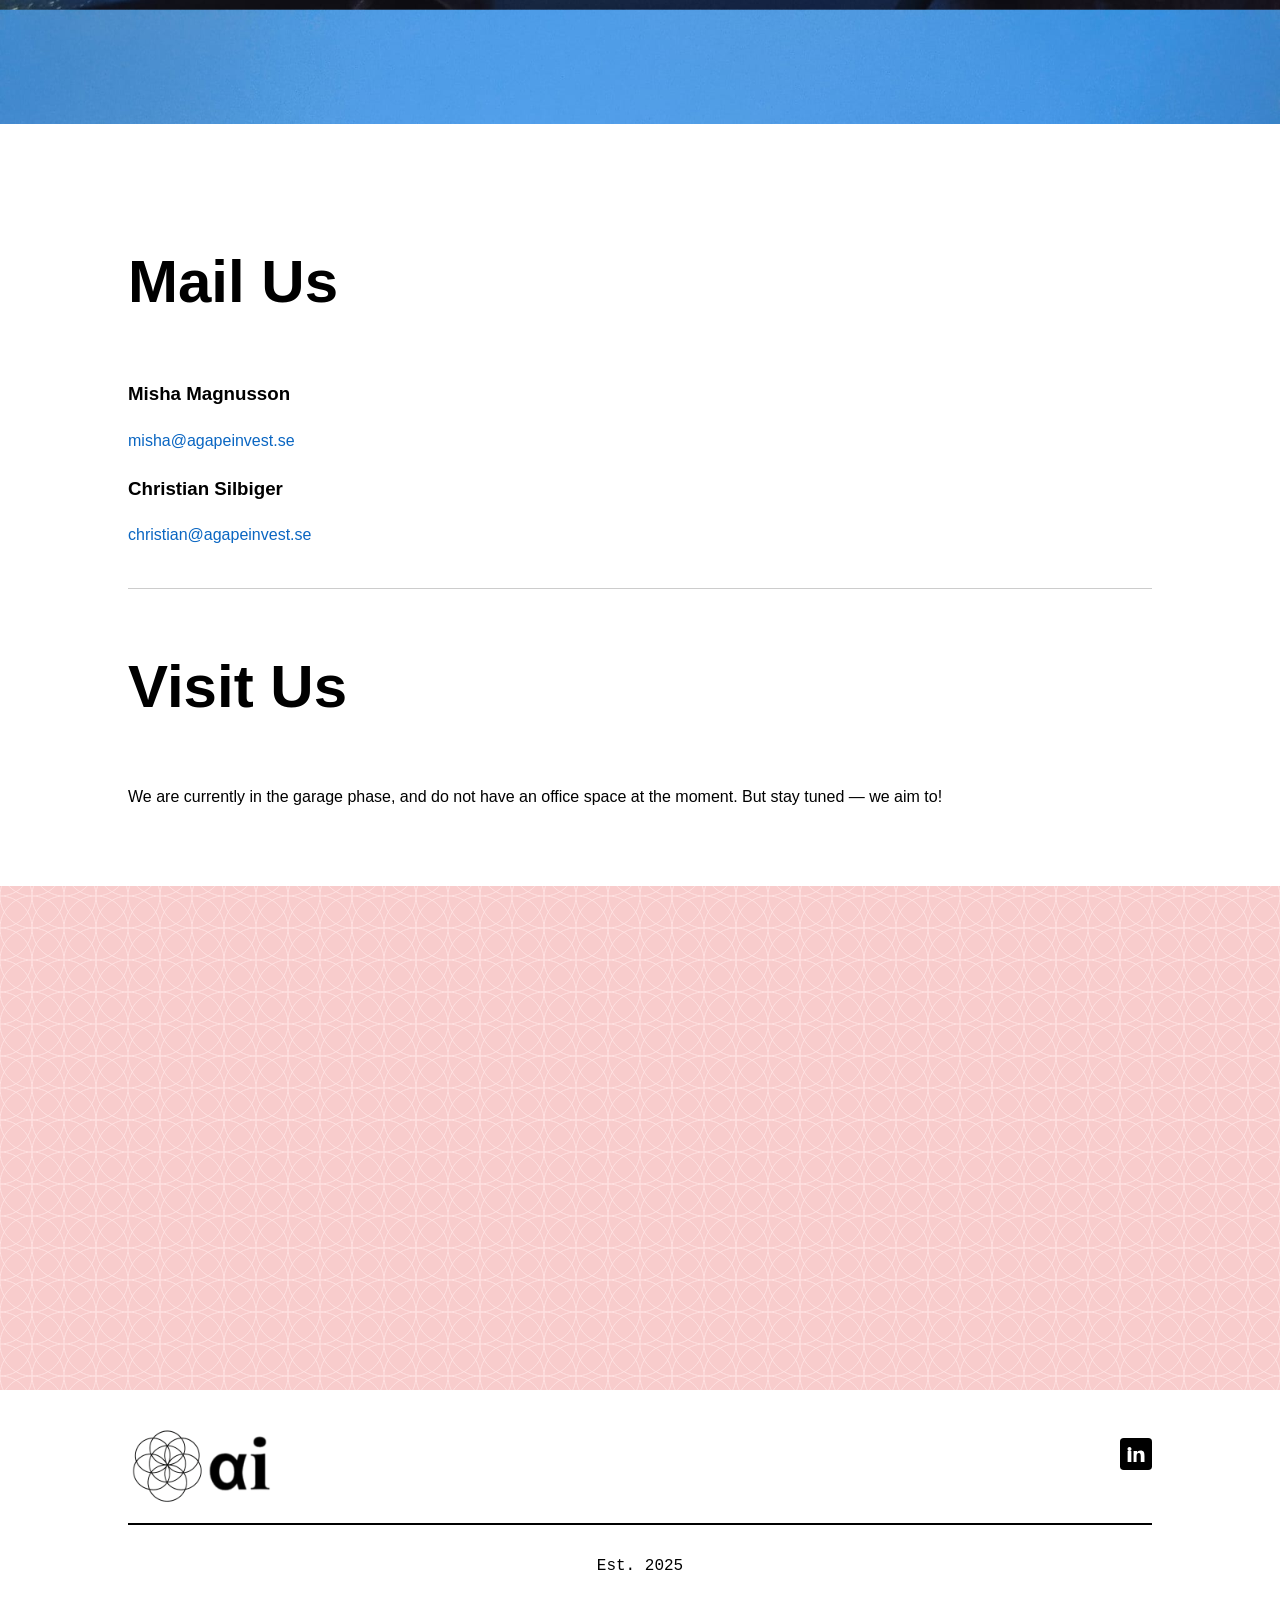
==== commit 7ffc4fca: "hero yeaa" ====
--- a/index.html
+++ b/index.html
@@ -15,6 +15,7 @@
     <link rel="stylesheet" href="styles/our-team/videos.css">
     <link rel="stylesheet" href="styles/our-team/our-subsidiaries.css">
     <link rel="stylesheet" href="styles/our-team/our-partners.css">
+    <link rel="stylesheet" href="styles/our-team/contact.css">
   </head>
   <body>
     <!--<header>Agape Invest</header>-->
@@ -22,8 +23,7 @@
       <nav id="nav">
         <div class="nav-images">
           <a href="#home" class="no-style">
-            <img id="seed-img" src="images/seed.png" class="nav-logo">
-            <img src="images/ai.jpeg" class="nav-logo">
+            <img id="seed-img" src="images/seedai.png" class="nav-logo">
           </a>
         </div>
         <div class="nav-links">
@@ -64,7 +64,7 @@
               <a href="#contact" class="nav-item">Contact</a>
               <div class="menu">
                 <div class="list">
-                  <a href="">Contact us</a>
+                  <a href="">Mail us</a>
                   <a href="">Visit us</a>
                 </div>
               </div>
@@ -119,7 +119,9 @@
       <!-- <img src="images/seed.png" class="hero-bg" id="hero-bg" alt="Background Image" /> -->
       <div class="hero-content">
         <h1>Welcome to Agape Invest</h1>
-        <p>Empowering ideas to become global movements.</p>
+        <p id="hero-text" class="typing-paragraph">
+          <span id="hero-line"></span>
+        </p>
       </div>
     </section>
 
@@ -214,7 +216,7 @@
     <section id="our-team">
 
       <section id="meet-the-team">
-        <h2 style="text-align: center;">Meet the Team</h2>
+        <h1>Meet the Team</h1>
         <div class="team-container">
           <div class="team-member">
             <div class="video-wrapper">
@@ -228,12 +230,13 @@
               </div>
             </div>
 
-            <p>Meet Misha</p>
+            <h2>Meet Misha</h2>
+            <h5>CEO & Co-founder</h5>
             <a 
               href="https://www.linkedin.com/in/misha-magnusson/" 
               target="_blank" 
               rel="noopener noreferrer"
-              class="linkedin-button">
+              class="my-linkedin-button">
               Visit my LinkedIn
             </a>
           </div>
@@ -251,58 +254,90 @@
               
 
             </div>
-            <p>Meet Christian</p>
+            <h2>Meet Christian</h2>
+            <h5>Founder & Visionary</h5>
             <a 
               href="https://www.linkedin.com/in/christian-c-silbiger-104395300/" 
               target="_blank" 
               rel="noopener noreferrer"
-              class="linkedin-button">
+              class="my-linkedin-button">
               Visit my LinkedIn
             </a>
           </div>
         </div>
       </section>
 
+      <hr class="tray-divider"/>
+
+      <section id="our-subsidiaries">
+        <h1>Our Subsidiaries</h1>
+          <div class="subsidiaries-container">
+          <div class="subsidiary-member">
+            <h2>Bandanana Fashion</h2>
+            <div class="banner-container">
+              <img src="https://media.licdn.com/dms/image/v2/D4E3DAQGY0_gF3sNJtQ/image-scale_191_1128/B4EZbkVwMvGkAc-/0/1747587651090/bandanana_fashion_cover?e=1749643200&v=beta&t=gt-DUryI7_pTdpTUEeHLd0-GWGGUbxZAPQbKTUPE7W4" alt="Bandanana Fashion Banner" class="banner-image">
+              <img src="https://media.licdn.com/dms/image/v2/D4E0BAQEj2wF5Yu1WlQ/company-logo_200_200/B4EZbmSu.9HAAI-/0/1747620393783?e=1754524800&v=beta&t=8MTlCr7wx345Im-RK-vePIahqhZpPleBPj4eEZo8wAA" alt="Bandanana Fashion Logo" class="profile-image">
+            </div>
+            <p>
+              Sustainable Fashion Accessories | Designed & Handmade in Sweden. Bandanana Fashion offers a curated collection of eco-friendly accessories, designed and meticulously handcrafted in Sweden. Our commitment to sustainability is reflected in our choice of premium, organic fabrics, including organic cotton, viscose, cashmere, and silk. Each piece is created with eco-conscious materials, blending vibrant designs with timeless elegance.
+            </p>
+            <a href="https://www.linkedin.com/company/bandanana-fashion/" target="_blank" class="linkedin-button">Visit LinkedIn</a>
+          </div>
+        </div>
+      </section>
+
       <hr class="tray-divider" />
 
-      <section id="our-subsidiaries" class="centered-subsidiaries-section">
-        <h2>Our Subsidiaries</h2>
-        <p>Details about our subsidiaries go here...</p>
-      </section>
-
-      <hr class="tray-divider" />
-
-      <section id="our-partners" class="centered-partners-section">
-        <h2>Our partners</h2>
-        <p>Details about our partners go here...</p>
+      <section id="our-partners">
+        <h1>Our partners</h1>
+        <p class="our-team-paragraph">Empty for the moment...</p>
       </section>
 
 
     </section>
 
-    <h1 id="contact">Contact</h1>
-    <hr>
-    <h2 id="mail-us">Mail us</h1>
-
-    <h3>Misha Magnusson</h3>
-    <p>misha@agapeinvest.se</p>
-    <h3>Christian Silbiger</h3>
-    <p>christian@agapeinvest.se</p>
-    <h2 id="visit-us">Visit us</h1>
-    <p>We are curently in the garage-phase, therefore we have no office space at the moment. But stay tuned, because we aim to!</p>
+    <section id="contact-banner">
+      <h1>Contact</h1>
+    </section>
+
+    <section id="contact">
+      <div class="contact-wrapper">
+
+        <h2 id="mail-us">Mail Us</h2>
+
+        <div class="contact-person">
+          <h3>Misha Magnusson</h3>
+          <p><a href="mailto:misha@agapeinvest.se">misha@agapeinvest.se</a></p>
+        </div>
+
+        <div class="contact-person">
+          <h3>Christian Silbiger</h3>
+          <p><a href="mailto:christian@agapeinvest.se">christian@agapeinvest.se</a></p>
+        </div>
+
+        <hr class="tray-divider"/>
+
+        <h2 id="visit-us">Visit Us</h2>
+        <p>
+          We are currently in the garage phase, and do not have an office space at the moment. 
+          But stay tuned — we aim to!
+        </p>
+      </div>
+    </section>
+
     <br><br><br><br><br><br><br><br><br><br><br><br><br><br><br><br><br><br><br><br><br><br><br><br><br><br><br><br>
 
 
     <script src="scripts/script.js"></script>
     <script src="scripts/highlight-on-click.js"></script>
     <script src="scripts/video-thumnails.js"></script>
+    <script src="scripts/hero.js"></script>
 
     <footer class="footer">
 
       <div class="footer-bar">
         <div class="footer-logo">
-          <img src="images/seed.png" height="80px">
-          <img src="images/ai.jpeg" height="60px">
+          <img src="images/seedai.png" height="80px">
         </div>
 
         <a href="https://www.linkedin.com/company/agape-invest/" target="_blank" class="linkedin-icon" aria-label="LinkedIn">
--- a/styles/style.css
+++ b/styles/style.css
@@ -40,48 +40,6 @@
 }
 /*cards */
 
-.flag-card {
-  flex: 1 1 calc(33.333% - 1rem);
-  background-color: white;
-  padding: 1rem;
-  box-shadow: 0 0 5px rgba(0,0,0,0.1);
-  box-sizing: border-box;
-  text-align: center;
-  border-radius: 8px;
-}
-.selected-flag-card {
-  flex: 1 1 calc(33.333% - 1rem);
-  background-color: rgb(255, 255, 255);
-  padding: 1rem;
-  border: solid green;
-  box-shadow: 0 0 5px rgba(0,0,0,0.1);
-  box-sizing: border-box;
-  text-align: center;
-  border-radius: 8px;
-}
-
-.card img {
-  width: 100%; /* The image will take up 100% of the image-frame */
-  height: 100%; /* The image will take up 100% of the image-frame height */
-  object-fit: cover; /* Ensures the image covers the entire area */
-  transition: transform 0.3s ease;
-  transform: scale(1.0); /* Zoom in more on hover */
-}
-
-.card:hover .image-frame img {
-  transform: scale(1.1); /* Zoom in more on hover */
-}
-
-.card a {
-  display: inline-block;
-  margin-top: 0.5rem;
-  color: #34623F;
-  text-decoration: none;
-}
-
-.card a:hover {
-  text-decoration: underline;
-}
 
 
 @keyframes shine {
--- a/styles/navbar/navbar.css
+++ b/styles/navbar/navbar.css
@@ -58,7 +58,6 @@
 
 .nav-logo {
   width: 8vw;              /* Responsive width relative to viewport */
-  max-width: 80px;         /* Optional: limit max size */
   height: auto;            /* Maintain aspect ratio */
   object-fit: contain;     /* Keeps image proportional */
 }
--- a/styles/hero.css
+++ b/styles/hero.css
@@ -30,18 +30,39 @@
   z-index: 1;
   padding: 1rem 2rem;
 }
-.hero-content p {
-  font-size: 1.5rem;
-  margin: 0 auto;
-}
 
 .hero-content h1 {
   font-size: 4rem;
   margin: 0;
 }
 
-.hero-content p {
-  font-size: 1.5rem;
+/* fade in text */
+.typing-paragraph {
   margin-top: 1rem;
-  max-width: 700px;
-}+  width: 100%;
+  max-width: 800px;
+  min-height: 2em;
+  font-size: 1.8em;
+  font-family: Arial, sans-serif;
+  line-height: 1.5;
+  color: black;
+  text-align: center;           /* Center the text inside the paragraph */
+  margin: 0 auto;               /* Center the paragraph block itself */
+}
+
+.word {
+  opacity: 0;
+  display: inline;
+  animation: fadeIn 0.4s ease forwards;
+}
+
+.word::after {
+  content: " ";
+}
+
+@keyframes fadeIn {
+  to {
+    opacity: 1;
+  }
+}
+
--- a/styles/our-team/our-team.css
+++ b/styles/our-team/our-team.css
@@ -1,6 +1,16 @@
 #our-team {
   background-color: white;
-  padding: 40px 0;
+  padding-top: 40px;
+  padding-bottom: 400px;
+}
+
+#our-team h1 {
+  margin-left: 10%;
+  font-size: 3rem;
+}
+
+.our-team-paragraph {
+  margin-left: 10%;
 }
 
 .team-container {
@@ -9,8 +19,7 @@
   display: grid;
   grid-template-columns: repeat(2, 1fr);
   gap: 40px;
-  padding-top: 5rem;
-  padding-bottom: 15rem;
+  padding-bottom: 120px;
 }
 
 .team-member {
@@ -19,7 +28,6 @@
 
 .team-member iframe {
   width: 100%;
-  height: 200px;
   border: none;
 }
 
@@ -28,7 +36,16 @@
   font-weight: bold;
 }
 
-.linkedin-button {
+.tray-divider {
+  width: 80vw;
+  margin: 40px auto;
+  border: none;
+  border-top: 1px solid #ccc; /* thin gray line */
+}
+
+/* likedin buttons */
+
+.my-linkedin-button {
   border: 1px solid gray;
   background: none;
   padding: 8px 16px;
@@ -38,13 +55,6 @@
   color: inherit;
 }
 
-.linkedin-button:hover {
+.my-linkedin-button:hover {
   background-color: #f0f0f0;
-}
-
-.tray-divider {
-  width: 80vw;
-  margin: 40px auto;
-  border: none;
-  border-top: 1px solid #ccc; /* thin gray line */
-}
+}
--- a/styles/our-team/our-subsidiaries.css
+++ b/styles/our-team/our-subsidiaries.css
@@ -1,6 +1,61 @@
-.centered-subsidiaries-section {
-  text-align: center;
+.subsidiaries-container {
   width: 80vw;
   margin: 0 auto;
-  padding: 40px 0;
+  display: flex;
+  justify-content: center;
+  padding-bottom: 120px;
 }
+
+.subsidiary-member {
+  background-color: rgb(0, 0, 0);
+  color: white;
+  padding: 20px;
+  width: 80vw;
+  position: relative;
+  font-family: Arial, sans-serif;
+}
+
+.subsidiary-member h2 {
+  margin-bottom: 20px;
+}
+
+.banner-container {
+  position: relative;
+  width: 100%;
+  height: auto;
+}
+
+.banner-image {
+  width: 100%;
+  height: auto;
+  display: block;
+}
+
+.profile-image {
+  position: absolute;
+  bottom: 10px;
+  left: 10px;
+  width: 9rem;
+  height: 9rem;
+  border-radius: 50%;
+  border: 2px solid white;
+}
+
+.subsidiary-member p {
+  margin-top: 20px;
+  line-height: 1.6;
+}
+
+.linkedin-button {
+  display: inline-block;
+  margin-top: 20px;
+  padding: 10px 20px;
+  background-color: #0a66c2;
+  color: white;
+  text-decoration: none;
+  border-radius: 4px;
+}
+
+.linkedin-button:hover {
+  background-color: #004182;
+}
--- a/styles/our-team/our-partners.css
+++ b/styles/our-team/our-partners.css
@@ -1,6 +1,6 @@
-.centered-partners-section {
+/* .centered-partners-section {
   text-align: center;
   width: 80vw;
   margin: 0 auto;
   padding: 40px 0;
-}
+} */
--- a/styles/our-team/contact.css
+++ b/styles/our-team/contact.css
@@ -0,0 +1,47 @@
+/* Banner Section */
+#contact-banner {
+  background-image: url("../../images/uppsala.jpeg");
+  background-size: cover;
+  background-position: center -575px;
+  align-content: center ;
+  width: 100%;
+  height: 500px;
+}
+
+#contact-banner h1 {
+  font-size: 90px;
+  color: white;
+  margin-left: 10%;
+  text-shadow: 2px 2px 6px rgba(0, 0, 0, 0.5); /* optional for readability */
+}
+
+/* Contact Content Section */
+#contact {
+  background-color: white;
+  padding: 60px 0;
+}
+
+.contact-wrapper {
+  width: 80%;
+  margin: 0 auto;
+  font-family: Arial, sans-serif;
+  line-height: 1.6;
+  color: black;
+}
+
+#contact h2 {
+  font-size: 60px;
+}
+
+.contact-person {
+  margin-bottom: 20px;
+}
+
+#contact a {
+  color: #0a66c2;
+  text-decoration: none;
+}
+
+#contact a:hover {
+  text-decoration: underline;
+}
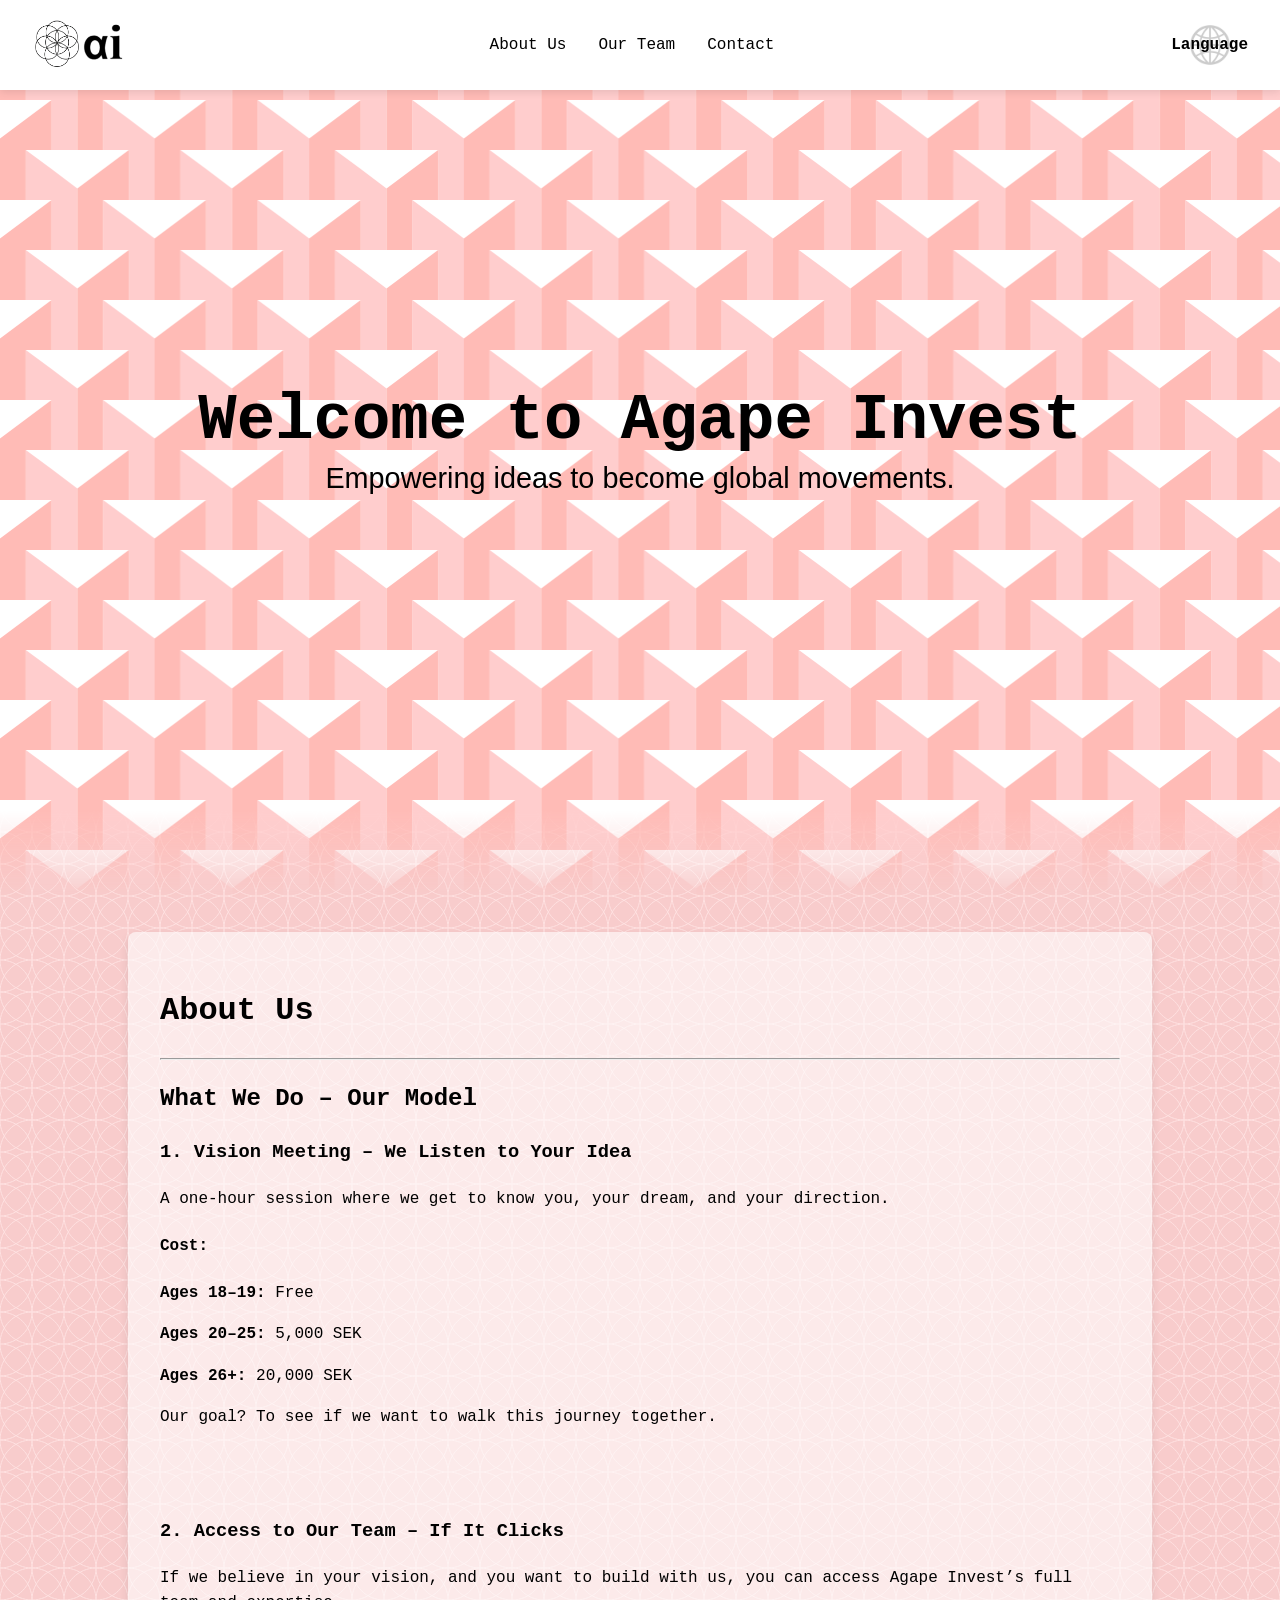
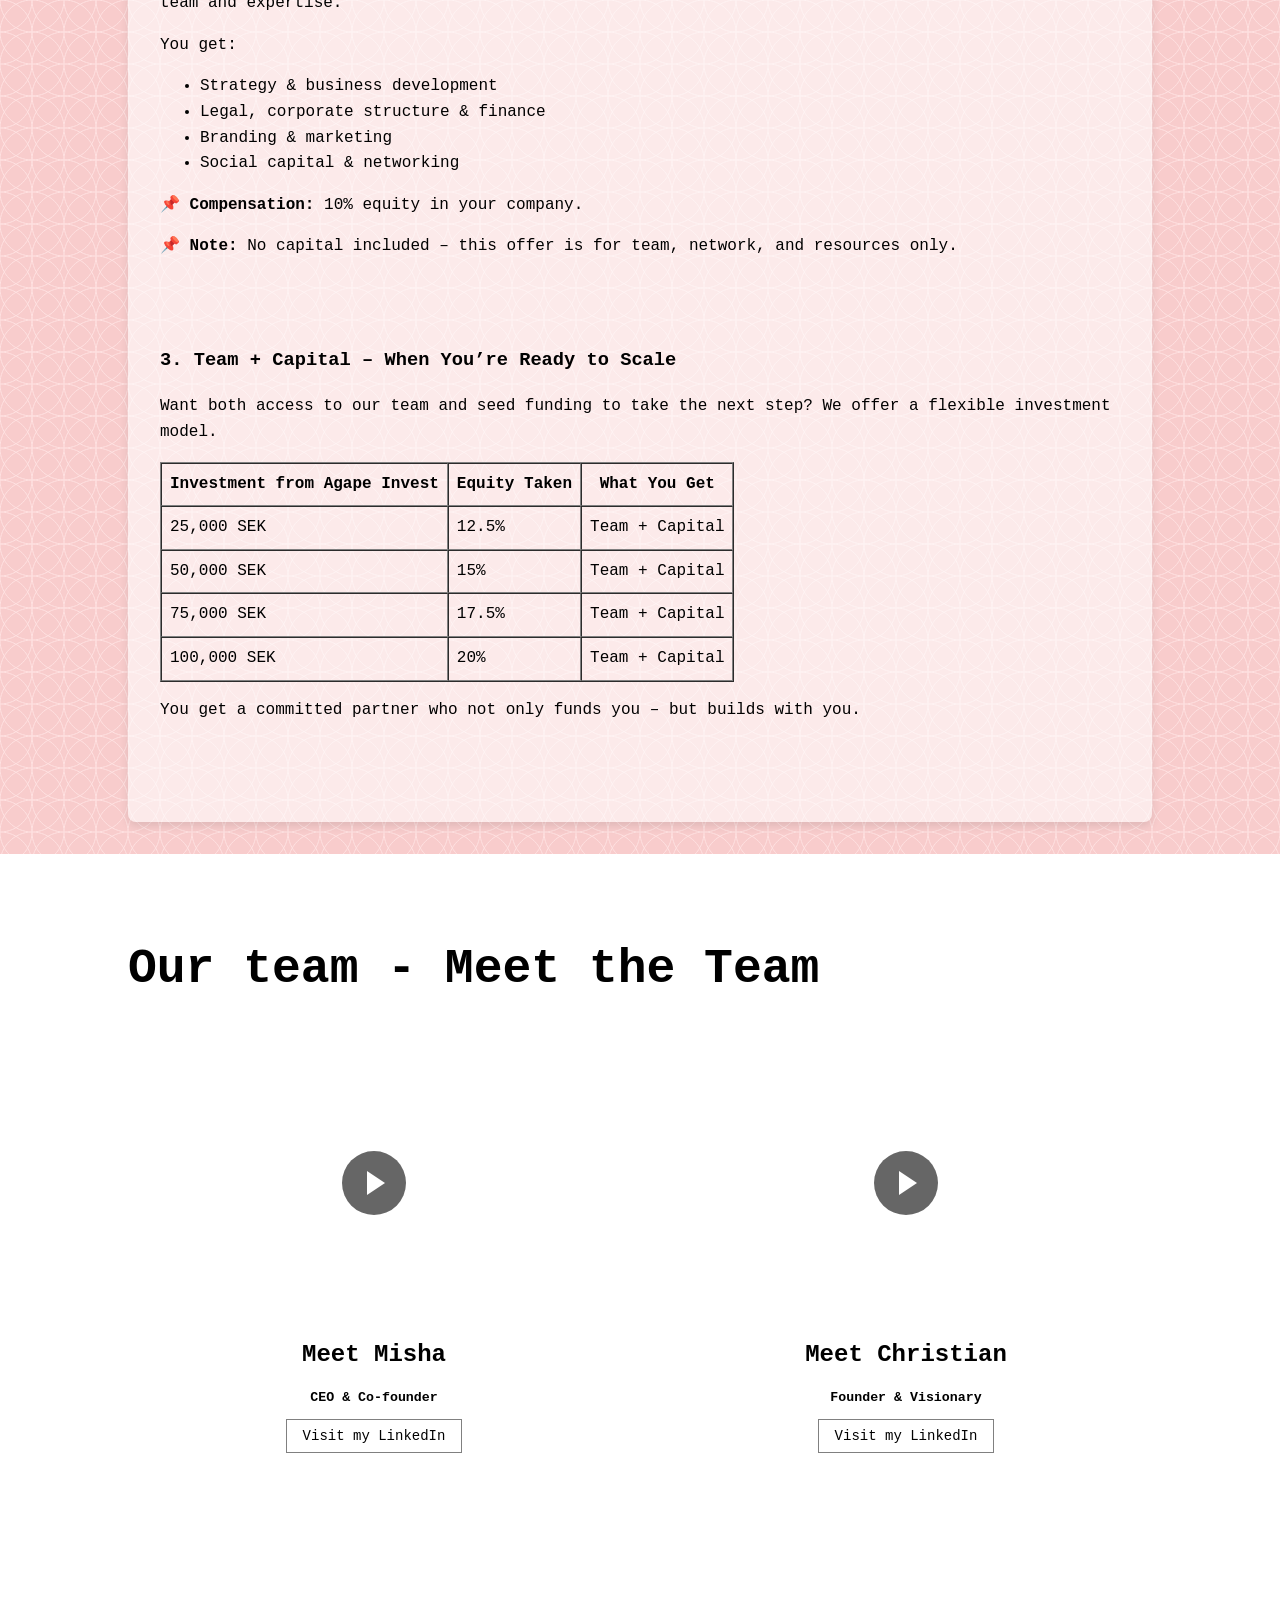
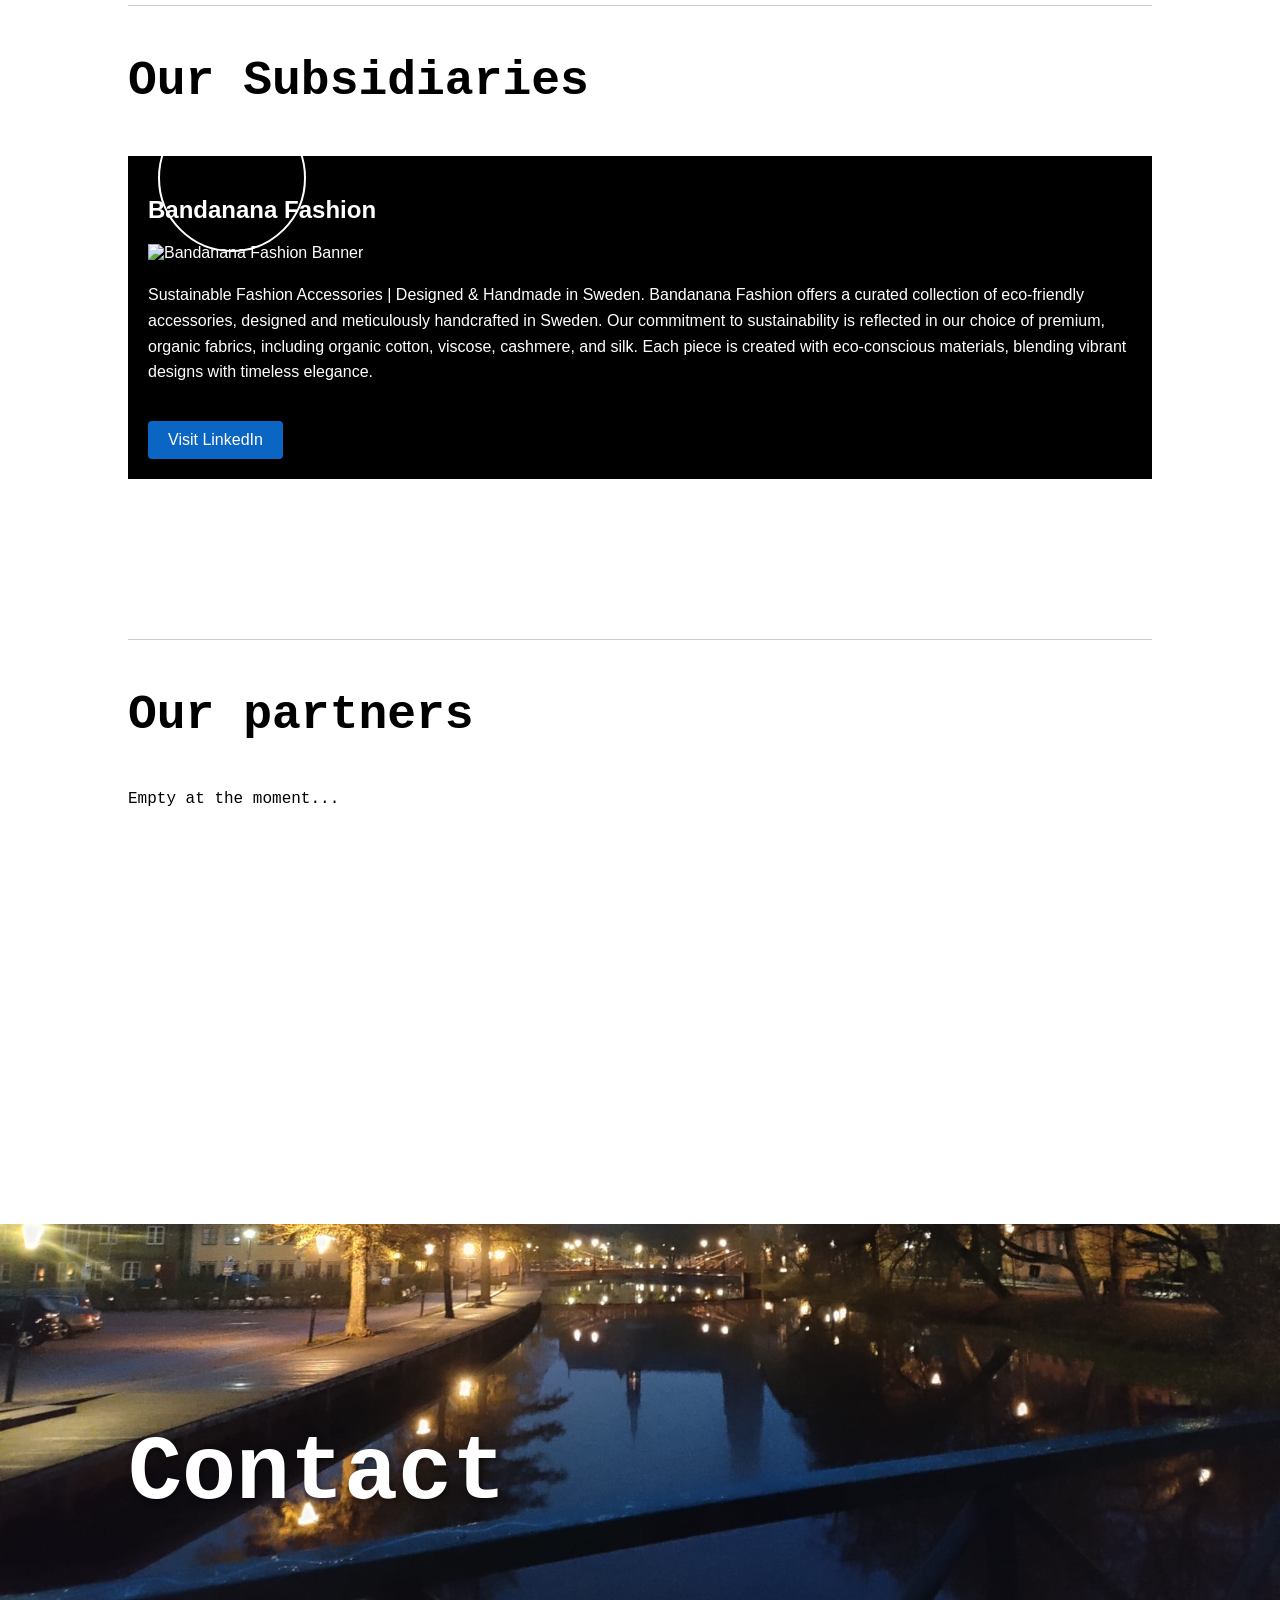
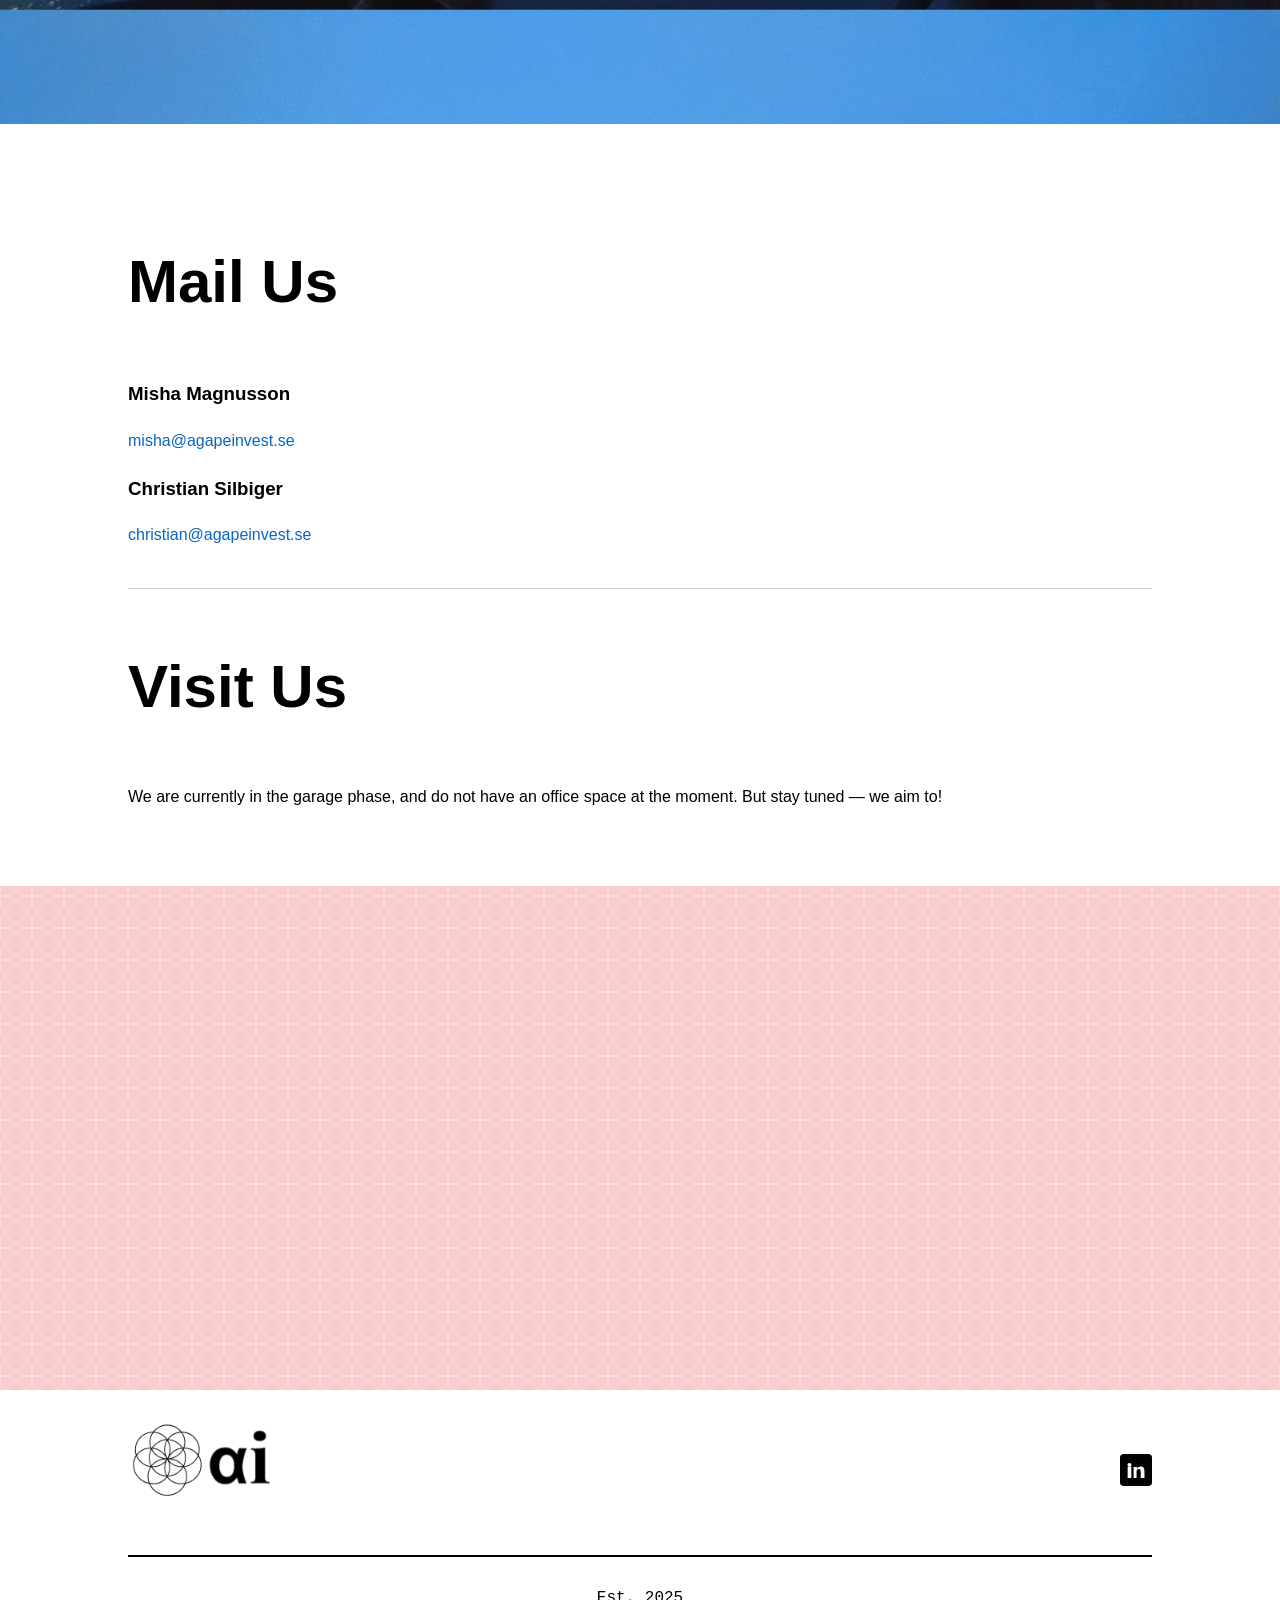
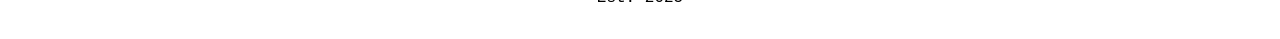
==== commit a94f01c7: "yey les goo, its done" ====
--- a/index.html
+++ b/index.html
@@ -22,7 +22,7 @@
     <div class="nav-wrapper">
       <nav id="nav">
         <div class="nav-images">
-          <a href="#home" class="no-style">
+          <a href="" class="no-style">
             <img id="seed-img" src="images/seedai.png" class="nav-logo">
           </a>
         </div>
@@ -51,7 +51,7 @@
                 <div class="list">
                   <a href="#meet-the-team">Meet the team</a>
                   <a href="#our-subsidiaries">Our subsidiaries</a>
-                  <a href="">Our partners</a>
+                  <a href="#our-partners">Our partners</a>
                 </div>
               </div>
 
@@ -64,8 +64,8 @@
               <a href="#contact" class="nav-item">Contact</a>
               <div class="menu">
                 <div class="list">
-                  <a href="">Mail us</a>
-                  <a href="">Visit us</a>
+                  <a href="#mail-us">Mail us</a>
+                  <a href="#visit-us">Visit us</a>
                 </div>
               </div>
 
@@ -78,23 +78,23 @@
             <a href="javascript:void(0);" class="language-link"> <img src="images/language.png" alt="Globe Icon" class="lang-bg"> Language</a>
             <div class="menu">
               <div class="list">
-                <a href="">
+                <a href="index.html">
                   <img src="images/flags/Flag_of_England_Flat_Round_Corner-128x128.webp" class="flag-bg" alt="English Flag">
                   <span>English</span>
                 </a>
-                <a href="">
+                <a href="index-sv.html">
                   <img src="images/flags/Flag_of_Sweden_Flat_Round_Corner-128x128.webp" class="flag-bg" alt="Swedish Flag">
                   <span>Swedish</span>
                 </a>
-                <a href="">
+                <a href="index-fr.html">
                   <img src="images/flags/Flag_of_France_Flat_Round_Corner-128x128.webp" class="flag-bg" alt="French Flag">
                   <span>French</span>
                 </a>
-                <a href="">
+                <a href="index-de.html">
                   <img src="images/flags/Flag_of_Austria_Flat_Round_Corner-128x128.webp" class="flag-bg" alt="German Flag">
                   <span>German</span>
                 </a>
-                <a href="">
+                <a href="index-es.html">
                   <img src="images/flags/Flag_of_Chile_Flat_Round_Corner-128x128.webp" class="flag-bg" alt="Spanish Flag">
                   <span>Spanish</span>
                 </a>
@@ -119,8 +119,8 @@
       <!-- <img src="images/seed.png" class="hero-bg" id="hero-bg" alt="Background Image" /> -->
       <div class="hero-content">
         <h1>Welcome to Agape Invest</h1>
-        <p id="hero-text" class="typing-paragraph">
-          <span id="hero-line"></span>
+        <p id="hero-text" class="typing-paragraph" data-full-text="Empowering ideas to become global movements.">
+          <span id="hero-line"></span><!-- <span class="cursor">|</span> -->
         </p>
       </div>
     </section>
@@ -216,7 +216,7 @@
     <section id="our-team">
 
       <section id="meet-the-team">
-        <h1>Meet the Team</h1>
+        <h1>Our team - Meet the Team</h1>
         <div class="team-container">
           <div class="team-member">
             <div class="video-wrapper">
@@ -290,7 +290,7 @@
 
       <section id="our-partners">
         <h1>Our partners</h1>
-        <p class="our-team-paragraph">Empty for the moment...</p>
+        <p class="our-team-paragraph">Empty at the moment...</p>
       </section>
 
 
@@ -337,7 +337,7 @@
 
       <div class="footer-bar">
         <div class="footer-logo">
-          <img src="images/seedai.png" height="80px">
+          <img src="images/seedai.png">
         </div>
 
         <a href="https://www.linkedin.com/company/agape-invest/" target="_blank" class="linkedin-icon" aria-label="LinkedIn">
--- a/styles/style.css
+++ b/styles/style.css
@@ -1,5 +1,5 @@
 html {
-  scroll-padding-top: 9rem;
+  scroll-padding-top: 19rem;
   scroll-behavior: smooth;
 }
 @media (max-width: 800px) {
@@ -38,9 +38,14 @@
   font-size: 1rem;
   line-height: 1.6;
 }
-/*cards */
 
-
+@media (max-width: 768px) {
+  .content-box {
+    width: 90%;
+    margin: 1rem auto;
+    padding: 1rem;
+  }
+}
 
 @keyframes shine {
   0% { background-color: rgb(255, 189, 189); }
--- a/styles/navbar/navbar.css
+++ b/styles/navbar/navbar.css
@@ -1,4 +1,3 @@
-
 /* Wrapper setup */
 .nav-wrapper {
   width: 100%;
@@ -92,3 +91,28 @@
   justify-content: flex-end;
   gap: 1rem;
 }
+
+@media (max-width: 768px) {
+  .nav-wrapper, 
+  .nav-links a,
+  .nav-item,
+  .language-link,
+  .menu .list a {
+    font-size: 0.9rem !important;  /* override any mobile-downsizing rules */
+  }
+  /* Reduce horizontal padding in the fixed nav bar */
+  #nav {
+    padding: 0 0.5rem;
+  }
+
+  /* Optional: reduce gap between nav links */
+  .nav-links {
+    gap: 1rem;
+    margin-left: 0; /* reset margin shift */
+  }
+
+  /* Optional: reduce image size slightly */
+  .nav-logo {
+    width: 20vw;
+  }
+}
--- a/styles/navbar/dropdown.css
+++ b/styles/navbar/dropdown.css
@@ -32,6 +32,11 @@
   padding: 3rem 0rem;
   box-shadow: 0 4px 10px rgba(0, 0, 0, 0.1);
   z-index: 1001;
+}
+/* ✅ Show language menu on mobile (tap/focus) */
+.nav-language:focus-within .menu {
+  display: flex;
+  justify-content: center;
 }
 
 
--- a/styles/navbar/language.css
+++ b/styles/navbar/language.css
@@ -41,3 +41,11 @@
   width: 3rem;      /* smaller width */
   height: auto;     /* maintain aspect ratio */
 }
+
+
+@media (max-width: 768px) {
+  .list a {
+    width: 2.5rem;
+    padding: 0.25rem;
+  }
+}
--- a/styles/hero.css
+++ b/styles/hero.css
@@ -66,3 +66,17 @@
   }
 }
 
+/* cursor */
+
+.cursor {
+  display: inline-block;
+  font-weight: bold;
+  margin-left: 4px;
+  animation: blink 1s step-end infinite;
+}
+
+@keyframes blink {
+  0%, 100% { opacity: 1; }
+  50% { opacity: 0; }
+}
+
--- a/styles/footer.css
+++ b/styles/footer.css
@@ -29,8 +29,17 @@
 }
 
 .footer-logo {
-  height: 40px;
   object-fit: contain;
+}
+
+.footer-logo img {
+  height: 80px;
+}
+
+@media (max-width: 768px) {
+  .footer-logo img {
+    height: 60px;
+  }
 }
 
 /* linkedIn */
--- a/styles/our-team/our-team.css
+++ b/styles/our-team/our-team.css
@@ -17,9 +17,15 @@
   width: 80vw;
   margin: 0 auto;
   display: grid;
-  grid-template-columns: repeat(2, 1fr);
+  grid-template-columns: repeat(2, 1fr); /* default: 2 columns */
   gap: 40px;
   padding-bottom: 120px;
+}
+
+@media (max-width: 768px) {
+  .team-container {
+    grid-template-columns: 1fr; /* switch to 1 column on narrow screens */
+  }
 }
 
 .team-member {
--- a/styles/our-team/our-subsidiaries.css
+++ b/styles/our-team/our-subsidiaries.css
@@ -41,6 +41,13 @@
   border: 2px solid white;
 }
 
+@media (max-width: 768px) {
+  .profile-image {
+    width: 1.2rem;
+    height: 1.2rem;
+  }
+}
+
 .subsidiary-member p {
   margin-top: 20px;
   line-height: 1.6;
--- a/styles/our-team/contact.css
+++ b/styles/our-team/contact.css
@@ -13,6 +13,20 @@
   color: white;
   margin-left: 10%;
   text-shadow: 2px 2px 6px rgba(0, 0, 0, 0.5); /* optional for readability */
+}
+
+@media (max-width: 768px) {
+  #contact-banner {
+    height: 200px; /* smaller height on mobile */
+    background-position: center -90px; /* optional: adjust for image framing */
+  }
+
+  #contact-banner h1 {
+    font-size: 48px; /* smaller font on mobile */
+  }
+  #contact h2 {
+    font-size: 28px; /* smaller font on mobile */
+  }
 }
 
 /* Contact Content Section */
@@ -33,6 +47,12 @@
   font-size: 60px;
 }
 
+@media (max-width: 768px) {
+  #contact h2 {
+    font-size: 28px; /* smaller font on mobile */
+  }
+}
+
 .contact-person {
   margin-bottom: 20px;
 }
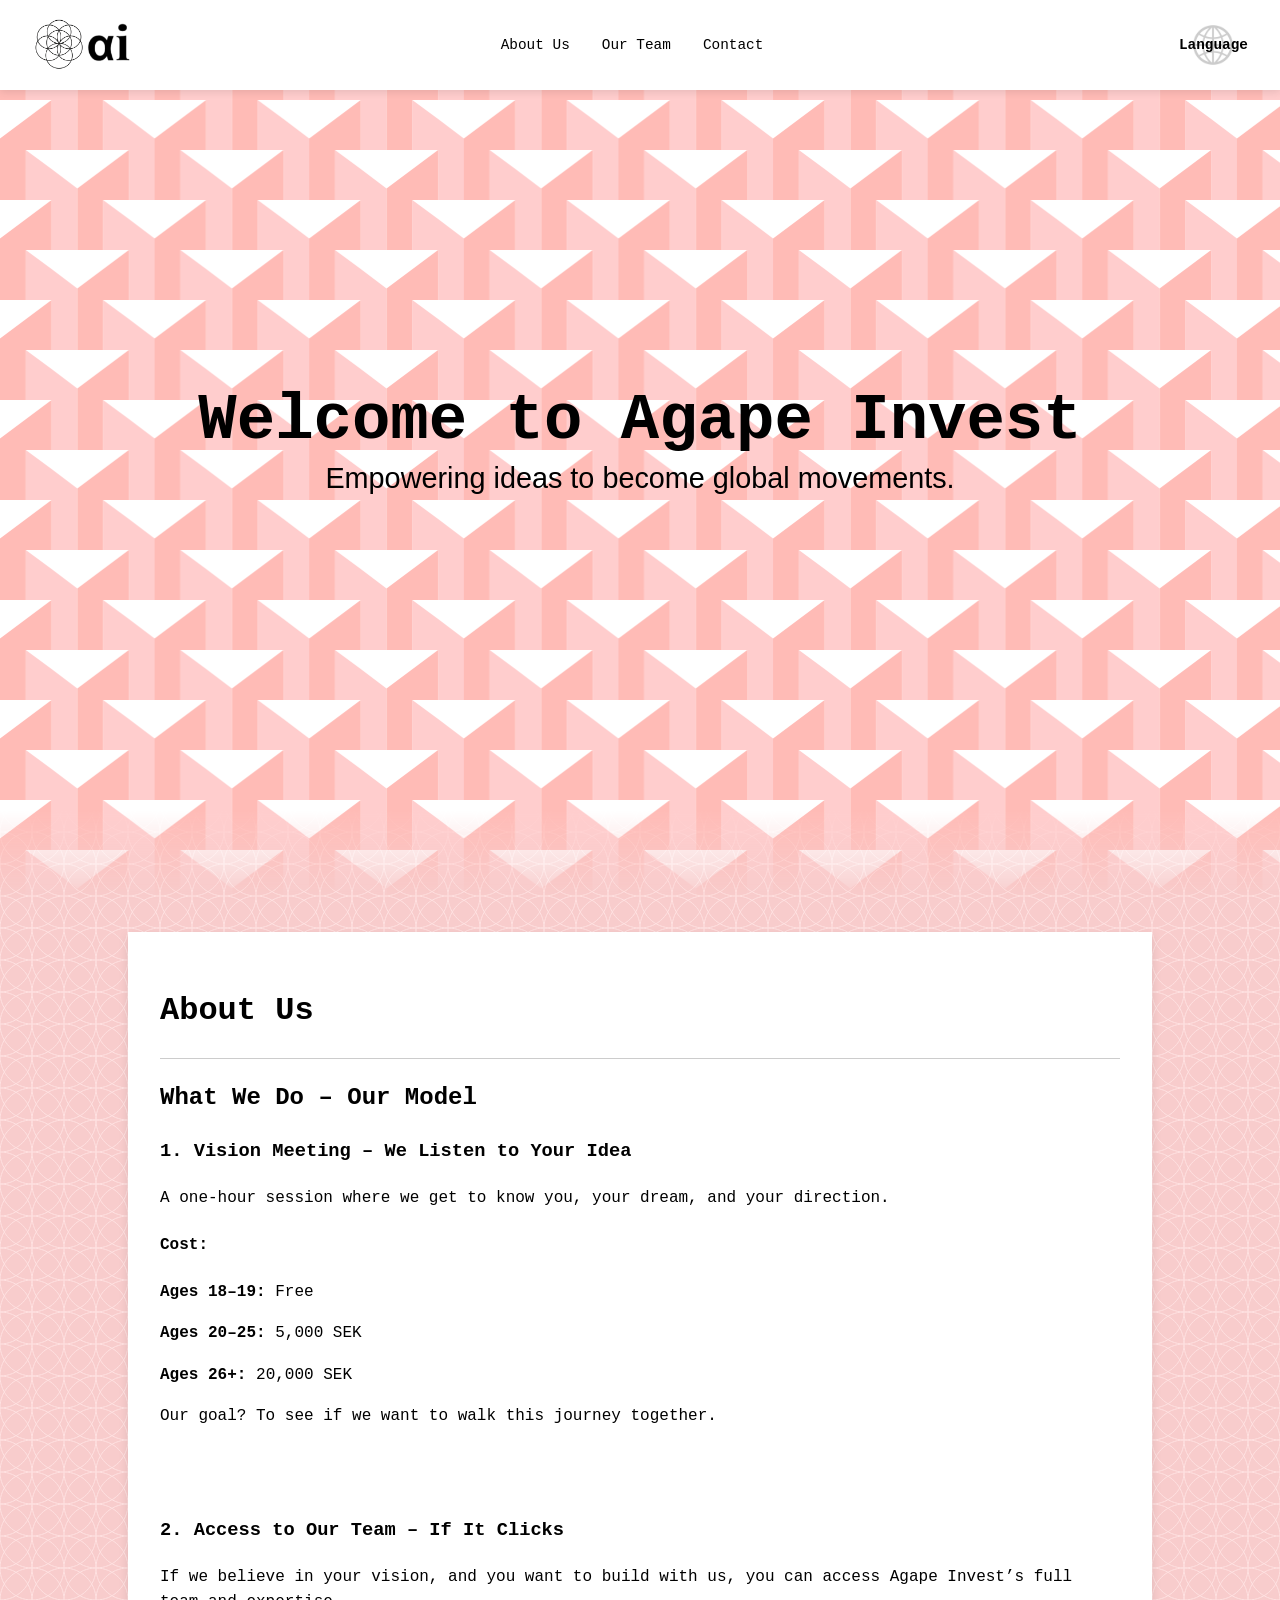
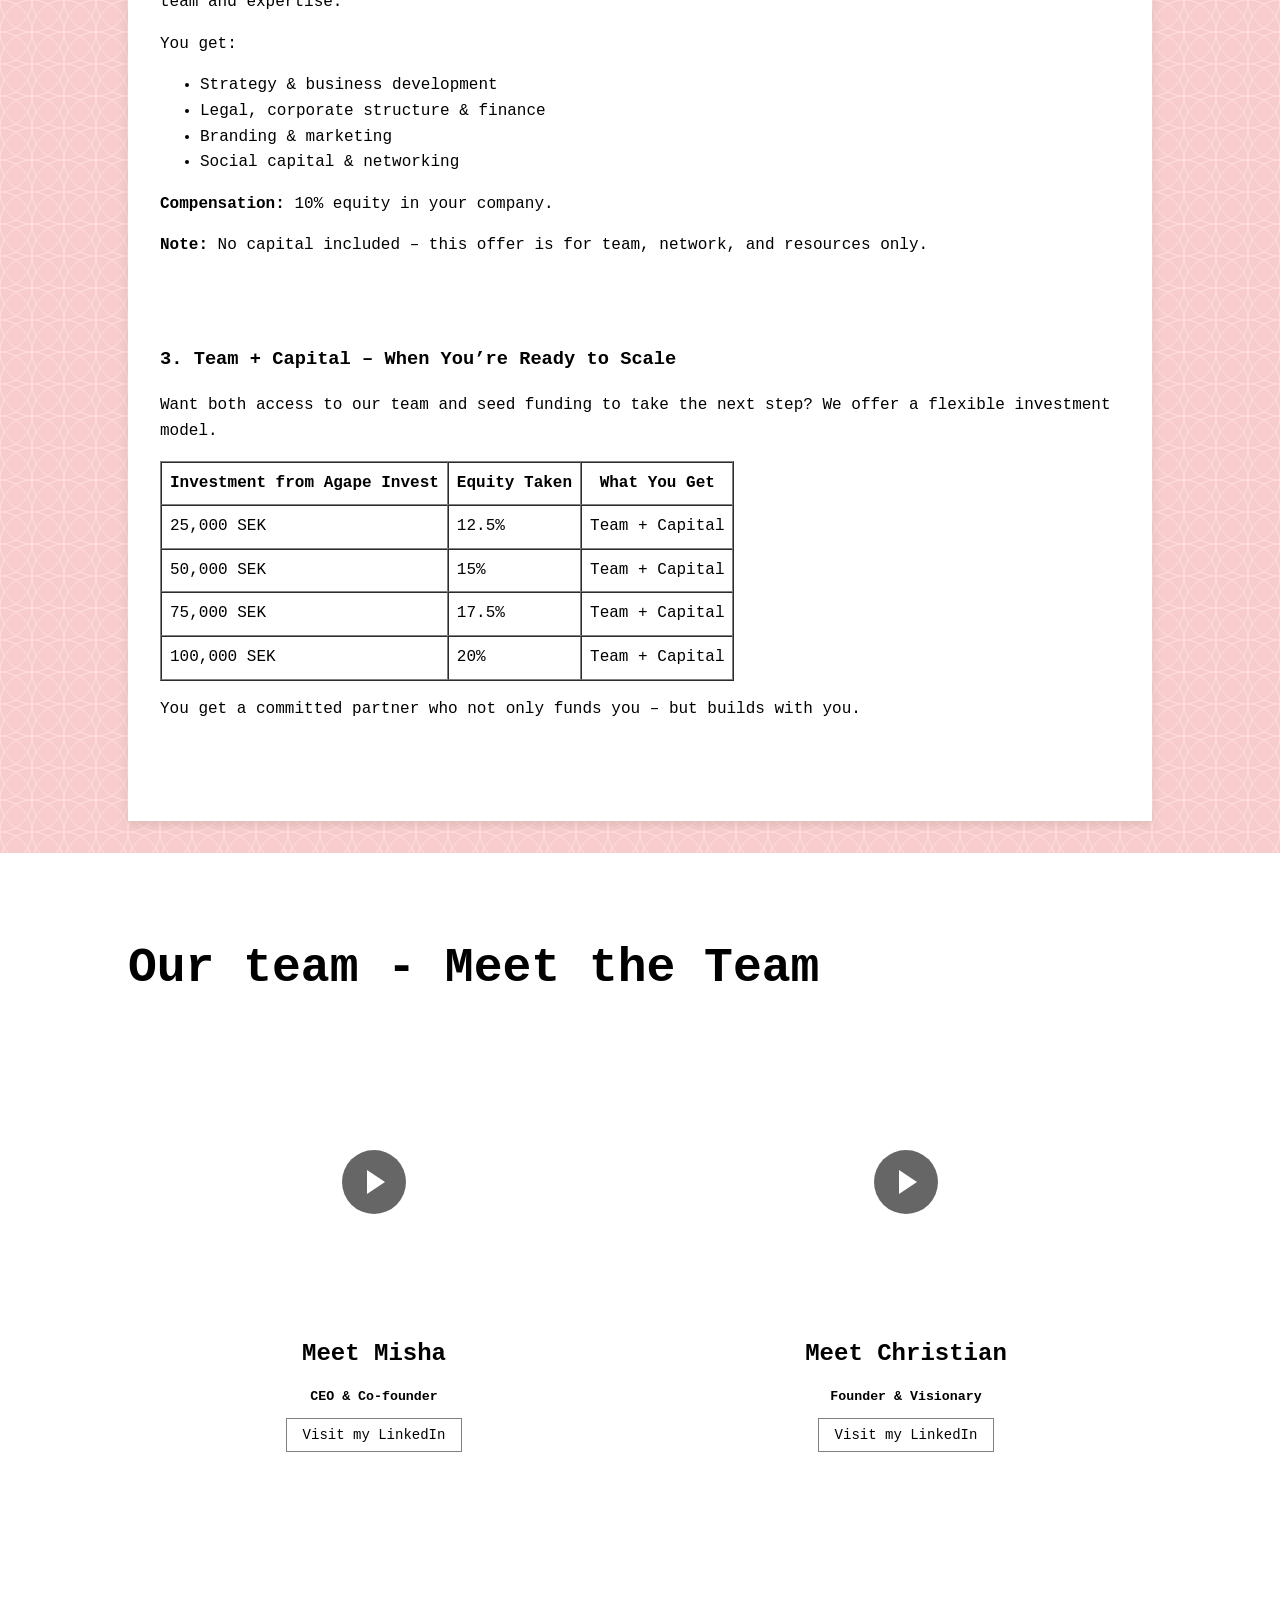
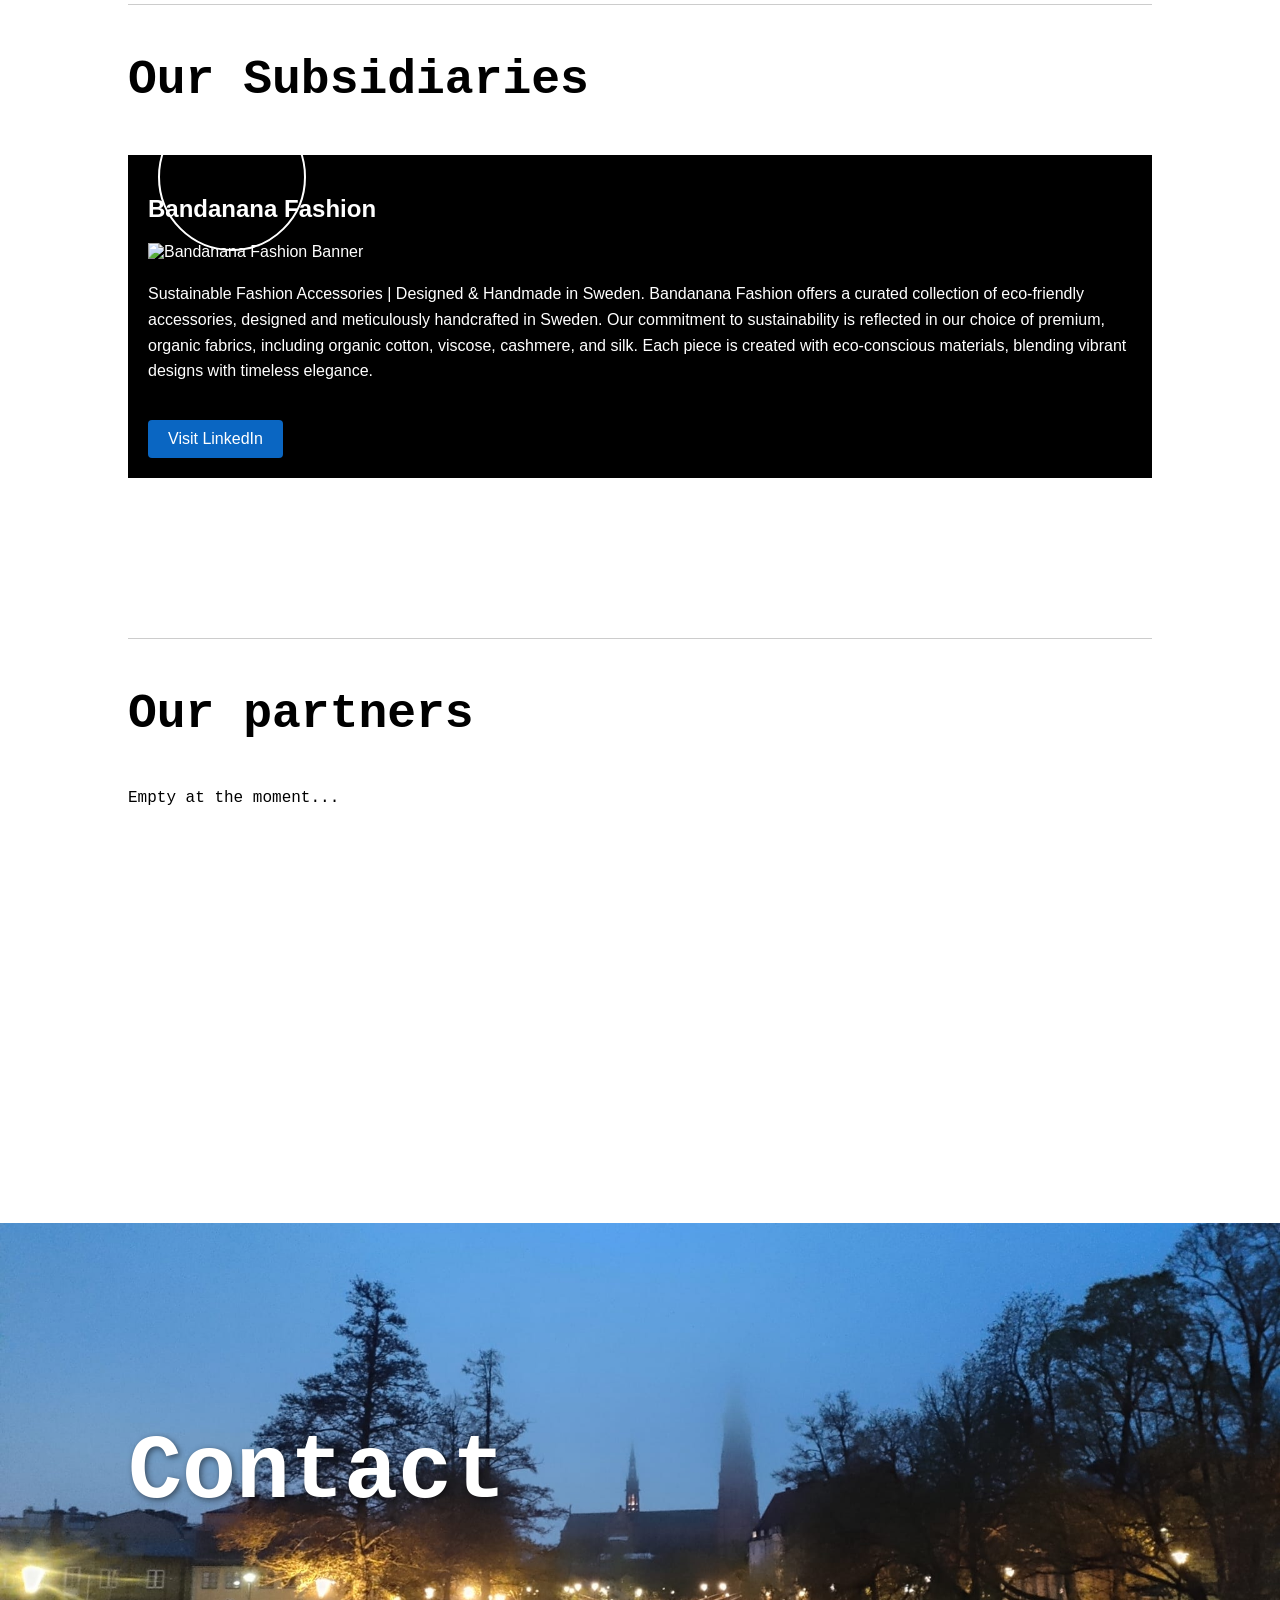
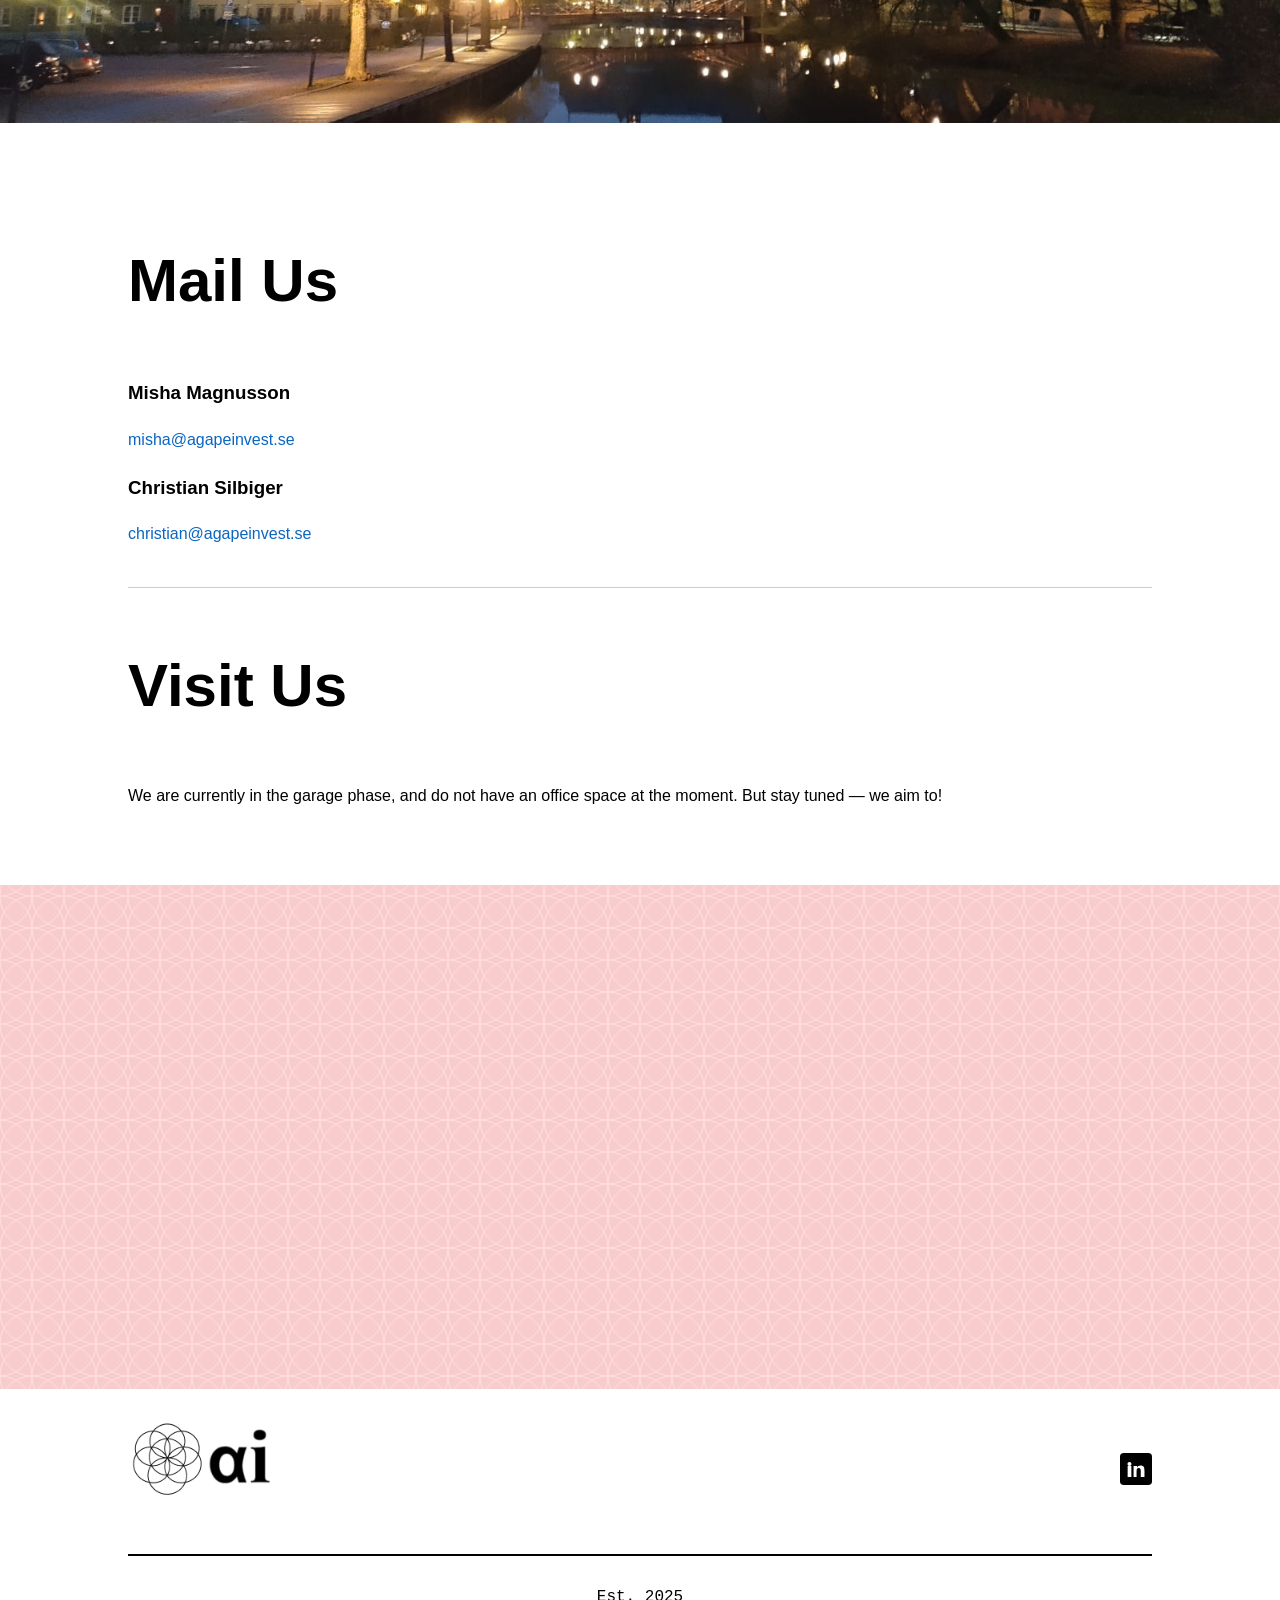
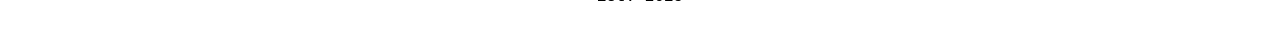
==== commit 732175f1: "should be better on mobile" ====
--- a/index.html
+++ b/index.html
@@ -23,7 +23,8 @@
       <nav id="nav">
         <div class="nav-images">
           <a href="" class="no-style">
-            <img id="seed-img" src="images/seedai.png" class="nav-logo">
+            <img id="seed-img-desktop" src="images/seedai.png" class="nav-logo desktop-only">
+            <img id="seed-img-mobile" src="images/seedai-mobile.png" class="nav-logo mobile-only">
           </a>
         </div>
         <div class="nav-links">
@@ -142,7 +143,7 @@
 
     <div class="content-box">
       <h1 id="about"> About Us</h1>
-      <hr>
+      <hr style="border: none; border-top: 1px solid #ccc;">
 
       <h2>What We Do – Our Model</h2>
 
@@ -167,8 +168,8 @@
           <li>Branding & marketing</li>
           <li>Social capital & networking</li>
         </ul>
-        <p>📌 <strong>Compensation:</strong> 10% equity in your company.</p>
-        <p>📌 <strong>Note:</strong> No capital included – this offer is for team, network, and resources only.</p>
+        <p><strong>Compensation:</strong> 10% equity in your company.</p>
+        <p><strong>Note:</strong> No capital included – this offer is for team, network, and resources only.</p>
         <br><br>
       </section>
 
@@ -221,8 +222,8 @@
           <div class="team-member">
             <div class="video-wrapper">
 
-              <div class="video-hover-wrapper" data-video-id="C7T8dcr-il0">
-                <div class="video-placeholder" style="background-image: url('https://img.youtube.com/vi/C7T8dcr-il0/maxresdefault.jpg');">
+              <div class="video-hover-wrapper" data-video-id="YI1JapHDEtA">
+                <div class="video-placeholder" style="background-image: url('https://img.youtube.com/vi/YI1JapHDEtA/maxresdefault.jpg');">
                   <div class="play-icon-circle">
                     <div class="play-triangle"></div>
                   </div>
@@ -243,8 +244,8 @@
           <div class="team-member">
             <div class="video-wrapper">
 
-              <div class="video-hover-wrapper" data-video-id="n7OD3JF3KKk">
-                <div class="video-placeholder" style="background-image: url('https://img.youtube.com/vi/n7OD3JF3KKk/maxresdefault.jpg');">
+              <div class="video-hover-wrapper" data-video-id="Eh4mX9G4TJY">
+                <div class="video-placeholder" style="background-image: url('https://img.youtube.com/vi/Eh4mX9G4TJY/maxresdefault.jpg');">
                   <div class="play-icon-circle">
                     <div class="play-triangle"></div>
                   </div>
--- a/styles/style.css
+++ b/styles/style.css
@@ -31,9 +31,9 @@
   box-sizing: border-box;
   /* background-color: #ece9e9; */
   /* background-color: #ffffff; */
-  background-color: rgba(255, 255, 255, 0.6);
+  background-color: rgba(255, 255, 255, 1.0);
   padding: 2rem;
-  border-radius: 8px;
+  /* border-radius: 8px; */
   box-shadow: 0 4px 10px rgba(0,0,0,0.1);
   font-size: 1rem;
   line-height: 1.6;
--- a/styles/navbar/navbar.css
+++ b/styles/navbar/navbar.css
@@ -7,6 +7,7 @@
 
 /* Main nav layout */
 .nav-item {
+  font-size: 0.9rem;
   text-decoration: none;
   color: inherit;
   font-weight: 500;
@@ -56,9 +57,27 @@
 }
 
 .nav-logo {
-  width: 8vw;              /* Responsive width relative to viewport */
+  width: 110px;              /* Responsive width relative to viewport */
   height: auto;            /* Maintain aspect ratio */
   object-fit: contain;     /* Keeps image proportional */
+}
+
+/* Default: show desktop, hide mobile */
+.desktop-only {
+  display: block;
+}
+.mobile-only {
+  display: none;
+}
+
+/* On small screens: show mobile, hide desktop */
+@media (max-width: 768px) {
+  .desktop-only {
+    display: none;
+  }
+  .mobile-only {
+    display: block;
+  }
 }
 
 
@@ -77,7 +96,6 @@
   justify-content: center;
   gap: 2rem;
   margin-left: -1rem; /* shift the entire group 1rem to the left */
-
 }
 
 /* Align images to the left */
@@ -113,6 +131,6 @@
 
   /* Optional: reduce image size slightly */
   .nav-logo {
-    width: 20vw;
+    width: 50px;
   }
 }
--- a/styles/navbar/dropdown.css
+++ b/styles/navbar/dropdown.css
@@ -45,6 +45,14 @@
   display: flex;
   justify-content: center;
 }
+
+/* On mobile: Never show dropdown */
+@media (max-width: 768px) {
+  .dropdown:hover .menu {
+    display: none !important;
+  }
+}
+
 /* easier to hover language */
 .nav-language:hover .menu {
   display: flex;
--- a/styles/navbar/language.css
+++ b/styles/navbar/language.css
@@ -1,6 +1,5 @@
-
-
 .language-link {
+  font-size: 0.9rem;
   text-decoration: none;
   font-weight: bold;
   color: inherit;
@@ -49,3 +48,14 @@
     padding: 0.25rem;
   }
 }
+
+@media (max-width: 768px) {
+  .language-link {
+    font-size: 1px;
+  }
+
+  .lang-bg {
+    width: 1px;
+    height: 1px;
+  }
+}
--- a/styles/our-team/contact.css
+++ b/styles/our-team/contact.css
@@ -1,8 +1,11 @@
 /* Banner Section */
 #contact-banner {
   background-image: url("../../images/uppsala.jpeg");
+  background-color: white;
   background-size: cover;
-  background-position: center -575px;
+  /* background-position: center -575px; */
+  background-position: center;
+  background-repeat: no-repeat;
   align-content: center ;
   width: 100%;
   height: 500px;
